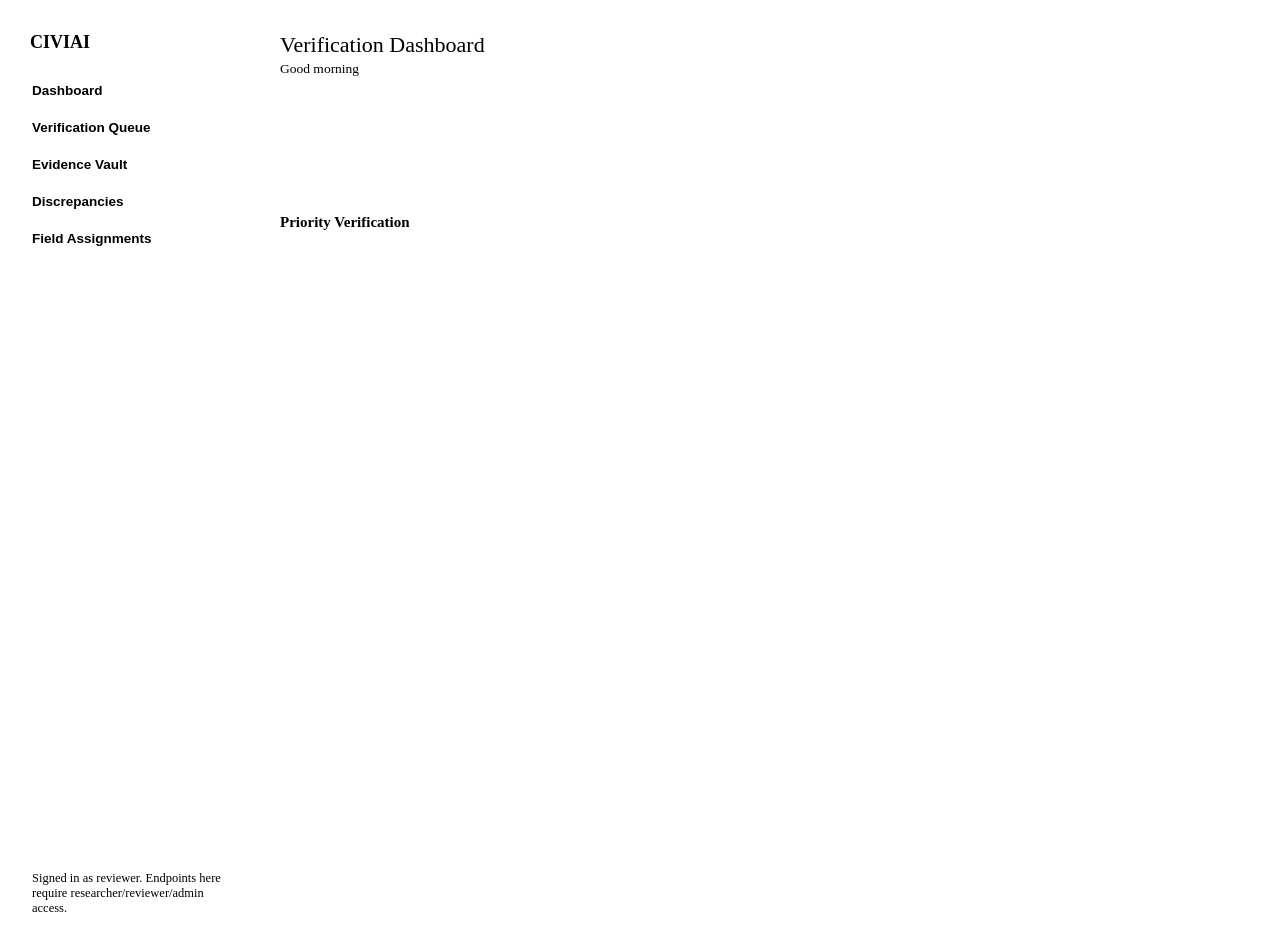
==== index.html @ 8c6523ee "Rename verification-console.html to index.html" ====
<!DOCTYPE html>
<html lang="en">
<head>
<meta charset="UTF-8">
<meta name="viewport" content="width=device-width, initial-scale=1.0">
<title>CiviAI Verification Console</title>
<link rel="stylesheet" href="assets/theme.css">
<style>
  #shell{display:flex;min-height:100vh;}

  #sidebar{
    width:220px;flex-shrink:0;background:var(--surface);border-right:1px solid var(--border);
    padding:18px 12px;display:flex;flex-direction:column;position:sticky;top:0;height:100vh;
  }
  .brand{font-weight:800;font-size:18px;padding:6px 10px 20px;}
  .brand span{color:var(--teal);}
  .side-link{
    display:flex;align-items:center;gap:10px;padding:10px 12px;border-radius:10px;
    color:var(--slate);font-size:13.5px;font-weight:600;cursor:pointer;margin-bottom:2px;background:none;border:none;width:100%;text-align:left;
  }
  .side-link:hover{background:rgba(255,255,255,0.04);}
  .side-link.active{background:var(--teal-dim);color:var(--teal);}
  .side-link .count{margin-left:auto;background:var(--surface-2);color:var(--slate);border-radius:999px;padding:1px 7px;font-size:11px;}
  .sidebar-foot{margin-top:auto;padding:10px 12px;font-size:12.5px;color:var(--slate);}

  #main{flex:1;padding:24px 28px;max-width:1400px;}
  .page-header{display:flex;justify-content:space-between;align-items:flex-start;margin-bottom:20px;}
  .page-title{font-size:22px;}
  .page-sub{color:var(--slate);font-size:13.5px;margin-top:3px;}

  .stat-grid-4{display:grid;grid-template-columns:repeat(4,1fr);gap:14px;margin-bottom:22px;}
  @media (max-width:1000px){.stat-grid-4{grid-template-columns:1fr 1fr;}}

  .priority-grid{display:grid;grid-template-columns:repeat(3,1fr);gap:14px;margin-bottom:26px;}
  @media (max-width:1000px){.priority-grid{grid-template-columns:1fr;}}
  .priority-card .p-title{font-weight:700;font-size:14.5px;margin-bottom:4px;}
  .priority-card .p-meta{font-size:12.5px;color:var(--slate);margin-bottom:10px;}

  .panel{background:var(--surface);border:1px solid var(--border);border-radius:var(--radius);overflow:hidden;margin-bottom:22px;}
  .panel-head{display:flex;justify-content:space-between;align-items:center;padding:14px 16px;border-bottom:1px solid var(--border);}
  .panel-head h3{font-size:15px;}
  .panel-body{padding:0;}

  table{width:100%;border-collapse:collapse;font-size:13px;}
  th{text-align:left;color:var(--slate);font-weight:600;padding:10px 16px;border-bottom:1px solid var(--border);background:var(--surface-2);}
  td{padding:11px 16px;border-bottom:1px solid var(--border);}
  tr:last-child td{border-bottom:none;}
  td.num{text-align:right;}

  .row-link{color:var(--teal);cursor:pointer;font-weight:600;background:none;border:none;font-size:13px;padding:0;}

  .grid-2{display:grid;grid-template-columns:1.3fr 1fr;gap:16px;}
  @media (max-width:1000px){.grid-2{grid-template-columns:1fr;}}

  .radio-row{display:flex;align-items:center;gap:8px;padding:9px 0;font-size:13.5px;cursor:pointer;}
  .radio-row input{width:auto;}

  .view{display:none;}
  .view.active{display:block;}
</style>
</head>
<body>

<div id="shell">
  <div id="sidebar">
    <div class="brand">CIVI<span>AI</span></div>
    <button class="side-link active" data-view="dashboard">Dashboard</button>
    <button class="side-link" data-view="queue">Verification Queue</button>
    <button class="side-link" data-view="evidence">Evidence Vault</button>
    <button class="side-link" data-view="discrepancies">Discrepancies</button>
    <button class="side-link" data-view="assignments">Field Assignments</button>
    <div class="sidebar-foot">Signed in as reviewer. Endpoints here require researcher/reviewer/admin access.</div>
  </div>

  <div id="main">

    <!-- ============ DASHBOARD ============ -->
    <div class="view active" id="view-dashboard">
      <div class="page-header">
        <div><div class="page-title">Verification Dashboard</div><div class="page-sub" id="dash-greeting">Good morning</div></div>
      </div>
      <div class="stat-grid-4" id="dash-stats">
        <div class="skeleton" style="height:80px;"></div><div class="skeleton" style="height:80px;"></div>
        <div class="skeleton" style="height:80px;"></div><div class="skeleton" style="height:80px;"></div>
      </div>
      <div class="panel-head" style="border:none;padding:0 0 12px;"><h3>Priority Verification</h3></div>
      <div class="priority-grid" id="dash-priority"></div>
    </div>

    <!-- ============ QUEUE ============ -->
    <div class="view" id="view-queue">
      <div class="page-header">
        <div><div class="page-title">Verification Queue</div><div class="page-sub">Everything not yet published.</div></div>
      </div>
      <div class="panel">
        <div class="panel-body" style="overflow-x:auto;">
          <table>
            <thead><tr><th>Project</th><th>Claim</th><th>Status</th><th>Confidence</th><th>Submitted</th><th></th></tr></thead>
            <tbody id="queue-rows"><tr><td colspan="6"><div class="skeleton" style="height:20px;"></div></td></tr></tbody>
          </table>
        </div>
      </div>
    </div>

    <!-- ============ WORKSPACE (claim review) ============ -->
    <div class="view" id="view-workspace">
      <div class="page-header">
        <div><div class="page-title">Verification Workspace</div><div class="page-sub">Claim #<span id="ws-claim-id"></span></div></div>
        <button class="btn btn-outline btn-sm" id="ws-back">Back to queue</button>
      </div>
      <div class="grid-2">
        <div>
          <div class="panel">
            <div class="panel-head"><h3>Claim details</h3></div>
            <div class="panel-body" style="padding:16px;" id="ws-claim-body"></div>
          </div>
          <div class="panel">
            <div class="panel-head"><h3>Evidence</h3></div>
            <div class="panel-body" id="ws-evidence-body"><div class="empty-state">Loading evidence...</div></div>
          </div>
        </div>
        <div class="panel">
          <div class="panel-head"><h3>Reviewer decision</h3></div>
          <div class="panel-body" style="padding:16px;">
            <div class="field">
              <label>Status</label>
              <select id="ws-status">
                <option value="reviewed">Reviewed</option>
                <option value="corroborated">Corroborated</option>
                <option value="human_verified">Human verified</option>
                <option value="published">Published</option>
                <option value="rejected">Rejected</option>
              </select>
            </div>
            <div class="field">
              <label>Confidence label</label>
              <select id="ws-confidence">
                <option value="">Not set</option>
                <option value="verified">Verified</option>
                <option value="supported">Supported</option>
                <option value="reported">Reported</option>
                <option value="conflicting">Conflicting</option>
                <option value="unknown">Unknown</option>
              </select>
            </div>
            <div class="field">
              <label>Reviewer note</label>
              <textarea id="ws-note" rows="4" placeholder="Explain the decision..."></textarea>
            </div>
            <button class="btn btn-primary" id="ws-submit" style="width:100%;">Submit verification</button>
          </div>
        </div>
      </div>
    </div>

    <!-- ============ EVIDENCE VAULT ============ -->
    <div class="view" id="view-evidence">
      <div class="page-header">
        <div><div class="page-title">Evidence Vault</div><div class="page-sub">Select a project to view its submitted evidence.</div></div>
      </div>
      <div class="field" style="max-width:340px;">
        <label>Project</label>
        <select id="vault-project-select"><option value="">Loading projects...</option></select>
      </div>
      <div class="panel">
        <div class="panel-body" style="overflow-x:auto;">
          <table>
            <thead><tr><th>Type</th><th>Source</th><th>Status</th><th>Date</th><th></th></tr></thead>
            <tbody id="vault-rows"><tr><td colspan="5"><div class="empty-state">Choose a project above.</div></td></tr></tbody>
          </table>
        </div>
      </div>
    </div>

    <!-- ============ DISCREPANCIES ============ -->
    <div class="view" id="view-discrepancies">
      <div class="page-header">
        <div><div class="page-title">Discrepancies</div><div class="page-sub">Flagged gaps between reported and verified expenditure. Not a finding of wrongdoing \u2014 further verification recommended.</div></div>
      </div>
      <div class="panel">
        <div class="panel-body" style="overflow-x:auto;">
          <table>
            <thead><tr><th>Project</th><th class="num">Reported</th><th class="num">Verified</th><th class="num">Difference</th></tr></thead>
            <tbody id="discrepancy-rows"><tr><td colspan="4"><div class="skeleton" style="height:20px;"></div></td></tr></tbody>
          </table>
        </div>
      </div>
    </div>

    <!-- ============ FIELD ASSIGNMENTS ============ -->
    <div class="view" id="view-assignments">
      <div class="page-header">
        <div><div class="page-title">Field Assignments</div>
          <div class="page-sub">Assign a field worker to a project. There is currently no console-wide listing of every assignment \u2014 field workers see their own list in the CiviAI Field app.</div>
        </div>
      </div>
      <div class="panel" style="max-width:420px;">
        <div class="panel-body" style="padding:16px;">
          <div class="field">
            <label>Project ID</label>
            <input type="number" id="assign-project-id" placeholder="e.g. 12">
          </div>
          <div class="field">
            <label>Field worker user ID</label>
            <input type="number" id="assign-worker-id" placeholder="e.g. 45">
          </div>
          <button class="btn btn-primary" id="assign-submit" style="width:100%;">Create assignment</button>
        </div>
      </div>
    </div>

  </div>
</div>

<script src="assets/api.js"></script>
<script>
  const state = { queue: [], activeClaim: null, projects: [], vaultEvidence: [] };

  document.querySelectorAll(".side-link").forEach(link => {
    link.addEventListener("click", () => switchView(link.getAttribute("data-view")));
  });

  function switchView(view){
    document.querySelectorAll(".side-link").forEach(l => l.classList.toggle("active", l.getAttribute("data-view") === view));
    document.querySelectorAll(".view").forEach(v => v.classList.remove("active"));
    document.getElementById("view-" + view).classList.add("active");
    if (view === "dashboard") loadDashboard();
    if (view === "queue") loadQueue();
    if (view === "evidence") loadEvidenceVaultProjects();
    if (view === "discrepancies") loadDiscrepancies();
  }

  /* ---------------- DASHBOARD ---------------- */
  async function loadDashboard(){
    try{
      const data = await apiFetch("/verification/dashboard");
      document.getElementById("dash-stats").innerHTML = `
        <div class="stat-card"><div class="stat-label">Pending Review</div><div class="stat-value" style="color:var(--warning);">${data.counts.pending_review}</div></div>
        <div class="stat-card"><div class="stat-label">In Verification</div><div class="stat-value" style="color:var(--blue);">${data.counts.in_verification}</div></div>
        <div class="stat-card"><div class="stat-label">Verified</div><div class="stat-value" style="color:var(--teal);">${data.counts.verified}</div></div>
        <div class="stat-card"><div class="stat-label">Flagged / Issues</div><div class="stat-value" style="color:var(--danger);">${data.counts.flagged}</div></div>
      `;
      if (!data.priority.length){
        document.getElementById("dash-priority").innerHTML = `<div class="empty-state">Nothing pending review right now.</div>`;
      } else {
        document.getElementById("dash-priority").innerHTML = data.priority.slice(0, 6).map(item => `
          <div class="card priority-card">
            <div class="p-title">${escapeHtml(item.project_name)}</div>
            <div class="p-meta">${escapeHtml(item.claim_text.slice(0, 70))}${item.claim_text.length > 70 ? "..." : ""}</div>
            <div class="p-meta">Contract value: ${formatNaira(item.contracted_amount)}</div>
            <button class="btn btn-outline btn-sm" data-open-claim="${item.id}" data-project-id="${item.project_id}">Review</button>
          </div>
        `).join("");
        document.querySelectorAll("#dash-priority [data-open-claim]").forEach(btn => {
          btn.addEventListener("click", () => openWorkspace(btn.getAttribute("data-open-claim"), btn.getAttribute("data-project-id")));
        });
      }
    }catch(e){
      document.getElementById("dash-stats").innerHTML = `<div class="error-state">${escapeHtml(e.message)}</div>`;
    }
  }

  /* ---------------- QUEUE ---------------- */
  async function loadQueue(){
    const tbody = document.getElementById("queue-rows");
    try{
      state.queue = await apiFetch("/verification/queue");
      if (!state.queue.length){
        tbody.innerHTML = `<tr><td colspan="6"><div class="empty-state">Queue is empty.</div></td></tr>`;
        return;
      }
      tbody.innerHTML = state.queue.map(v => `
        <tr>
          <td>Project #${v.project_id}</td>
          <td>${escapeHtml(v.claim_text.slice(0, 60))}${v.claim_text.length > 60 ? "..." : ""}</td>
          <td><span class="pill ${statusPillClass(v.status)}">${escapeHtml(capitalize(v.status))}</span></td>
          <td>${v.confidence_label ? escapeHtml(capitalize(v.confidence_label)) : "\u2014"}</td>
          <td>${formatDate(v.updated_at)}</td>
          <td><button class="row-link" data-open-claim="${v.id}" data-project-id="${v.project_id}">Review</button></td>
        </tr>
      `).join("");
      tbody.querySelectorAll("[data-open-claim]").forEach(btn => {
        btn.addEventListener("click", () => openWorkspace(btn.getAttribute("data-open-claim"), btn.getAttribute("data-project-id")));
      });
    }catch(e){
      tbody.innerHTML = `<tr><td colspan="6"><div class="error-state">${escapeHtml(e.message)}</div></td></tr>`;
    }
  }

  function statusPillClass(status){
    if (status === "human_verified" || status === "published") return "pill-teal";
    if (status === "rejected") return "pill-danger";
    return "pill-warning";
  }
  function capitalize(s){ return s.charAt(0).toUpperCase() + s.slice(1).replaceAll("_", " "); }

  /* ---------------- WORKSPACE ---------------- */
  document.getElementById("ws-back").addEventListener("click", () => switchView("queue"));

  async function openWorkspace(claimId, projectId){
    document.querySelectorAll(".side-link").forEach(l => l.classList.remove("active"));
    document.querySelectorAll(".view").forEach(v => v.classList.remove("active"));
    document.getElementById("view-workspace").classList.add("active");
    document.getElementById("ws-claim-id").textContent = claimId;
    document.getElementById("ws-claim-body").innerHTML = `<div class="skeleton" style="height:80px;"></div>`;
    document.getElementById("ws-evidence-body").innerHTML = `<div class="skeleton" style="height:80px;"></div>`;

    try{
      // There's no GET /verification/{id} endpoint, so the claim is looked
      // up via its project's history, which returns full VerificationOut
      // records (unlike the dashboard's trimmed PriorityVerificationItem).
      const history = await apiFetch(`/verification/project/${projectId}/history`);
      const claim = history.find(v => String(v.id) === String(claimId));
      if (!claim) throw new Error("Claim not found for this project.");
      state.activeClaim = claim;

      document.getElementById("ws-claim-body").innerHTML = `
        <div style="font-size:14px;margin-bottom:10px;">"${escapeHtml(claim.claim_text)}"</div>
        <div class="kv-row" style="display:flex;justify-content:space-between;padding:6px 0;font-size:13px;"><span class="slate">Project</span><span>#${claim.project_id}</span></div>
        <div class="kv-row" style="display:flex;justify-content:space-between;padding:6px 0;font-size:13px;"><span class="slate">Status</span><span>${escapeHtml(capitalize(claim.status))}</span></div>
        <div class="kv-row" style="display:flex;justify-content:space-between;padding:6px 0;font-size:13px;"><span class="slate">AI assessment</span><span>${claim.ai_assessment ? escapeHtml(claim.ai_assessment) : "Not yet assessed"}</span></div>
      `;
      document.getElementById("ws-status").value = claim.status === "submitted" ? "reviewed" : claim.status;
      document.getElementById("ws-confidence").value = claim.confidence_label || "";
      document.getElementById("ws-note").value = "";

      const evidence = await apiFetch(`/evidence/project/${claim.project_id}`);
      if (!evidence.length){
        document.getElementById("ws-evidence-body").innerHTML = `<div class="empty-state" style="padding:16px;">No evidence submitted for this project.</div>`;
      } else {
        document.getElementById("ws-evidence-body").innerHTML = evidence.map(e => `
          <div style="padding:12px 16px;border-bottom:1px solid var(--border);${String(e.id) === String(claim.evidence_id) ? "background:var(--teal-dim);" : ""}">
            <div style="font-weight:600;font-size:13.5px;text-transform:capitalize;">${escapeHtml(e.evidence_type)} ${String(e.id) === String(claim.evidence_id) ? "&mdash; cited by this claim" : ""}</div>
            <div class="slate" style="font-size:12px;">${escapeHtml(e.source || "Source not specified")} &middot; ${formatDate(e.created_at)}</div>
          </div>
        `).join("");
      }
    }catch(e){
      document.getElementById("ws-claim-body").innerHTML = `<div class="error-state">${escapeHtml(e.message)}</div>`;
      document.getElementById("ws-evidence-body").innerHTML = "";
    }
  }

  document.getElementById("ws-submit").addEventListener("click", async () => {
    if (!state.activeClaim) return;
    const btn = document.getElementById("ws-submit");
    btn.disabled = true;
    try{
      await apiFetch(`/verification/${state.activeClaim.id}/decision`, {
        method: "PATCH",
        body: JSON.stringify({
          status: document.getElementById("ws-status").value,
          confidence_label: document.getElementById("ws-confidence").value || null,
          reviewer_note: document.getElementById("ws-note").value || null,
        }),
      });
      showToast("Decision recorded.");
      switchView("queue");
    }catch(e){
      showToast(e.message, true);
    }finally{
      btn.disabled = false;
    }
  });

  /* ---------------- EVIDENCE VAULT ---------------- */
  async function loadEvidenceVaultProjects(){
    const select = document.getElementById("vault-project-select");
    try{
      state.projects = await apiFetch("/projects/");
      select.innerHTML = `<option value="">Select a project</option>` +
        state.projects.map(p => `<option value="${p.id}">${escapeHtml(p.name)}</option>`).join("");
    }catch(e){
      select.innerHTML = `<option value="">Could not load projects</option>`;
      showToast(e.message, true);
    }
  }

  document.getElementById("vault-project-select").addEventListener("change", async (e) => {
    const id = e.target.value;
    const tbody = document.getElementById("vault-rows");
    if (!id){ tbody.innerHTML = `<tr><td colspan="5"><div class="empty-state">Choose a project above.</div></td></tr>`; return; }
    tbody.innerHTML = `<tr><td colspan="5"><div class="skeleton" style="height:20px;"></div></td></tr>`;
    try{
      const items = await apiFetch(`/evidence/project/${id}`);
      state.vaultEvidence = items;
      if (!items.length){
        tbody.innerHTML = `<tr><td colspan="5"><div class="empty-state">No evidence for this project yet.</div></td></tr>`;
        return;
      }
      tbody.innerHTML = items.map(ev => `
        <tr>
          <td style="text-transform:capitalize;">${escapeHtml(ev.evidence_type)}</td>
          <td>${escapeHtml(ev.source || "\u2014")}</td>
          <td>
            <select data-status-for="${ev.id}" style="width:auto;padding:5px 8px;font-size:12.5px;">
              <option value="submitted" ${ev.status === "submitted" ? "selected" : ""}>Submitted</option>
              <option value="reviewed" ${ev.status === "reviewed" ? "selected" : ""}>Reviewed</option>
              <option value="corroborated" ${ev.status === "corroborated" ? "selected" : ""}>Corroborated</option>
              <option value="rejected" ${ev.status === "rejected" ? "selected" : ""}>Rejected</option>
            </select>
          </td>
          <td>${formatDate(ev.created_at)}</td>
          <td><button class="row-link" data-save-status="${ev.id}">Save</button></td>
        </tr>
      `).join("");
      tbody.querySelectorAll("[data-save-status]").forEach(btn => {
        btn.addEventListener("click", async () => {
          const evId = btn.getAttribute("data-save-status");
          const status = tbody.querySelector(`[data-status-for="${evId}"]`).value;
          try{
            await apiFetch(`/evidence/${evId}/status`, { method: "PATCH", body: JSON.stringify({ status }) });
            showToast("Evidence status updated.");
          }catch(err){ showToast(err.message, true); }
        });
      });
    }catch(e){
      tbody.innerHTML = `<tr><td colspan="5"><div class="error-state">${escapeHtml(e.message)}</div></td></tr>`;
    }
  });

  /* ---------------- DISCREPANCIES ---------------- */
  async function loadDiscrepancies(){
    const tbody = document.getElementById("discrepancy-rows");
    try{
      const data = await apiFetch("/insights/discrepancies");
      if (!data.items.length){
        tbody.innerHTML = `<tr><td colspan="4"><div class="empty-state">No discrepancies above the review threshold right now.</div></td></tr>`;
        return;
      }
      tbody.innerHTML = data.items.map(d => `
        <tr>
          <td>${escapeHtml(d.project_name)}</td>
          <td class="num">${formatNaira(d.reported_value)}</td>
          <td class="num">${formatNaira(d.verified_value)}</td>
          <td class="num" style="color:var(--danger);">${d.percent_difference}%</td>
        </tr>
      `).join("");
    }catch(e){
      tbody.innerHTML = `<tr><td colspan="4"><div class="error-state">${escapeHtml(e.message)}</div></td></tr>`;
    }
  }

  /* ---------------- FIELD ASSIGNMENTS ---------------- */
  document.getElementById("assign-submit").addEventListener("click", async () => {
    const project_id = parseInt(document.getElementById("assign-project-id").value, 10);
    const field_worker_id = parseInt(document.getElementById("assign-worker-id").value, 10);
    if (!project_id || !field_worker_id){
      showToast("Enter both a project ID and a field worker user ID.", true);
      return;
    }
    try{
      await apiFetch("/field-assignments/", { method: "POST", body: JSON.stringify({ project_id, field_worker_id }) });
      showToast("Assignment created.");
      document.getElementById("assign-project-id").value = "";
      document.getElementById("assign-worker-id").value = "";
    }catch(e){ showToast(e.message, true); }
  });

  /* ---------------- init ---------------- */
  renderAuthGate(loadDashboard);
  if (isLoggedIn()) loadDashboard();
</script>
</body>
</html>
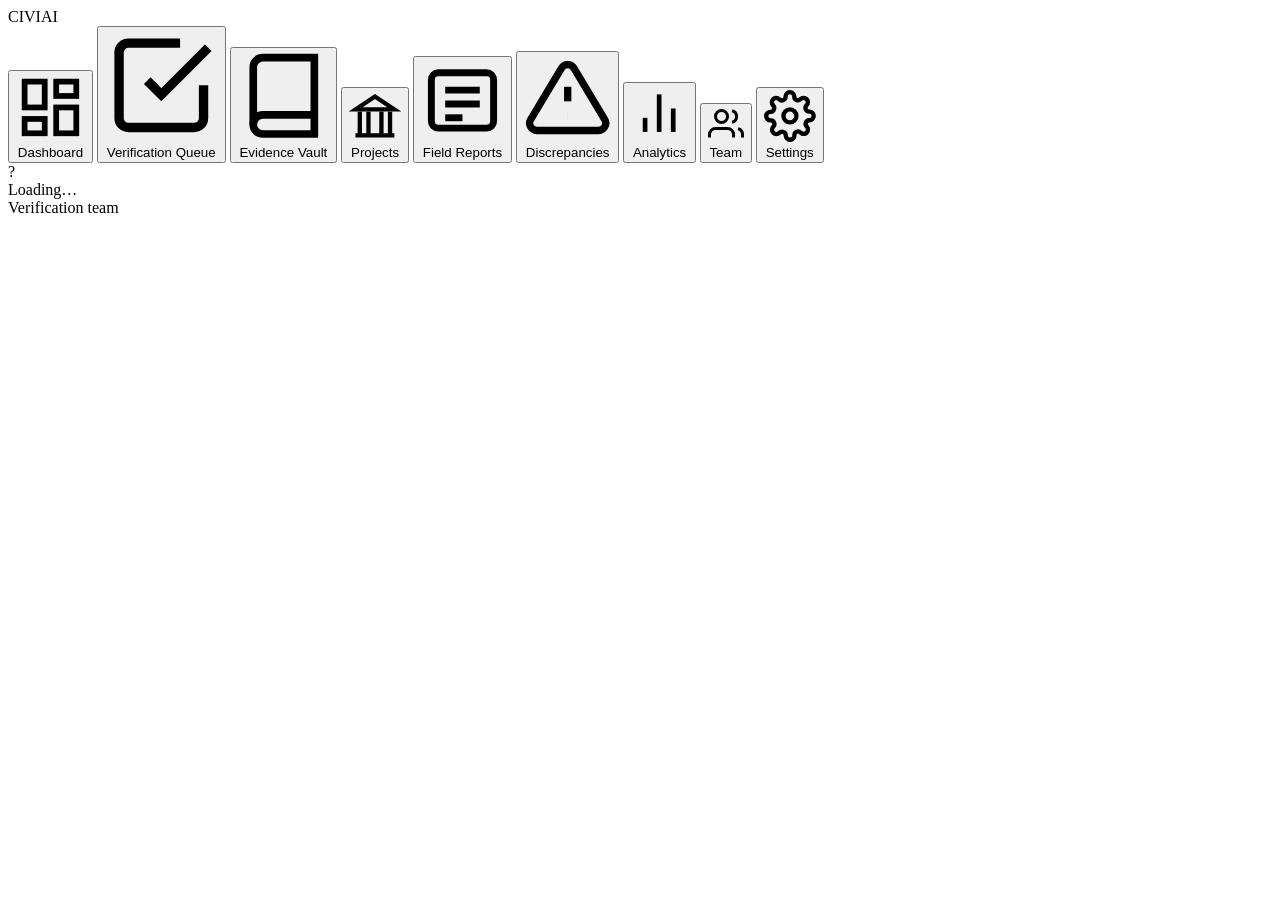
==== commit e0af6cab: "Rename index-65.html to index.html" ====
--- a/index.html
+++ b/index.html
@@ -5,461 +5,568 @@
 <meta name="viewport" content="width=device-width, initial-scale=1.0">
 <title>CiviAI Verification Console</title>
 <link rel="stylesheet" href="assets/theme.css">
-<style>
-  #shell{display:flex;min-height:100vh;}
-
-  #sidebar{
-    width:220px;flex-shrink:0;background:var(--surface);border-right:1px solid var(--border);
-    padding:18px 12px;display:flex;flex-direction:column;position:sticky;top:0;height:100vh;
-  }
-  .brand{font-weight:800;font-size:18px;padding:6px 10px 20px;}
-  .brand span{color:var(--teal);}
-  .side-link{
-    display:flex;align-items:center;gap:10px;padding:10px 12px;border-radius:10px;
-    color:var(--slate);font-size:13.5px;font-weight:600;cursor:pointer;margin-bottom:2px;background:none;border:none;width:100%;text-align:left;
-  }
-  .side-link:hover{background:rgba(255,255,255,0.04);}
-  .side-link.active{background:var(--teal-dim);color:var(--teal);}
-  .side-link .count{margin-left:auto;background:var(--surface-2);color:var(--slate);border-radius:999px;padding:1px 7px;font-size:11px;}
-  .sidebar-foot{margin-top:auto;padding:10px 12px;font-size:12.5px;color:var(--slate);}
-
-  #main{flex:1;padding:24px 28px;max-width:1400px;}
-  .page-header{display:flex;justify-content:space-between;align-items:flex-start;margin-bottom:20px;}
-  .page-title{font-size:22px;}
-  .page-sub{color:var(--slate);font-size:13.5px;margin-top:3px;}
-
-  .stat-grid-4{display:grid;grid-template-columns:repeat(4,1fr);gap:14px;margin-bottom:22px;}
-  @media (max-width:1000px){.stat-grid-4{grid-template-columns:1fr 1fr;}}
-
-  .priority-grid{display:grid;grid-template-columns:repeat(3,1fr);gap:14px;margin-bottom:26px;}
-  @media (max-width:1000px){.priority-grid{grid-template-columns:1fr;}}
-  .priority-card .p-title{font-weight:700;font-size:14.5px;margin-bottom:4px;}
-  .priority-card .p-meta{font-size:12.5px;color:var(--slate);margin-bottom:10px;}
-
-  .panel{background:var(--surface);border:1px solid var(--border);border-radius:var(--radius);overflow:hidden;margin-bottom:22px;}
-  .panel-head{display:flex;justify-content:space-between;align-items:center;padding:14px 16px;border-bottom:1px solid var(--border);}
-  .panel-head h3{font-size:15px;}
-  .panel-body{padding:0;}
-
-  table{width:100%;border-collapse:collapse;font-size:13px;}
-  th{text-align:left;color:var(--slate);font-weight:600;padding:10px 16px;border-bottom:1px solid var(--border);background:var(--surface-2);}
-  td{padding:11px 16px;border-bottom:1px solid var(--border);}
-  tr:last-child td{border-bottom:none;}
-  td.num{text-align:right;}
-
-  .row-link{color:var(--teal);cursor:pointer;font-weight:600;background:none;border:none;font-size:13px;padding:0;}
-
-  .grid-2{display:grid;grid-template-columns:1.3fr 1fr;gap:16px;}
-  @media (max-width:1000px){.grid-2{grid-template-columns:1fr;}}
-
-  .radio-row{display:flex;align-items:center;gap:8px;padding:9px 0;font-size:13.5px;cursor:pointer;}
-  .radio-row input{width:auto;}
-
-  .view{display:none;}
-  .view.active{display:block;}
-</style>
 </head>
 <body>
 
-<div id="shell">
-  <div id="sidebar">
-    <div class="brand">CIVI<span>AI</span></div>
-    <button class="side-link active" data-view="dashboard">Dashboard</button>
-    <button class="side-link" data-view="queue">Verification Queue</button>
-    <button class="side-link" data-view="evidence">Evidence Vault</button>
-    <button class="side-link" data-view="discrepancies">Discrepancies</button>
-    <button class="side-link" data-view="assignments">Field Assignments</button>
-    <div class="sidebar-foot">Signed in as reviewer. Endpoints here require researcher/reviewer/admin access.</div>
+<div id="vc-shell">
+  <div id="vc-sidebar">
+    <div class="vc-brand">CIVI<span>AI</span></div>
+    <button class="vc-nav-item active" data-nav="dashboard">
+      <svg viewBox="0 0 24 24" fill="none" stroke="currentColor" stroke-width="2"><rect x="3" y="3" width="7" height="9"/><rect x="14" y="3" width="7" height="5"/><rect x="14" y="12" width="7" height="9"/><rect x="3" y="16" width="7" height="5"/></svg>
+      Dashboard
+    </button>
+    <button class="vc-nav-item" data-nav="queue">
+      <svg viewBox="0 0 24 24" fill="none" stroke="currentColor" stroke-width="2"><path d="M9 11l3 3L22 4"/><path d="M21 12v7a2 2 0 0 1-2 2H5a2 2 0 0 1-2-2V5a2 2 0 0 1 2-2h11"/></svg>
+      Verification Queue
+    </button>
+    <button class="vc-nav-item" data-nav="evidence">
+      <svg viewBox="0 0 24 24" fill="none" stroke="currentColor" stroke-width="2"><path d="M4 19.5A2.5 2.5 0 0 1 6.5 17H20"/><path d="M6.5 2H20v20H6.5A2.5 2.5 0 0 1 4 19.5v-15A2.5 2.5 0 0 1 6.5 2z"/></svg>
+      Evidence Vault
+    </button>
+    <button class="vc-nav-item" data-nav="projects">
+      <svg viewBox="0 0 24 24" fill="none" stroke="currentColor" stroke-width="2"><line x1="3" y1="21" x2="21" y2="21"/><line x1="5" y1="21" x2="5" y2="10"/><line x1="9" y1="21" x2="9" y2="10"/><line x1="15" y1="21" x2="15" y2="10"/><line x1="19" y1="21" x2="19" y2="10"/><polygon points="12,3 21,9 3,9"/></svg>
+      Projects
+    </button>
+    <button class="vc-nav-item" data-nav="fieldreports">
+      <svg viewBox="0 0 24 24" fill="none" stroke="currentColor" stroke-width="2"><rect x="3" y="4" width="18" height="16" rx="2"/><line x1="7" y1="9" x2="17" y2="9"/><line x1="7" y1="13" x2="17" y2="13"/><line x1="7" y1="17" x2="12" y2="17"/></svg>
+      Field Reports
+    </button>
+    <button class="vc-nav-item" data-nav="discrepancies">
+      <svg viewBox="0 0 24 24" fill="none" stroke="currentColor" stroke-width="2"><path d="M10.29 3.86 1.82 18a2 2 0 0 0 1.71 3h16.94a2 2 0 0 0 1.71-3L13.71 3.86a2 2 0 0 0-3.42 0z"/><line x1="12" y1="9" x2="12" y2="13"/><line x1="12" y1="17" x2="12.01" y2="17"/></svg>
+      Discrepancies
+    </button>
+    <button class="vc-nav-item" data-nav="analytics">
+      <svg viewBox="0 0 24 24" fill="none" stroke="currentColor" stroke-width="2"><line x1="18" y1="20" x2="18" y2="10"/><line x1="12" y1="20" x2="12" y2="4"/><line x1="6" y1="20" x2="6" y2="14"/></svg>
+      Analytics
+    </button>
+    <button class="vc-nav-item" data-nav="team">
+      <svg viewBox="0 0 24 24" fill="none" stroke="currentColor" stroke-width="2"><path d="M17 21v-2a4 4 0 0 0-4-4H5a4 4 0 0 0-4 4v2"/><circle cx="9" cy="7" r="4"/><path d="M23 21v-2a4 4 0 0 0-3-3.87"/><path d="M16 3.13a4 4 0 0 1 0 7.75"/></svg>
+      Team
+    </button>
+    <button class="vc-nav-item" data-nav="settings">
+      <svg viewBox="0 0 24 24" fill="none" stroke="currentColor" stroke-width="2"><circle cx="12" cy="12" r="3"/><path d="M19.4 15a1.65 1.65 0 0 0 .33 1.82l.06.06a2 2 0 1 1-2.83 2.83l-.06-.06a1.65 1.65 0 0 0-1.82-.33 1.65 1.65 0 0 0-1 1.51V21a2 2 0 0 1-4 0v-.09A1.65 1.65 0 0 0 9 19.4a1.65 1.65 0 0 0-1.82.33l-.06.06a2 2 0 1 1-2.83-2.83l.06-.06a1.65 1.65 0 0 0 .33-1.82 1.65 1.65 0 0 0-1.51-1H3a2 2 0 0 1 0-4h.09A1.65 1.65 0 0 0 4.6 9a1.65 1.65 0 0 0-.33-1.82l-.06-.06a2 2 0 1 1 2.83-2.83l.06.06a1.65 1.65 0 0 0 1.82.33H9a1.65 1.65 0 0 0 1-1.51V3a2 2 0 0 1 4 0v.09a1.65 1.65 0 0 0 1 1.51 1.65 1.65 0 0 0 1.82-.33l.06-.06a2 2 0 1 1 2.83 2.83l-.06.06a1.65 1.65 0 0 0-.33 1.82V9a1.65 1.65 0 0 0 1.51 1H21a2 2 0 0 1 0 4h-.09a1.65 1.65 0 0 0-1.51 1z"/></svg>
+      Settings
+    </button>
+    <div class="vc-sidebar-foot">
+      <div class="vc-avatar" id="vc-user-initial">?</div>
+      <div>
+        <div class="vc-foot-name" id="vc-user-name">Loading…</div>
+        <div class="vc-foot-role">Verification team</div>
+      </div>
+    </div>
   </div>
 
-  <div id="main">
-
-    <!-- ============ DASHBOARD ============ -->
-    <div class="view active" id="view-dashboard">
-      <div class="page-header">
-        <div><div class="page-title">Verification Dashboard</div><div class="page-sub" id="dash-greeting">Good morning</div></div>
-      </div>
-      <div class="stat-grid-4" id="dash-stats">
-        <div class="skeleton" style="height:80px;"></div><div class="skeleton" style="height:80px;"></div>
-        <div class="skeleton" style="height:80px;"></div><div class="skeleton" style="height:80px;"></div>
-      </div>
-      <div class="panel-head" style="border:none;padding:0 0 12px;"><h3>Priority Verification</h3></div>
-      <div class="priority-grid" id="dash-priority"></div>
-    </div>
-
-    <!-- ============ QUEUE ============ -->
-    <div class="view" id="view-queue">
-      <div class="page-header">
-        <div><div class="page-title">Verification Queue</div><div class="page-sub">Everything not yet published.</div></div>
-      </div>
-      <div class="panel">
-        <div class="panel-body" style="overflow-x:auto;">
-          <table>
-            <thead><tr><th>Project</th><th>Claim</th><th>Status</th><th>Confidence</th><th>Submitted</th><th></th></tr></thead>
-            <tbody id="queue-rows"><tr><td colspan="6"><div class="skeleton" style="height:20px;"></div></td></tr></tbody>
-          </table>
-        </div>
-      </div>
-    </div>
-
-    <!-- ============ WORKSPACE (claim review) ============ -->
-    <div class="view" id="view-workspace">
-      <div class="page-header">
-        <div><div class="page-title">Verification Workspace</div><div class="page-sub">Claim #<span id="ws-claim-id"></span></div></div>
-        <button class="btn btn-outline btn-sm" id="ws-back">Back to queue</button>
-      </div>
-      <div class="grid-2">
-        <div>
-          <div class="panel">
-            <div class="panel-head"><h3>Claim details</h3></div>
-            <div class="panel-body" style="padding:16px;" id="ws-claim-body"></div>
-          </div>
-          <div class="panel">
-            <div class="panel-head"><h3>Evidence</h3></div>
-            <div class="panel-body" id="ws-evidence-body"><div class="empty-state">Loading evidence...</div></div>
-          </div>
-        </div>
-        <div class="panel">
-          <div class="panel-head"><h3>Reviewer decision</h3></div>
-          <div class="panel-body" style="padding:16px;">
-            <div class="field">
-              <label>Status</label>
-              <select id="ws-status">
-                <option value="reviewed">Reviewed</option>
-                <option value="corroborated">Corroborated</option>
-                <option value="human_verified">Human verified</option>
-                <option value="published">Published</option>
-                <option value="rejected">Rejected</option>
-              </select>
-            </div>
-            <div class="field">
-              <label>Confidence label</label>
-              <select id="ws-confidence">
-                <option value="">Not set</option>
-                <option value="verified">Verified</option>
-                <option value="supported">Supported</option>
-                <option value="reported">Reported</option>
-                <option value="conflicting">Conflicting</option>
-                <option value="unknown">Unknown</option>
-              </select>
-            </div>
-            <div class="field">
-              <label>Reviewer note</label>
-              <textarea id="ws-note" rows="4" placeholder="Explain the decision..."></textarea>
-            </div>
-            <button class="btn btn-primary" id="ws-submit" style="width:100%;">Submit verification</button>
-          </div>
-        </div>
-      </div>
-    </div>
-
-    <!-- ============ EVIDENCE VAULT ============ -->
-    <div class="view" id="view-evidence">
-      <div class="page-header">
-        <div><div class="page-title">Evidence Vault</div><div class="page-sub">Select a project to view its submitted evidence.</div></div>
-      </div>
-      <div class="field" style="max-width:340px;">
-        <label>Project</label>
-        <select id="vault-project-select"><option value="">Loading projects...</option></select>
-      </div>
-      <div class="panel">
-        <div class="panel-body" style="overflow-x:auto;">
-          <table>
-            <thead><tr><th>Type</th><th>Source</th><th>Status</th><th>Date</th><th></th></tr></thead>
-            <tbody id="vault-rows"><tr><td colspan="5"><div class="empty-state">Choose a project above.</div></td></tr></tbody>
-          </table>
-        </div>
-      </div>
-    </div>
-
-    <!-- ============ DISCREPANCIES ============ -->
-    <div class="view" id="view-discrepancies">
-      <div class="page-header">
-        <div><div class="page-title">Discrepancies</div><div class="page-sub">Flagged gaps between reported and verified expenditure. Not a finding of wrongdoing \u2014 further verification recommended.</div></div>
-      </div>
-      <div class="panel">
-        <div class="panel-body" style="overflow-x:auto;">
-          <table>
-            <thead><tr><th>Project</th><th class="num">Reported</th><th class="num">Verified</th><th class="num">Difference</th></tr></thead>
-            <tbody id="discrepancy-rows"><tr><td colspan="4"><div class="skeleton" style="height:20px;"></div></td></tr></tbody>
-          </table>
-        </div>
-      </div>
-    </div>
-
-    <!-- ============ FIELD ASSIGNMENTS ============ -->
-    <div class="view" id="view-assignments">
-      <div class="page-header">
-        <div><div class="page-title">Field Assignments</div>
-          <div class="page-sub">Assign a field worker to a project. There is currently no console-wide listing of every assignment \u2014 field workers see their own list in the CiviAI Field app.</div>
-        </div>
-      </div>
-      <div class="panel" style="max-width:420px;">
-        <div class="panel-body" style="padding:16px;">
-          <div class="field">
-            <label>Project ID</label>
-            <input type="number" id="assign-project-id" placeholder="e.g. 12">
-          </div>
-          <div class="field">
-            <label>Field worker user ID</label>
-            <input type="number" id="assign-worker-id" placeholder="e.g. 45">
-          </div>
-          <button class="btn btn-primary" id="assign-submit" style="width:100%;">Create assignment</button>
-        </div>
-      </div>
-    </div>
-
-  </div>
+  <div id="vc-main"></div>
 </div>
 
 <script src="assets/api.js"></script>
 <script>
-  const state = { queue: [], activeClaim: null, projects: [], vaultEvidence: [] };
-
-  document.querySelectorAll(".side-link").forEach(link => {
-    link.addEventListener("click", () => switchView(link.getAttribute("data-view")));
+  const state = {
+    view: "dashboard",
+    dashboard: null,
+    queue: [],
+    discrepancies: [],
+    discrepanciesExpanded: false,
+    workspaceIndex: -1,
+    workspaceClaim: null,
+    workspaceProjectId: null,
+    vaultProjects: null,
+  };
+
+  function ptCap(s){ return s ? s.charAt(0).toUpperCase() + s.slice(1).replaceAll("_"," ") : ""; }
+  function statusClass(status){
+    if(status === "human_verified" || status === "published" || status === "verified") return "vc-status-verified";
+    if(status === "rejected" || status === "conflicting") return "vc-status-danger";
+    if(status === "submitted") return "vc-status-pending";
+    return "vc-status-progress";
+  }
+
+  document.querySelectorAll("[data-nav]").forEach(btn => {
+    btn.addEventListener("click", () => setActiveNav(btn.dataset.nav));
   });
 
-  function switchView(view){
-    document.querySelectorAll(".side-link").forEach(l => l.classList.toggle("active", l.getAttribute("data-view") === view));
-    document.querySelectorAll(".view").forEach(v => v.classList.remove("active"));
-    document.getElementById("view-" + view).classList.add("active");
-    if (view === "dashboard") loadDashboard();
-    if (view === "queue") loadQueue();
-    if (view === "evidence") loadEvidenceVaultProjects();
-    if (view === "discrepancies") loadDiscrepancies();
-  }
-
-  /* ---------------- DASHBOARD ---------------- */
+  function setActiveNav(key){
+    document.querySelectorAll("[data-nav]").forEach(b => b.classList.toggle("active", b.dataset.nav === key));
+    if(["dashboard","queue","evidence","discrepancies"].includes(key)){
+      if(state.view !== "dashboard"){ renderDashboardShell(); loadAll(); }
+      setTimeout(() => {
+        const anchor = {dashboard:"vc-top", queue:"section-queue", evidence:"section-evidence", discrepancies:"section-discrepancy"}[key];
+        const el = document.getElementById(anchor);
+        if(el) el.scrollIntoView({behavior:"smooth", block:"start"});
+      }, state.view !== "dashboard" ? 80 : 0);
+      state.view = "dashboard";
+    } else if(key === "projects"){
+      state.view = "projects";
+      renderProjectsView();
+    } else {
+      state.view = "placeholder";
+      renderPlaceholder(key);
+    }
+  }
+
+  function renderPlaceholder(key){
+    const labels = {fieldreports:"Field Reports", analytics:"Analytics", team:"Team", settings:"Settings"};
+    document.getElementById("vc-main").innerHTML = `
+      <div class="vc-page-header"><div><div class="vc-page-title">${labels[key]}</div></div></div>
+      <div class="vc-panel"><div class="vc-panel-body" style="max-height:none;"><div class="empty-state">This isn't wired up on the backend yet.</div></div></div>
+    `;
+  }
+
+  async function renderProjectsView(){
+    const main = document.getElementById("vc-main");
+    main.innerHTML = `
+      <div class="vc-page-header"><div><div class="vc-page-title">Projects</div><div class="vc-page-sub">Every project tracked for your country.</div></div></div>
+      <div class="vc-panel"><div class="vc-panel-body" style="max-height:none;"><div class="empty-state">Loading…</div></div></div>
+    `;
+    try{
+      const projects = await apiFetch("/projects/");
+      const body = main.querySelector(".vc-panel-body");
+      if(!projects.length){ body.innerHTML = '<div class="empty-state">No projects yet.</div>'; return; }
+      body.innerHTML = `
+        <table class="vc-table">
+          <thead><tr><th>Project</th><th>Location</th><th>Status</th><th>Progress</th></tr></thead>
+          <tbody>${projects.map(p => `
+            <tr>
+              <td>${escapeHtml(p.name)}</td>
+              <td>${escapeHtml(p.location || "\u2014")}</td>
+              <td><span class="vc-status ${statusClass(p.status)}">${ptCap(p.status)}</span></td>
+              <td>${p.percent_complete}%</td>
+            </tr>
+          `).join("")}</tbody>
+        </table>
+      `;
+    }catch(e){
+      main.querySelector(".vc-panel-body").innerHTML = `<div class="error-state">${e.message}</div>`;
+    }
+  }
+
+  function renderDashboardShell(){
+    document.getElementById("vc-main").innerHTML = `
+      <div id="vc-top"></div>
+      <div class="vc-page-header">
+        <div>
+          <div class="vc-page-title">Verification Dashboard</div>
+          <div class="vc-page-sub" id="vc-greeting">Loading…</div>
+        </div>
+      </div>
+
+      <div class="vc-stat-grid" id="vc-stats">
+        <div class="vc-stat-card"><div class="skeleton" style="height:60px;"></div></div>
+        <div class="vc-stat-card"><div class="skeleton" style="height:60px;"></div></div>
+        <div class="vc-stat-card"><div class="skeleton" style="height:60px;"></div></div>
+        <div class="vc-stat-card"><div class="skeleton" style="height:60px;"></div></div>
+      </div>
+
+      <div class="vc-section-label"><h3>Priority Verification</h3></div>
+      <div class="vc-priority-row" id="vc-priority"><div class="empty-state">Loading…</div></div>
+
+      <div class="vc-panel" id="section-queue" style="margin-bottom:16px;">
+        <div class="vc-panel-head">
+          <h3>Verification Queue</h3>
+          <div class="vc-searchbar"><input type="text" id="vc-queue-search" placeholder="Search by project or claim…"></div>
+        </div>
+        <div class="vc-panel-body" id="vc-queue-body"><div class="empty-state">Loading…</div></div>
+      </div>
+
+      <div class="vc-panel" id="section-workspace" style="margin-bottom:16px;">
+        <div class="vc-panel-head">
+          <h3>Verification Workspace</h3>
+          <div class="vc-ws-nav">
+            <span class="slate" id="vc-ws-counter" style="font-size:12.5px;"></span>
+            <button id="vc-ws-prev">‹</button>
+            <button id="vc-ws-next">›</button>
+          </div>
+        </div>
+        <div id="vc-workspace-body"><div class="empty-state">No claim selected. Pick "Review" from the queue above.</div></div>
+      </div>
+
+      <div class="vc-grid-2">
+        <div class="vc-panel" id="section-evidence">
+          <div class="vc-panel-head">
+            <h3>Evidence Vault</h3>
+            <select id="vc-vault-project" style="width:auto;min-width:160px;"><option value="">Select a project</option></select>
+          </div>
+          <div class="vc-panel-body" id="vc-vault-body"><div class="empty-state">Choose a project above.</div></div>
+        </div>
+        <div class="vc-panel" id="section-history">
+          <div class="vc-panel-head"><h3>Verification History</h3></div>
+          <div class="vc-panel-body" id="vc-history-body" style="padding:16px;"><div class="empty-state">Open a claim in the workspace to see its history.</div></div>
+        </div>
+      </div>
+
+      <div class="vc-grid-3">
+        <div class="vc-panel">
+          <div class="vc-panel-head"><h3>Verification Process Flow</h3></div>
+          <div class="vc-flow-strip">
+            <div class="vc-flow-step"><div class="vc-flow-circle">1</div><div class="t">Submit</div><div class="m">Field worker submits evidence</div></div>
+            <div class="vc-flow-step"><div class="vc-flow-circle">2</div><div class="t">Review</div><div class="m">Evidence is checked</div></div>
+            <div class="vc-flow-step"><div class="vc-flow-circle">3</div><div class="t">Corroborate</div><div class="m">Cross-checked with sources</div></div>
+            <div class="vc-flow-step"><div class="vc-flow-circle">4</div><div class="t">Verify</div><div class="m">Human reviewer decides</div></div>
+            <div class="vc-flow-step"><div class="vc-flow-circle">5</div><div class="t">Publish</div><div class="m">Verified data published</div></div>
+          </div>
+        </div>
+        <div class="vc-panel">
+          <div class="vc-panel-head"><h3>Data Confidence Levels</h3></div>
+          <div style="padding:6px 0 12px;">
+            <div class="vc-confidence-row"><span class="vc-confidence-dot" style="background:var(--teal);"></span><div><div class="t">Verified</div><div class="m">Strong evidence and human verified</div></div></div>
+            <div class="vc-confidence-row"><span class="vc-confidence-dot" style="background:var(--blue);"></span><div><div class="t">Supported</div><div class="m">Multiple credible sources</div></div></div>
+            <div class="vc-confidence-row"><span class="vc-confidence-dot" style="background:var(--slate);"></span><div><div class="t">Reported</div><div class="m">Source reports it, not yet verified</div></div></div>
+            <div class="vc-confidence-row"><span class="vc-confidence-dot" style="background:var(--warning);"></span><div><div class="t">Conflicting</div><div class="m">Sources disagree</div></div></div>
+            <div class="vc-confidence-row"><span class="vc-confidence-dot" style="background:var(--danger);"></span><div><div class="t">Unknown</div><div class="m">Insufficient evidence</div></div></div>
+          </div>
+        </div>
+        <div class="vc-panel vc-discrepancy-panel" id="section-discrepancy">
+          <div class="vc-panel-head"><h3>Discrepancy Detection</h3></div>
+          <div id="vc-discrepancy-body" style="padding:14px 16px;"><div class="empty-state">Loading…</div></div>
+        </div>
+      </div>
+    `;
+
+    document.getElementById("vc-queue-search").addEventListener("input", (e) => renderQueueTable(e.target.value.trim().toLowerCase()));
+    document.getElementById("vc-ws-prev").addEventListener("click", () => moveWorkspace(-1));
+    document.getElementById("vc-ws-next").addEventListener("click", () => moveWorkspace(1));
+    document.getElementById("vc-vault-project").addEventListener("change", (e) => loadVault(e.target.value));
+  }
+
+  async function loadAll(){
+    await Promise.all([loadDashboard(), loadQueue(), loadDiscrepancies(), loadVaultProjectOptions()]);
+    if(state.queue.length) openWorkspaceByIndex(0);
+  }
+
   async function loadDashboard(){
     try{
       const data = await apiFetch("/verification/dashboard");
-      document.getElementById("dash-stats").innerHTML = `
-        <div class="stat-card"><div class="stat-label">Pending Review</div><div class="stat-value" style="color:var(--warning);">${data.counts.pending_review}</div></div>
-        <div class="stat-card"><div class="stat-label">In Verification</div><div class="stat-value" style="color:var(--blue);">${data.counts.in_verification}</div></div>
-        <div class="stat-card"><div class="stat-label">Verified</div><div class="stat-value" style="color:var(--teal);">${data.counts.verified}</div></div>
-        <div class="stat-card"><div class="stat-label">Flagged / Issues</div><div class="stat-value" style="color:var(--danger);">${data.counts.flagged}</div></div>
+      state.dashboard = data;
+      document.getElementById("vc-greeting").textContent = "Good day, Research Team";
+      document.getElementById("vc-stats").innerHTML = `
+        <div class="vc-stat-card">
+          <div class="vc-stat-top"><span class="vc-stat-label">Pending Review</span>
+            <span class="vc-stat-icon" style="background:var(--warning-dim);color:var(--warning);"><svg viewBox="0 0 24 24" fill="none" stroke="currentColor" stroke-width="2"><circle cx="12" cy="12" r="10"/><polyline points="12,6 12,12 16,14"/></svg></span>
+          </div>
+          <div class="vc-stat-value">${data.counts.pending_review}</div>
+        </div>
+        <div class="vc-stat-card">
+          <div class="vc-stat-top"><span class="vc-stat-label">In Verification</span>
+            <span class="vc-stat-icon" style="background:rgba(96,165,250,0.14);color:var(--blue);"><svg viewBox="0 0 24 24" fill="none" stroke="currentColor" stroke-width="2"><path d="M21 12a9 9 0 1 1-3-6.7"/><polyline points="21,3 21,9 15,9"/></svg></span>
+          </div>
+          <div class="vc-stat-value">${data.counts.in_verification}</div>
+        </div>
+        <div class="vc-stat-card">
+          <div class="vc-stat-top"><span class="vc-stat-label">Verified</span>
+            <span class="vc-stat-icon" style="background:var(--teal-dim);color:var(--teal);"><svg viewBox="0 0 24 24" fill="none" stroke="currentColor" stroke-width="2"><path d="M22 11.08V12a10 10 0 1 1-5.93-9.14"/><polyline points="22,4 12,14.01 9,11.01"/></svg></span>
+          </div>
+          <div class="vc-stat-value">${data.counts.verified}</div>
+        </div>
+        <div class="vc-stat-card">
+          <div class="vc-stat-top"><span class="vc-stat-label">Flagged / Issues</span>
+            <span class="vc-stat-icon" style="background:var(--danger-dim);color:var(--danger);"><svg viewBox="0 0 24 24" fill="none" stroke="currentColor" stroke-width="2"><path d="M4 15s1-1 4-1 5 2 8 2 4-1 4-1V3s-1 1-4 1-5-2-8-2-4 1-4 1z"/><line x1="4" y1="22" x2="4" y2="15"/></svg></span>
+          </div>
+          <div class="vc-stat-value">${data.counts.flagged}</div>
+        </div>
       `;
-      if (!data.priority.length){
-        document.getElementById("dash-priority").innerHTML = `<div class="empty-state">Nothing pending review right now.</div>`;
+
+      const box = document.getElementById("vc-priority");
+      if(!data.priority.length){
+        box.innerHTML = '<div class="empty-state">Nothing pending review right now.</div>';
       } else {
-        document.getElementById("dash-priority").innerHTML = data.priority.slice(0, 6).map(item => `
-          <div class="card priority-card">
-            <div class="p-title">${escapeHtml(item.project_name)}</div>
-            <div class="p-meta">${escapeHtml(item.claim_text.slice(0, 70))}${item.claim_text.length > 70 ? "..." : ""}</div>
-            <div class="p-meta">Contract value: ${formatNaira(item.contracted_amount)}</div>
-            <button class="btn btn-outline btn-sm" data-open-claim="${item.id}" data-project-id="${item.project_id}">Review</button>
-          </div>
-        `).join("");
-        document.querySelectorAll("#dash-priority [data-open-claim]").forEach(btn => {
-          btn.addEventListener("click", () => openWorkspace(btn.getAttribute("data-open-claim"), btn.getAttribute("data-project-id")));
+        box.innerHTML = data.priority.slice(0, 6).map((item, i) => {
+          const tagClass = i === 0 ? "vc-tag-new" : (item.status === "submitted" ? "vc-tag-attention" : "vc-tag-discrepancy");
+          const tagLabel = i === 0 ? "New Submission" : (item.status === "submitted" ? "Needs Attention" : "In Review");
+          return `
+            <div class="vc-priority-card">
+              <span class="vc-tag ${tagClass}">${tagLabel}</span>
+              <div class="vc-priority-title">${escapeHtml(item.project_name)}</div>
+              <div class="vc-priority-meta">${escapeHtml(item.claim_text.slice(0, 60))}${item.claim_text.length > 60 ? "…" : ""}</div>
+              <div class="vc-priority-meta">Contract value: <b style="color:var(--white);">${formatNaira(item.contracted_amount)}</b></div>
+              <div class="vc-priority-img">No image on file</div>
+              <div class="vc-priority-foot">
+                <span class="slate" style="font-size:11px;">${formatDate(item.created_at)}</span>
+                <button class="btn btn-primary btn-sm" data-open-claim="${item.id}" data-project="${item.project_id}">Review</button>
+              </div>
+            </div>
+          `;
+        }).join("");
+        box.querySelectorAll("[data-open-claim]").forEach(btn => {
+          btn.addEventListener("click", () => openWorkspaceForClaim(btn.dataset.openClaim, btn.dataset.project));
         });
       }
     }catch(e){
-      document.getElementById("dash-stats").innerHTML = `<div class="error-state">${escapeHtml(e.message)}</div>`;
-    }
-  }
-
-  /* ---------------- QUEUE ---------------- */
+      document.getElementById("vc-stats").innerHTML = `<div class="error-state">${e.message}</div>`;
+    }
+  }
+
   async function loadQueue(){
-    const tbody = document.getElementById("queue-rows");
     try{
       state.queue = await apiFetch("/verification/queue");
-      if (!state.queue.length){
-        tbody.innerHTML = `<tr><td colspan="6"><div class="empty-state">Queue is empty.</div></td></tr>`;
-        return;
-      }
-      tbody.innerHTML = state.queue.map(v => `
-        <tr>
-          <td>Project #${v.project_id}</td>
-          <td>${escapeHtml(v.claim_text.slice(0, 60))}${v.claim_text.length > 60 ? "..." : ""}</td>
-          <td><span class="pill ${statusPillClass(v.status)}">${escapeHtml(capitalize(v.status))}</span></td>
-          <td>${v.confidence_label ? escapeHtml(capitalize(v.confidence_label)) : "\u2014"}</td>
-          <td>${formatDate(v.updated_at)}</td>
-          <td><button class="row-link" data-open-claim="${v.id}" data-project-id="${v.project_id}">Review</button></td>
-        </tr>
-      `).join("");
-      tbody.querySelectorAll("[data-open-claim]").forEach(btn => {
-        btn.addEventListener("click", () => openWorkspace(btn.getAttribute("data-open-claim"), btn.getAttribute("data-project-id")));
-      });
-    }catch(e){
-      tbody.innerHTML = `<tr><td colspan="6"><div class="error-state">${escapeHtml(e.message)}</div></td></tr>`;
-    }
-  }
-
-  function statusPillClass(status){
-    if (status === "human_verified" || status === "published") return "pill-teal";
-    if (status === "rejected") return "pill-danger";
-    return "pill-warning";
-  }
-  function capitalize(s){ return s.charAt(0).toUpperCase() + s.slice(1).replaceAll("_", " "); }
-
-  /* ---------------- WORKSPACE ---------------- */
-  document.getElementById("ws-back").addEventListener("click", () => switchView("queue"));
-
-  async function openWorkspace(claimId, projectId){
-    document.querySelectorAll(".side-link").forEach(l => l.classList.remove("active"));
-    document.querySelectorAll(".view").forEach(v => v.classList.remove("active"));
-    document.getElementById("view-workspace").classList.add("active");
-    document.getElementById("ws-claim-id").textContent = claimId;
-    document.getElementById("ws-claim-body").innerHTML = `<div class="skeleton" style="height:80px;"></div>`;
-    document.getElementById("ws-evidence-body").innerHTML = `<div class="skeleton" style="height:80px;"></div>`;
-
-    try{
-      // There's no GET /verification/{id} endpoint, so the claim is looked
-      // up via its project's history, which returns full VerificationOut
-      // records (unlike the dashboard's trimmed PriorityVerificationItem).
+      renderQueueTable("");
+    }catch(e){
+      document.getElementById("vc-queue-body").innerHTML = `<div class="error-state">${e.message}</div>`;
+    }
+  }
+
+  function renderQueueTable(filterText){
+    const box = document.getElementById("vc-queue-body");
+    const items = filterText
+      ? state.queue.filter(v => v.claim_text.toLowerCase().includes(filterText) || String(v.project_id).includes(filterText))
+      : state.queue;
+    if(!items.length){ box.innerHTML = '<div class="empty-state">Queue is empty.</div>'; return; }
+    box.innerHTML = `
+      <table class="vc-table">
+        <thead><tr><th>Project / Claim</th><th>Status</th><th>Confidence</th><th>Updated</th><th></th></tr></thead>
+        <tbody>${items.map(v => `
+          <tr>
+            <td><div class="vc-cell-title"><span class="t">Project #${v.project_id}</span><span class="m">${escapeHtml(v.claim_text.slice(0, 50))}${v.claim_text.length > 50 ? "…" : ""}</span></div></td>
+            <td><span class="vc-status ${statusClass(v.status)}">${ptCap(v.status)}</span></td>
+            <td>${v.confidence_label ? ptCap(v.confidence_label) : "\u2014"}</td>
+            <td>${formatDate(v.updated_at)}</td>
+            <td><button class="vc-row-link" data-open-claim="${v.id}" data-project="${v.project_id}">Review</button></td>
+          </tr>
+        `).join("")}</tbody>
+      </table>
+    `;
+    box.querySelectorAll("[data-open-claim]").forEach(btn => {
+      btn.addEventListener("click", () => openWorkspaceForClaim(btn.dataset.openClaim, btn.dataset.project));
+    });
+  }
+
+  function openWorkspaceForClaim(claimId, projectId){
+    const idx = state.queue.findIndex(v => String(v.id) === String(claimId));
+    openWorkspaceByIndex(idx >= 0 ? idx : 0, claimId, projectId);
+    document.getElementById("section-workspace").scrollIntoView({behavior:"smooth", block:"start"});
+  }
+
+  function moveWorkspace(delta){
+    const next = state.workspaceIndex + delta;
+    if(next < 0 || next >= state.queue.length) return;
+    openWorkspaceByIndex(next);
+  }
+
+  async function openWorkspaceByIndex(index, fallbackClaimId, fallbackProjectId){
+    const item = state.queue[index];
+    const claimId = item ? item.id : fallbackClaimId;
+    const projectId = item ? item.project_id : fallbackProjectId;
+    if(!claimId || !projectId) return;
+
+    state.workspaceIndex = index;
+    state.workspaceProjectId = projectId;
+    document.getElementById("vc-ws-counter").textContent = `Claim ${index + 1} of ${state.queue.length}`;
+    document.getElementById("vc-ws-prev").disabled = index <= 0;
+    document.getElementById("vc-ws-next").disabled = index >= state.queue.length - 1;
+
+    const body = document.getElementById("vc-workspace-body");
+    body.innerHTML = `<div class="empty-state">Loading claim…</div>`;
+    try{
       const history = await apiFetch(`/verification/project/${projectId}/history`);
       const claim = history.find(v => String(v.id) === String(claimId));
-      if (!claim) throw new Error("Claim not found for this project.");
-      state.activeClaim = claim;
-
-      document.getElementById("ws-claim-body").innerHTML = `
-        <div style="font-size:14px;margin-bottom:10px;">"${escapeHtml(claim.claim_text)}"</div>
-        <div class="kv-row" style="display:flex;justify-content:space-between;padding:6px 0;font-size:13px;"><span class="slate">Project</span><span>#${claim.project_id}</span></div>
-        <div class="kv-row" style="display:flex;justify-content:space-between;padding:6px 0;font-size:13px;"><span class="slate">Status</span><span>${escapeHtml(capitalize(claim.status))}</span></div>
-        <div class="kv-row" style="display:flex;justify-content:space-between;padding:6px 0;font-size:13px;"><span class="slate">AI assessment</span><span>${claim.ai_assessment ? escapeHtml(claim.ai_assessment) : "Not yet assessed"}</span></div>
+      if(!claim) throw new Error("Claim not found for this project.");
+      state.workspaceClaim = claim;
+
+      const evidence = await apiFetch(`/evidence/project/${projectId}`).catch(() => []);
+
+      body.innerHTML = `
+        <div class="vc-workspace">
+          <div class="vc-ws-col">
+            <div class="vc-panel-head" style="padding:0 0 10px;border:none;"><h3>1. Claim Details</h3></div>
+            <div class="vc-ws-label">Claim #${claim.id}</div>
+            <div class="vc-ws-value">"${escapeHtml(claim.claim_text)}"</div>
+            <div class="vc-ws-label">Project</div>
+            <div class="vc-ws-value">#${claim.project_id}</div>
+            <div class="vc-ws-label">Status</div>
+            <div class="vc-ws-value"><span class="vc-status ${statusClass(claim.status)}">${ptCap(claim.status)}</span></div>
+            <div class="vc-ai-badge">AI: ${claim.ai_assessment || "Not yet assessed"}</div>
+          </div>
+          <div class="vc-ws-col">
+            <div class="vc-panel-head" style="padding:0 0 10px;border:none;"><h3>2. Evidence</h3></div>
+            <div id="vc-ws-evidence">${evidence.length ? evidence.map(ev => `
+              <div class="vc-evidence-item" style="${String(ev.id)===String(claim.evidence_id) ? 'color:var(--teal);' : ''}">
+                <span class="vc-ev-tag">${escapeHtml(ev.evidence_type)}</span>
+                ${String(ev.id)===String(claim.evidence_id) ? '<span class="vc-ev-tag" style="background:var(--teal-dim);color:var(--teal);margin-left:4px;">Cited</span>' : ''}
+                <div style="font-size:12.5px;margin-top:6px;">${escapeHtml(ev.source || "Source not specified")}</div>
+                <div class="slate" style="font-size:11px;">${formatDate(ev.created_at)}</div>
+              </div>
+            `).join("") : '<div class="empty-state">No evidence submitted for this project.</div>'}</div>
+          </div>
+          <div class="vc-ws-col">
+            <div class="vc-panel-head" style="padding:0 0 10px;border:none;"><h3>3. Verification Decision</h3></div>
+            <div class="vc-decision-option" data-status="human_verified" data-confidence="verified">
+              <input type="radio" name="vc-decision">
+              <div><div class="t">Verified</div><div class="m">Claim is supported by sufficient evidence</div></div>
+            </div>
+            <div class="vc-decision-option" data-status="reviewed" data-confidence="unknown">
+              <input type="radio" name="vc-decision">
+              <div><div class="t">Needs More Evidence</div><div class="m">More information is required</div></div>
+            </div>
+            <div class="vc-decision-option" data-status="rejected" data-confidence="">
+              <input type="radio" name="vc-decision">
+              <div><div class="t">Unsupported</div><div class="m">Evidence does not support this claim</div></div>
+            </div>
+            <div class="vc-decision-option" data-status="rejected" data-confidence="conflicting">
+              <input type="radio" name="vc-decision">
+              <div><div class="t">Conflicting Evidence</div><div class="m">Evidence from sources conflict</div></div>
+            </div>
+            <div class="vc-ws-label">Reviewer note (optional)</div>
+            <textarea id="vc-decision-note" rows="3" placeholder="Add your explanation…" style="margin-bottom:12px;"></textarea>
+            <button class="btn btn-primary" id="vc-submit-decision" style="width:100%;">Submit Verification</button>
+          </div>
+        </div>
       `;
-      document.getElementById("ws-status").value = claim.status === "submitted" ? "reviewed" : claim.status;
-      document.getElementById("ws-confidence").value = claim.confidence_label || "";
-      document.getElementById("ws-note").value = "";
-
-      const evidence = await apiFetch(`/evidence/project/${claim.project_id}`);
-      if (!evidence.length){
-        document.getElementById("ws-evidence-body").innerHTML = `<div class="empty-state" style="padding:16px;">No evidence submitted for this project.</div>`;
-      } else {
-        document.getElementById("ws-evidence-body").innerHTML = evidence.map(e => `
-          <div style="padding:12px 16px;border-bottom:1px solid var(--border);${String(e.id) === String(claim.evidence_id) ? "background:var(--teal-dim);" : ""}">
-            <div style="font-weight:600;font-size:13.5px;text-transform:capitalize;">${escapeHtml(e.evidence_type)} ${String(e.id) === String(claim.evidence_id) ? "&mdash; cited by this claim" : ""}</div>
-            <div class="slate" style="font-size:12px;">${escapeHtml(e.source || "Source not specified")} &middot; ${formatDate(e.created_at)}</div>
-          </div>
-        `).join("");
-      }
-    }catch(e){
-      document.getElementById("ws-claim-body").innerHTML = `<div class="error-state">${escapeHtml(e.message)}</div>`;
-      document.getElementById("ws-evidence-body").innerHTML = "";
-    }
-  }
-
-  document.getElementById("ws-submit").addEventListener("click", async () => {
-    if (!state.activeClaim) return;
-    const btn = document.getElementById("ws-submit");
-    btn.disabled = true;
-    try{
-      await apiFetch(`/verification/${state.activeClaim.id}/decision`, {
-        method: "PATCH",
-        body: JSON.stringify({
-          status: document.getElementById("ws-status").value,
-          confidence_label: document.getElementById("ws-confidence").value || null,
-          reviewer_note: document.getElementById("ws-note").value || null,
-        }),
+
+      body.querySelectorAll(".vc-decision-option").forEach(opt => {
+        opt.addEventListener("click", () => {
+          body.querySelectorAll(".vc-decision-option").forEach(o => { o.classList.remove("selected"); o.querySelector("input").checked = false; });
+          opt.classList.add("selected");
+          opt.querySelector("input").checked = true;
+        });
       });
-      showToast("Decision recorded.");
-      switchView("queue");
-    }catch(e){
-      showToast(e.message, true);
-    }finally{
-      btn.disabled = false;
-    }
-  });
-
-  /* ---------------- EVIDENCE VAULT ---------------- */
-  async function loadEvidenceVaultProjects(){
-    const select = document.getElementById("vault-project-select");
-    try{
-      state.projects = await apiFetch("/projects/");
+
+      document.getElementById("vc-submit-decision").addEventListener("click", async () => {
+        const selected = body.querySelector(".vc-decision-option.selected");
+        if(!selected){ showToast("Choose a reviewer decision first.", true); return; }
+        const btn = document.getElementById("vc-submit-decision");
+        btn.disabled = true;
+        try{
+          await apiFetch(`/verification/${claim.id}/decision`, {
+            method: "PATCH",
+            body: JSON.stringify({
+              status: selected.dataset.status,
+              confidence_label: selected.dataset.confidence || null,
+              reviewer_note: document.getElementById("vc-decision-note").value || null,
+            }),
+          });
+          showToast("Decision recorded.");
+          await Promise.all([loadDashboard(), loadQueue()]);
+        }catch(err){
+          showToast(err.message, true);
+        }finally{
+          btn.disabled = false;
+        }
+      });
+
+      renderHistory(projectId);
+    }catch(e){
+      body.innerHTML = `<div class="error-state">${e.message}</div>`;
+    }
+  }
+
+  async function renderHistory(projectId){
+    const box = document.getElementById("vc-history-body");
+    box.innerHTML = `<div class="empty-state">Loading…</div>`;
+    try{
+      const history = await apiFetch(`/verification/project/${projectId}/history`);
+      if(!history.length){ box.innerHTML = '<div class="empty-state">No verification history for this project yet.</div>'; return; }
+      box.innerHTML = history.slice().reverse().map(v => `
+        <div class="vc-history-item">
+          <div class="t">${ptCap(v.status)}${v.confidence_label ? " — " + ptCap(v.confidence_label) : ""}</div>
+          <div class="d">${formatDate(v.updated_at)}</div>
+          <div class="slate" style="font-size:12px;margin-top:2px;">${escapeHtml(v.claim_text.slice(0, 70))}${v.claim_text.length > 70 ? "…" : ""}</div>
+        </div>
+      `).join("");
+    }catch(e){
+      box.innerHTML = `<div class="error-state">${e.message}</div>`;
+    }
+  }
+
+  async function loadVaultProjectOptions(){
+    try{
+      state.vaultProjects = await apiFetch("/projects/");
+      const select = document.getElementById("vc-vault-project");
       select.innerHTML = `<option value="">Select a project</option>` +
-        state.projects.map(p => `<option value="${p.id}">${escapeHtml(p.name)}</option>`).join("");
-    }catch(e){
-      select.innerHTML = `<option value="">Could not load projects</option>`;
-      showToast(e.message, true);
-    }
-  }
-
-  document.getElementById("vault-project-select").addEventListener("change", async (e) => {
-    const id = e.target.value;
-    const tbody = document.getElementById("vault-rows");
-    if (!id){ tbody.innerHTML = `<tr><td colspan="5"><div class="empty-state">Choose a project above.</div></td></tr>`; return; }
-    tbody.innerHTML = `<tr><td colspan="5"><div class="skeleton" style="height:20px;"></div></td></tr>`;
-    try{
-      const items = await apiFetch(`/evidence/project/${id}`);
-      state.vaultEvidence = items;
-      if (!items.length){
-        tbody.innerHTML = `<tr><td colspan="5"><div class="empty-state">No evidence for this project yet.</div></td></tr>`;
-        return;
-      }
-      tbody.innerHTML = items.map(ev => `
-        <tr>
-          <td style="text-transform:capitalize;">${escapeHtml(ev.evidence_type)}</td>
-          <td>${escapeHtml(ev.source || "\u2014")}</td>
-          <td>
-            <select data-status-for="${ev.id}" style="width:auto;padding:5px 8px;font-size:12.5px;">
-              <option value="submitted" ${ev.status === "submitted" ? "selected" : ""}>Submitted</option>
-              <option value="reviewed" ${ev.status === "reviewed" ? "selected" : ""}>Reviewed</option>
-              <option value="corroborated" ${ev.status === "corroborated" ? "selected" : ""}>Corroborated</option>
-              <option value="rejected" ${ev.status === "rejected" ? "selected" : ""}>Rejected</option>
-            </select>
-          </td>
-          <td>${formatDate(ev.created_at)}</td>
-          <td><button class="row-link" data-save-status="${ev.id}">Save</button></td>
-        </tr>
-      `).join("");
-      tbody.querySelectorAll("[data-save-status]").forEach(btn => {
+        state.vaultProjects.map(p => `<option value="${p.id}">${escapeHtml(p.name)}</option>`).join("");
+    }catch(e){ /* left as "Select a project" — evidence vault will show the error on use */ }
+  }
+
+  async function loadVault(projectId){
+    const box = document.getElementById("vc-vault-body");
+    if(!projectId){ box.innerHTML = '<div class="empty-state">Choose a project above.</div>'; return; }
+    box.innerHTML = `<div class="empty-state">Loading…</div>`;
+    try{
+      const items = await apiFetch(`/evidence/project/${projectId}`);
+      if(!items.length){ box.innerHTML = '<div class="empty-state">No evidence for this project yet.</div>'; return; }
+      box.innerHTML = `
+        <table class="vc-table">
+          <thead><tr><th>Type</th><th>Source</th><th>Status</th><th>Date</th><th></th></tr></thead>
+          <tbody>${items.map(ev => `
+            <tr>
+              <td style="text-transform:capitalize;">${escapeHtml(ev.evidence_type)}</td>
+              <td>${escapeHtml(ev.source || "\u2014")}</td>
+              <td>
+                <select data-status-for="${ev.id}" style="width:auto;padding:5px 8px;font-size:12px;">
+                  <option value="submitted" ${ev.status==="submitted"?"selected":""}>Submitted</option>
+                  <option value="reviewed" ${ev.status==="reviewed"?"selected":""}>Reviewed</option>
+                  <option value="corroborated" ${ev.status==="corroborated"?"selected":""}>Corroborated</option>
+                  <option value="rejected" ${ev.status==="rejected"?"selected":""}>Rejected</option>
+                </select>
+              </td>
+              <td>${formatDate(ev.created_at)}</td>
+              <td><button class="vc-row-link" data-save-status="${ev.id}">Save</button></td>
+            </tr>
+          `).join("")}</tbody>
+        </table>
+      `;
+      box.querySelectorAll("[data-save-status]").forEach(btn => {
         btn.addEventListener("click", async () => {
-          const evId = btn.getAttribute("data-save-status");
-          const status = tbody.querySelector(`[data-status-for="${evId}"]`).value;
+          const evId = btn.dataset.saveStatus;
           try{
-            await apiFetch(`/evidence/${evId}/status`, { method: "PATCH", body: JSON.stringify({ status }) });
+            await apiFetch(`/evidence/${evId}/status`, {method:"PATCH", body: JSON.stringify({status: box.querySelector(`[data-status-for="${evId}"]`).value})});
             showToast("Evidence status updated.");
           }catch(err){ showToast(err.message, true); }
         });
       });
     }catch(e){
-      tbody.innerHTML = `<tr><td colspan="5"><div class="error-state">${escapeHtml(e.message)}</div></td></tr>`;
-    }
-  });
-
-  /* ---------------- DISCREPANCIES ---------------- */
+      box.innerHTML = `<div class="error-state">${e.message}</div>`;
+    }
+  }
+
   async function loadDiscrepancies(){
-    const tbody = document.getElementById("discrepancy-rows");
+    const box = document.getElementById("vc-discrepancy-body");
     try{
       const data = await apiFetch("/insights/discrepancies");
-      if (!data.items.length){
-        tbody.innerHTML = `<tr><td colspan="4"><div class="empty-state">No discrepancies above the review threshold right now.</div></td></tr>`;
-        return;
-      }
-      tbody.innerHTML = data.items.map(d => `
-        <tr>
-          <td>${escapeHtml(d.project_name)}</td>
-          <td class="num">${formatNaira(d.reported_value)}</td>
-          <td class="num">${formatNaira(d.verified_value)}</td>
-          <td class="num" style="color:var(--danger);">${d.percent_difference}%</td>
-        </tr>
-      `).join("");
-    }catch(e){
-      tbody.innerHTML = `<tr><td colspan="4"><div class="error-state">${escapeHtml(e.message)}</div></td></tr>`;
-    }
-  }
-
-  /* ---------------- FIELD ASSIGNMENTS ---------------- */
-  document.getElementById("assign-submit").addEventListener("click", async () => {
-    const project_id = parseInt(document.getElementById("assign-project-id").value, 10);
-    const field_worker_id = parseInt(document.getElementById("assign-worker-id").value, 10);
-    if (!project_id || !field_worker_id){
-      showToast("Enter both a project ID and a field worker user ID.", true);
+      state.discrepancies = data.items;
+      renderDiscrepancyBox();
+    }catch(e){
+      box.innerHTML = `<div class="error-state">${e.message}</div>`;
+    }
+  }
+
+  function renderDiscrepancyBox(){
+    const box = document.getElementById("vc-discrepancy-body");
+    if(!state.discrepancies.length){
+      box.innerHTML = '<div class="empty-state">No discrepancies above the review threshold right now.</div>';
       return;
     }
-    try{
-      await apiFetch("/field-assignments/", { method: "POST", body: JSON.stringify({ project_id, field_worker_id }) });
-      showToast("Assignment created.");
-      document.getElementById("assign-project-id").value = "";
-      document.getElementById("assign-worker-id").value = "";
-    }catch(e){ showToast(e.message, true); }
-  });
+    const shown = state.discrepanciesExpanded ? state.discrepancies : state.discrepancies.slice(0, 1);
+    box.innerHTML = shown.map(d => `
+      <div style="margin-bottom:12px;">
+        <div style="font-weight:700;color:var(--danger);font-size:13px;">Discrepancy Detected</div>
+        <div style="font-weight:600;margin:4px 0 2px;">${escapeHtml(d.project_name)}</div>
+        <div class="slate" style="font-size:12px;">Reported ${formatNaira(d.reported_value)} · Verified ${formatNaira(d.verified_value)}</div>
+        <div style="font-size:12.5px;margin-top:6px;">${escapeHtml(d.note)}</div>
+      </div>
+    `).join("") + (state.discrepancies.length > 1 ? `
+      <button class="btn btn-outline btn-sm" id="vc-toggle-discrepancies" style="width:100%;">
+        ${state.discrepanciesExpanded ? "Show less" : `Investigate Further (${state.discrepancies.length - 1} more)`}
+      </button>
+    ` : "");
+    const toggle = document.getElementById("vc-toggle-discrepancies");
+    if(toggle) toggle.addEventListener("click", () => { state.discrepanciesExpanded = !state.discrepanciesExpanded; renderDiscrepancyBox(); });
+  }
+
+  async function loadCurrentUser(){
+    try{
+      const me = await apiFetch("/auth/me");
+      document.getElementById("vc-user-name").textContent = me.name || me.email || "Reviewer";
+      document.getElementById("vc-user-initial").textContent = (me.name || me.email || "?").charAt(0).toUpperCase();
+    }catch(e){ /* not fatal — sidebar just keeps the placeholder */ }
+  }
 
   /* ---------------- init ---------------- */
-  renderAuthGate(loadDashboard);
-  if (isLoggedIn()) loadDashboard();
+  function boot(){
+    renderDashboardShell();
+    loadCurrentUser();
+    loadAll();
+  }
+  renderAuthGate(boot);
+  if(isLoggedIn()) boot();
 </script>
 </body>
 </html>
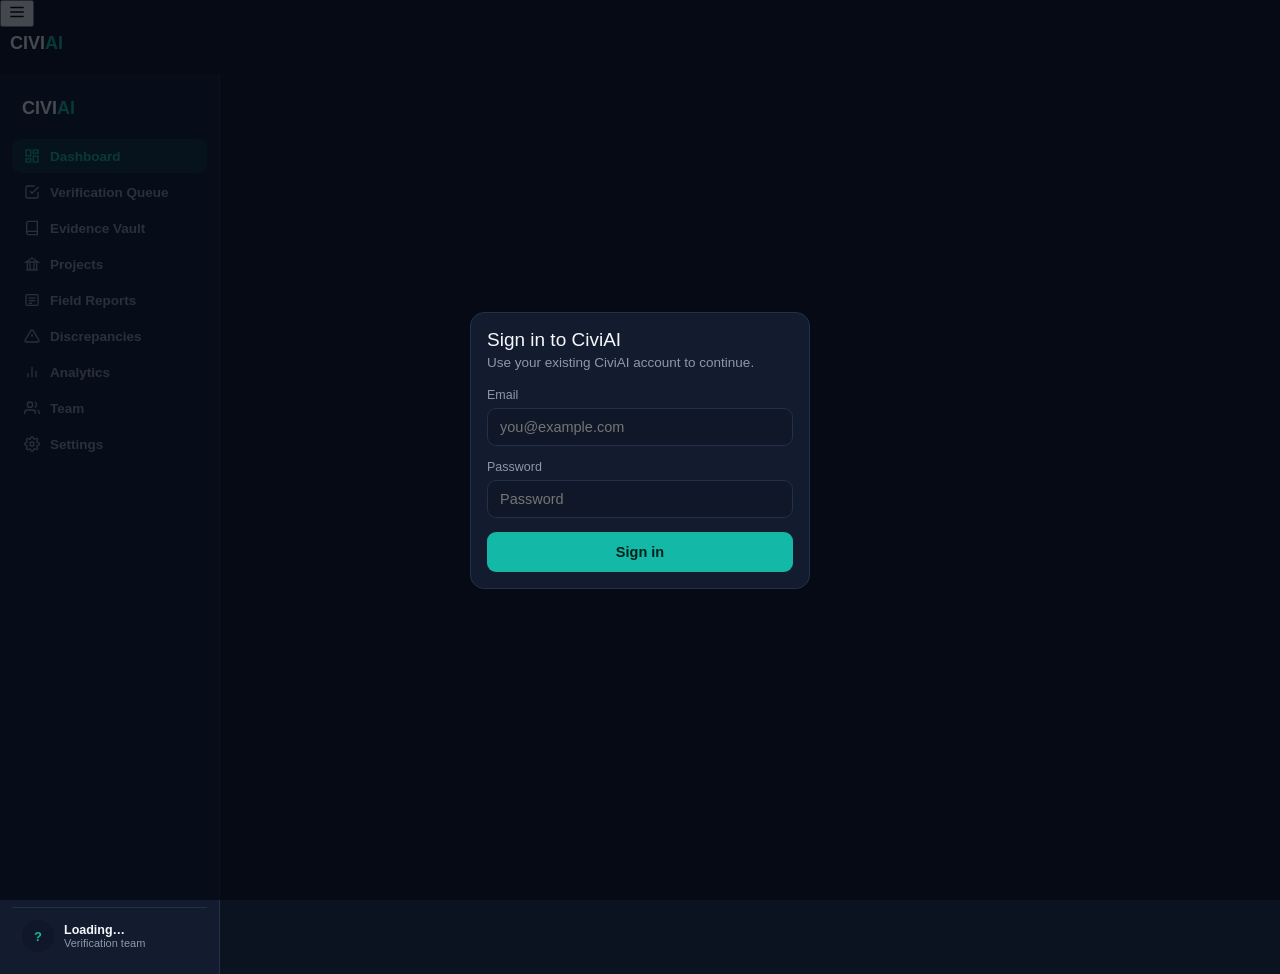
==== commit 0829db2c: "Rename index-51.html to index.html" ====
--- a/index.html
+++ b/index.html
@@ -7,6 +7,14 @@
 <link rel="stylesheet" href="assets/theme.css">
 </head>
 <body>
+
+<div class="vc-topbar">
+  <button class="vc-hamburger" id="vc-hamburger" aria-label="Open menu">
+    <svg width="18" height="18" viewBox="0 0 24 24" fill="none" stroke="currentColor" stroke-width="2"><line x1="3" y1="6" x2="21" y2="6"/><line x1="3" y1="12" x2="21" y2="12"/><line x1="3" y1="18" x2="21" y2="18"/></svg>
+  </button>
+  <div class="vc-brand">CIVI<span>AI</span></div>
+</div>
+<div class="vc-drawer-backdrop" id="vc-drawer-backdrop"></div>
 
 <div id="vc-shell">
   <div id="vc-sidebar">
@@ -82,8 +90,19 @@
   }
 
   document.querySelectorAll("[data-nav]").forEach(btn => {
-    btn.addEventListener("click", () => setActiveNav(btn.dataset.nav));
+    btn.addEventListener("click", () => { setActiveNav(btn.dataset.nav); closeDrawer(); });
   });
+
+  function openDrawer(){
+    document.getElementById("vc-sidebar").classList.add("open");
+    document.getElementById("vc-drawer-backdrop").classList.add("open");
+  }
+  function closeDrawer(){
+    document.getElementById("vc-sidebar").classList.remove("open");
+    document.getElementById("vc-drawer-backdrop").classList.remove("open");
+  }
+  document.getElementById("vc-hamburger").addEventListener("click", openDrawer);
+  document.getElementById("vc-drawer-backdrop").addEventListener("click", closeDrawer);
 
   function setActiveNav(key){
     document.querySelectorAll("[data-nav]").forEach(b => b.classList.toggle("active", b.dataset.nav === key));
@@ -115,9 +134,65 @@
   async function renderProjectsView(){
     const main = document.getElementById("vc-main");
     main.innerHTML = `
-      <div class="vc-page-header"><div><div class="vc-page-title">Projects</div><div class="vc-page-sub">Every project tracked for your country.</div></div></div>
+      <div class="vc-page-header">
+        <div><div class="vc-page-title">Projects</div><div class="vc-page-sub">Every project tracked for your country.</div></div>
+        <button class="btn btn-primary btn-sm" id="vc-add-project-toggle">+ Add Project</button>
+      </div>
+      <div class="vc-panel" style="margin-bottom:16px;">
+        <div id="vc-add-project-form" class="hidden" style="padding:16px;">
+          <div class="field"><label>Name</label><input type="text" id="ap-name" placeholder="e.g. Akungba Road Rehabilitation"></div>
+          <div class="field"><label>Description (optional)</label><textarea id="ap-description" rows="2"></textarea></div>
+          <div class="field"><label>Location</label><input type="text" id="ap-location" placeholder="e.g. Akungba-Akoko, Ondo State"></div>
+          <div class="field"><label>Agency</label><input type="text" id="ap-agency" placeholder="e.g. Ondo State Ministry of Works"></div>
+          <div class="field"><label>Status</label>
+            <select id="ap-status">
+              <option value="planned">Planned</option>
+              <option value="ongoing">Ongoing</option>
+              <option value="delayed">Delayed</option>
+              <option value="completed">Completed</option>
+              <option value="abandoned">Abandoned</option>
+            </select>
+          </div>
+          <div class="field"><label>Start date (optional)</label><input type="text" id="ap-start-date" placeholder="e.g. 2025-01-14"></div>
+          <div class="field"><label>Expected completion (optional)</label><input type="text" id="ap-completion-date" placeholder="e.g. 2027-12-30"></div>
+          <div class="field"><label>Original budget (optional, Naira)</label><input type="number" id="ap-budget" placeholder="e.g. 10000000000"></div>
+          <div class="field"><label>Contractor name (optional)</label><input type="text" id="ap-contractor" placeholder="e.g. ABC Construction Ltd."></div>
+          <button class="btn btn-primary" id="ap-submit">Create project</button>
+        </div>
+      </div>
       <div class="vc-panel"><div class="vc-panel-body" style="max-height:none;"><div class="empty-state">Loading…</div></div></div>
     `;
+    document.getElementById("vc-add-project-toggle").addEventListener("click", () => {
+      document.getElementById("vc-add-project-form").classList.toggle("hidden");
+    });
+    document.getElementById("ap-submit").addEventListener("click", async () => {
+      const name = document.getElementById("ap-name").value.trim();
+      if(!name){ showToast("A project name is required.", true); return; }
+      const btn = document.getElementById("ap-submit");
+      btn.disabled = true;
+      try{
+        await apiFetch("/projects/", {
+          method: "POST",
+          body: JSON.stringify({
+            name,
+            description: document.getElementById("ap-description").value || null,
+            location: document.getElementById("ap-location").value || null,
+            agency: document.getElementById("ap-agency").value || null,
+            status: document.getElementById("ap-status").value,
+            start_date: document.getElementById("ap-start-date").value || null,
+            completion_date: document.getElementById("ap-completion-date").value || null,
+            budget_amount: document.getElementById("ap-budget").value ? parseFloat(document.getElementById("ap-budget").value) : null,
+            contractor: document.getElementById("ap-contractor").value || null,
+          }),
+        });
+        showToast("Project created.");
+        renderProjectsView();
+      }catch(e){
+        showToast(e.message, true);
+      }finally{
+        btn.disabled = false;
+      }
+    });
     try{
       const projects = await apiFetch("/projects/");
       const body = main.querySelector(".vc-panel-body");
@@ -163,7 +238,16 @@
       <div class="vc-panel" id="section-queue" style="margin-bottom:16px;">
         <div class="vc-panel-head">
           <h3>Verification Queue</h3>
-          <div class="vc-searchbar"><input type="text" id="vc-queue-search" placeholder="Search by project or claim…"></div>
+          <div style="display:flex;gap:10px;flex:1;">
+            <div class="vc-searchbar"><input type="text" id="vc-queue-search" placeholder="Search by project or claim…"></div>
+            <button class="btn btn-primary btn-sm" id="vc-new-submission-toggle">+ New Submission</button>
+          </div>
+        </div>
+        <div id="vc-new-submission-form" class="hidden" style="padding:16px;border-bottom:1px solid var(--border);">
+          <div class="field"><label>Project ID</label><input type="number" id="ns-project-id" placeholder="e.g. 12"></div>
+          <div class="field"><label>Evidence ID (optional, if this claim cites a specific evidence item)</label><input type="number" id="ns-evidence-id" placeholder="e.g. 4"></div>
+          <div class="field"><label>Claim</label><textarea id="ns-claim-text" rows="3" placeholder="e.g. Approximately 72% of the project has been completed."></textarea></div>
+          <button class="btn btn-primary" id="ns-submit">Submit for review</button>
         </div>
         <div class="vc-panel-body" id="vc-queue-body"><div class="empty-state">Loading…</div></div>
       </div>
@@ -184,7 +268,28 @@
         <div class="vc-panel" id="section-evidence">
           <div class="vc-panel-head">
             <h3>Evidence Vault</h3>
-            <select id="vc-vault-project" style="width:auto;min-width:160px;"><option value="">Select a project</option></select>
+            <div style="display:flex;gap:8px;align-items:center;">
+              <select id="vc-vault-project" style="width:auto;min-width:140px;"><option value="">Select a project</option></select>
+              <button class="btn btn-primary btn-sm" id="vc-upload-evidence-toggle">Upload Evidence</button>
+            </div>
+          </div>
+          <div id="vc-upload-evidence-form" class="hidden" style="padding:16px;border-bottom:1px solid var(--border);">
+            <div class="field"><label>Project ID</label><input type="number" id="ue-project-id" placeholder="e.g. 12"></div>
+            <div class="field"><label>Evidence type</label>
+              <select id="ue-type">
+                <option value="document">Document</option>
+                <option value="photo">Photo</option>
+                <option value="video">Video</option>
+                <option value="audio">Audio</option>
+                <option value="gps">GPS</option>
+                <option value="observation">Observation</option>
+              </select>
+            </div>
+            <div class="field"><label>Source</label><input type="text" id="ue-source" placeholder="e.g. Ondo State Ministry of Works"></div>
+            <div class="field"><label>Location (optional)</label><input type="text" id="ue-location" placeholder="e.g. Akungba-Akoko, Ondo State"></div>
+            <div class="field"><label>File URL (optional)</label><input type="text" id="ue-file-url" placeholder="Link to the file, if hosted elsewhere"></div>
+            <div class="field"><label>Notes / description</label><textarea id="ue-content" rows="3" placeholder="What does this evidence show?"></textarea></div>
+            <button class="btn btn-primary" id="ue-submit">Submit evidence</button>
           </div>
           <div class="vc-panel-body" id="vc-vault-body"><div class="empty-state">Choose a project above.</div></div>
         </div>
@@ -226,6 +331,74 @@
     document.getElementById("vc-ws-prev").addEventListener("click", () => moveWorkspace(-1));
     document.getElementById("vc-ws-next").addEventListener("click", () => moveWorkspace(1));
     document.getElementById("vc-vault-project").addEventListener("change", (e) => loadVault(e.target.value));
+
+    document.getElementById("vc-new-submission-toggle").addEventListener("click", () => {
+      document.getElementById("vc-new-submission-form").classList.toggle("hidden");
+    });
+    document.getElementById("ns-submit").addEventListener("click", async () => {
+      const projectId = document.getElementById("ns-project-id").value;
+      const claimText = document.getElementById("ns-claim-text").value.trim();
+      if(!projectId || !claimText){ showToast("A project ID and claim text are required.", true); return; }
+      const btn = document.getElementById("ns-submit");
+      btn.disabled = true;
+      try{
+        const evidenceIdRaw = document.getElementById("ns-evidence-id").value;
+        await apiFetch("/verification/", {
+          method: "POST",
+          body: JSON.stringify({
+            project_id: parseInt(projectId, 10),
+            evidence_id: evidenceIdRaw ? parseInt(evidenceIdRaw, 10) : null,
+            claim_text: claimText,
+          }),
+        });
+        showToast("Claim submitted for review.");
+        document.getElementById("ns-project-id").value = "";
+        document.getElementById("ns-evidence-id").value = "";
+        document.getElementById("ns-claim-text").value = "";
+        document.getElementById("vc-new-submission-form").classList.add("hidden");
+        await Promise.all([loadDashboard(), loadQueue()]);
+      }catch(e){
+        showToast(e.message, true);
+      }finally{
+        btn.disabled = false;
+      }
+    });
+
+    document.getElementById("vc-upload-evidence-toggle").addEventListener("click", () => {
+      document.getElementById("vc-upload-evidence-form").classList.toggle("hidden");
+    });
+    document.getElementById("ue-submit").addEventListener("click", async () => {
+      const projectId = document.getElementById("ue-project-id").value;
+      if(!projectId){ showToast("A project ID is required.", true); return; }
+      const btn = document.getElementById("ue-submit");
+      btn.disabled = true;
+      try{
+        await apiFetch("/evidence/", {
+          method: "POST",
+          body: JSON.stringify({
+            project_id: parseInt(projectId, 10),
+            evidence_type: document.getElementById("ue-type").value,
+            source: document.getElementById("ue-source").value || null,
+            location: document.getElementById("ue-location").value || null,
+            file_url: document.getElementById("ue-file-url").value || null,
+            content: document.getElementById("ue-content").value || null,
+          }),
+        });
+        showToast("Evidence submitted.");
+        document.getElementById("ue-project-id").value = "";
+        document.getElementById("ue-source").value = "";
+        document.getElementById("ue-location").value = "";
+        document.getElementById("ue-file-url").value = "";
+        document.getElementById("ue-content").value = "";
+        document.getElementById("vc-upload-evidence-form").classList.add("hidden");
+        const vaultSelect = document.getElementById("vc-vault-project");
+        if(vaultSelect.value === projectId) loadVault(projectId);
+      }catch(e){
+        showToast(e.message, true);
+      }finally{
+        btn.disabled = false;
+      }
+    });
   }
 
   async function loadAll(){
@@ -559,14 +732,49 @@
     }catch(e){ /* not fatal — sidebar just keeps the placeholder */ }
   }
 
+  const ALLOWED_ROLES = ["researcher", "reviewer", "admin"];
+
+  function renderAccessDenied(role, email){
+    document.getElementById("vc-shell").innerHTML = `
+      <div id="vc-access-denied">
+        <div class="icon"><svg viewBox="0 0 24 24" fill="none" stroke="currentColor" stroke-width="2"><circle cx="12" cy="12" r="10"/><line x1="4.9" y1="4.9" x2="19.1" y2="19.1"/></svg></div>
+        <h2>Access restricted</h2>
+        <p>${escapeHtml(email || "This account")} does not have access to the Verification Console (current role: ${escapeHtml(role || "citizen")}).
+        This tool is limited to researcher, reviewer, and admin accounts. Contact an administrator if you believe this is a mistake.</p>
+        <button class="btn btn-outline" id="vc-signout">Sign out</button>
+      </div>
+    `;
+    document.getElementById("vc-signout").addEventListener("click", () => {
+      clearToken();
+      window.location.reload();
+    });
+  }
+
   /* ---------------- init ---------------- */
   function boot(){
     renderDashboardShell();
     loadCurrentUser();
     loadAll();
   }
-  renderAuthGate(boot);
-  if(isLoggedIn()) boot();
+
+  async function checkAccessThenBoot(){
+    try{
+      const me = await apiFetch("/auth/me");
+      if(!ALLOWED_ROLES.includes(me.role)){
+        renderAccessDenied(me.role, me.email);
+        return;
+      }
+      boot();
+    }catch(e){
+      // token invalid/expired — send back to the login gate rather than
+      // silently failing on a blank dashboard
+      clearToken();
+      renderAuthGate(checkAccessThenBoot);
+    }
+  }
+
+  renderAuthGate(checkAccessThenBoot);
+  if(isLoggedIn()) checkAccessThenBoot();
 </script>
 </body>
 </html>
--- a/assets/theme.css
+++ b/assets/theme.css
@@ -0,0 +1,245 @@
+/* CiviAI shared theme — same tokens as the main app, so Project Tracker
+   and the Verification Console feel like one product, not a bolt-on. */
+:root{
+  --bg:#0b1220;
+  --surface:#131c2e;
+  --surface-2:#0f1728;
+  --border:#223049;
+  --teal:#14b8a6;
+  --teal-dim:rgba(20,184,166,0.14);
+  --white:#f5f7fa;
+  --slate:#8b98ac;
+  --danger:#f87171;
+  --danger-dim:rgba(248,113,113,0.14);
+  --warning:#f5b942;
+  --warning-dim:rgba(245,185,66,0.14);
+  --purple:#a78bfa;
+  --purple-dim:rgba(167,139,250,0.14);
+  --blue:#60a5fa;
+  --radius:14px;
+  --radius-sm:9px;
+}
+*{box-sizing:border-box;}
+html,body{margin:0;padding:0;height:100%;}
+body{
+  font-family:-apple-system,BlinkMacSystemFont,"Segoe UI",Roboto,Helvetica,Arial,sans-serif;
+  background:var(--bg);
+  color:var(--white);
+  -webkit-font-smoothing:antialiased;
+}
+a{color:inherit;}
+button{font-family:inherit;}
+h1,h2,h3,h4{margin:0;font-weight:700;}
+p{margin:0;}
+
+.slate{color:var(--slate);}
+.hidden{display:none !important;}
+
+/* ---- shared primitives ---- */
+.card{
+  background:var(--surface);
+  border:1px solid var(--border);
+  border-radius:var(--radius);
+  padding:16px;
+}
+.stat-card{
+  background:var(--surface);
+  border:1px solid var(--border);
+  border-radius:var(--radius);
+  padding:14px 16px;
+}
+.stat-card .stat-label{font-size:12.5px;color:var(--slate);margin-bottom:8px;}
+.stat-card .stat-value{font-size:22px;font-weight:700;letter-spacing:-.2px;}
+
+.pill{
+  display:inline-flex;align-items:center;gap:6px;
+  padding:4px 10px;border-radius:999px;font-size:12.5px;font-weight:600;
+}
+.pill-teal{background:var(--teal-dim);color:var(--teal);}
+.pill-warning{background:var(--warning-dim);color:var(--warning);}
+.pill-danger{background:var(--danger-dim);color:var(--danger);}
+.pill-slate{background:rgba(139,152,172,0.14);color:var(--slate);}
+
+.btn{
+  display:inline-flex;align-items:center;justify-content:center;gap:8px;
+  border-radius:var(--radius-sm);border:1px solid transparent;
+  padding:11px 18px;font-size:14.5px;font-weight:600;cursor:pointer;
+  transition:background .15s ease, border-color .15s ease;
+}
+.btn-primary{background:var(--teal);color:#00201c;}
+.btn-primary:hover{background:#0fa696;}
+.btn-outline{background:transparent;border-color:var(--border);color:var(--white);}
+.btn-outline:hover{border-color:var(--slate);}
+.btn-sm{padding:7px 12px;font-size:13px;}
+.btn:disabled{opacity:.55;cursor:not-allowed;}
+
+input[type=text], input[type=email], input[type=password], input[type=number], textarea, select{
+  width:100%;background:var(--surface-2);border:1px solid var(--border);
+  border-radius:var(--radius-sm);color:var(--white);padding:10px 12px;
+  font-size:14.5px;font-family:inherit;outline:none;
+}
+input:focus, textarea:focus, select:focus{border-color:var(--teal);}
+label{font-size:12.5px;color:var(--slate);display:block;margin-bottom:6px;}
+.field{margin-bottom:14px;}
+
+.empty-state{
+  padding:40px 20px;text-align:center;color:var(--slate);font-size:14px;
+}
+.error-state{
+  padding:16px;border:1px solid var(--danger);background:var(--danger-dim);
+  border-radius:var(--radius-sm);color:var(--danger);font-size:13.5px;
+}
+.skeleton{
+  background:linear-gradient(90deg, var(--surface-2) 0%, var(--border) 50%, var(--surface-2) 100%);
+  background-size:200% 100%;animation:shimmer 1.4s infinite;border-radius:8px;
+}
+@keyframes shimmer{0%{background-position:200% 0;}100%{background-position:-200% 0;}}
+
+/* toast */
+#toast-host{position:fixed;bottom:20px;left:50%;transform:translateX(-50%);z-index:999;display:flex;flex-direction:column;gap:8px;align-items:center;}
+.toast{
+  background:var(--surface);border:1px solid var(--border);color:var(--white);
+  padding:10px 16px;border-radius:999px;font-size:13.5px;box-shadow:0 8px 24px rgba(0,0,0,.4);
+  animation:toast-in .18s ease;
+}
+.toast.toast-error{border-color:var(--danger);color:var(--danger);}
+@keyframes toast-in{from{opacity:0;transform:translateY(6px);}to{opacity:1;transform:translateY(0);}}
+
+/* auth gate modal, shared by both apps */
+#auth-gate{
+  position:fixed;inset:0;background:rgba(4,8,16,0.72);z-index:900;
+  display:flex;align-items:center;justify-content:center;padding:20px;
+}
+#auth-gate .auth-box{width:100%;max-width:340px;}
+#auth-gate .auth-title{font-size:19px;margin-bottom:4px;}
+#auth-gate .auth-sub{font-size:13.5px;color:var(--slate);margin-bottom:18px;}
+
+::-webkit-scrollbar{width:8px;height:8px;}
+::-webkit-scrollbar-thumb{background:var(--border);border-radius:8px;}
+
+/* ---- Verification Console dashboard layout ---- */
+#vc-shell{display:flex;min-height:100vh;}
+#vc-sidebar{
+  width:220px;flex-shrink:0;background:var(--surface);border-right:1px solid var(--border);
+  padding:18px 12px;display:flex;flex-direction:column;position:sticky;top:0;height:100vh;overflow-y:auto;
+}
+.vc-brand{font-weight:800;font-size:18px;padding:6px 10px 20px;}
+.vc-brand span{color:var(--teal);}
+.vc-nav-item{
+  display:flex;align-items:center;gap:10px;padding:9px 12px;border-radius:10px;
+  color:var(--slate);font-size:13.5px;font-weight:600;cursor:pointer;margin-bottom:2px;background:none;border:none;width:100%;text-align:left;
+}
+.vc-nav-item svg{width:16px;height:16px;flex-shrink:0;}
+.vc-nav-item:hover{background:rgba(255,255,255,0.04);color:var(--white);}
+.vc-nav-item.active{background:var(--teal-dim);color:var(--teal);}
+.vc-sidebar-foot{margin-top:auto;padding:12px 10px 4px;display:flex;align-items:center;gap:10px;border-top:1px solid var(--border);}
+.vc-avatar{width:32px;height:32px;border-radius:50%;background:var(--surface-2);display:flex;align-items:center;justify-content:center;font-size:13px;font-weight:700;color:var(--teal);flex-shrink:0;}
+.vc-foot-name{font-size:12.5px;font-weight:600;}
+.vc-foot-role{font-size:11px;color:var(--slate);}
+
+#vc-main{flex:1;padding:22px 26px;max-width:1600px;}
+.vc-page-header{display:flex;justify-content:space-between;align-items:flex-start;margin-bottom:18px;flex-wrap:wrap;gap:10px;}
+.vc-page-title{font-size:21px;}
+.vc-page-sub{color:var(--slate);font-size:13px;margin-top:2px;}
+
+.vc-grid-2{display:grid;grid-template-columns:1.4fr 1fr;gap:16px;margin-bottom:16px;}
+@media (max-width:1150px){.vc-grid-2{grid-template-columns:1fr;}}
+.vc-grid-3{display:grid;grid-template-columns:1fr 1fr 1fr;gap:16px;margin-bottom:16px;}
+@media (max-width:1150px){.vc-grid-3{grid-template-columns:1fr;}}
+
+.vc-stat-grid{display:grid;grid-template-columns:repeat(4,1fr);gap:12px;margin-bottom:20px;}
+@media (max-width:900px){.vc-stat-grid{grid-template-columns:1fr 1fr;}}
+.vc-stat-card{background:var(--surface);border:1px solid var(--border);border-radius:var(--radius);padding:14px 16px;}
+.vc-stat-top{display:flex;justify-content:space-between;align-items:flex-start;}
+.vc-stat-label{font-size:12.5px;color:var(--slate);}
+.vc-stat-icon{width:30px;height:30px;border-radius:8px;display:flex;align-items:center;justify-content:center;flex-shrink:0;}
+.vc-stat-icon svg{width:15px;height:15px;}
+.vc-stat-value{font-size:26px;font-weight:700;margin-top:8px;letter-spacing:-.3px;}
+.vc-stat-delta{font-size:11.5px;margin-top:4px;}
+.vc-delta-up{color:var(--teal);}
+.vc-delta-down{color:var(--danger);}
+.vc-delta-flat{color:var(--slate);}
+
+.vc-section-label{display:flex;justify-content:space-between;align-items:center;margin:4px 0 10px;}
+.vc-section-label h3{font-size:15px;}
+.vc-section-label a{font-size:12.5px;color:var(--teal);cursor:pointer;}
+
+.vc-priority-row{display:grid;grid-template-columns:1fr 1fr 1fr;gap:12px;margin-bottom:22px;}
+@media (max-width:1150px){.vc-priority-row{grid-template-columns:1fr;}}
+.vc-priority-card{background:var(--surface);border:1px solid var(--border);border-radius:var(--radius);padding:12px;}
+.vc-tag{display:inline-block;font-size:10.5px;font-weight:700;padding:3px 8px;border-radius:6px;margin-bottom:8px;text-transform:uppercase;letter-spacing:.3px;}
+.vc-tag-new{background:var(--teal-dim);color:var(--teal);}
+.vc-tag-attention{background:var(--warning-dim);color:var(--warning);}
+.vc-tag-discrepancy{background:var(--danger-dim);color:var(--danger);}
+.vc-priority-title{font-weight:700;font-size:14.5px;margin-bottom:2px;}
+.vc-priority-meta{font-size:12px;color:var(--slate);margin-bottom:2px;}
+.vc-priority-img{width:100%;height:64px;border-radius:8px;background:var(--surface-2);margin-top:10px;display:flex;align-items:center;justify-content:center;color:var(--border);font-size:10.5px;}
+.vc-priority-foot{display:flex;justify-content:space-between;align-items:center;margin-top:10px;}
+
+.vc-panel{background:var(--surface);border:1px solid var(--border);border-radius:var(--radius);overflow:hidden;}
+.vc-panel-head{display:flex;justify-content:space-between;align-items:center;padding:14px 16px;border-bottom:1px solid var(--border);gap:10px;flex-wrap:wrap;}
+.vc-panel-head h3{font-size:14.5px;}
+.vc-panel-body{max-height:400px;overflow-y:auto;}
+.vc-searchbar{flex:1;min-width:160px;}
+.vc-searchbar input{margin:0;}
+
+table.vc-table{width:100%;border-collapse:collapse;font-size:12.5px;}
+table.vc-table th{text-align:left;color:var(--slate);font-weight:600;padding:9px 14px;border-bottom:1px solid var(--border);position:sticky;top:0;background:var(--surface);}
+table.vc-table td{padding:10px 14px;border-bottom:1px solid var(--border);vertical-align:middle;}
+table.vc-table tr:last-child td{border-bottom:none;}
+.vc-row-link{color:var(--teal);cursor:pointer;font-weight:600;background:none;border:none;font-size:12.5px;padding:0;}
+.vc-cell-title{display:flex;flex-direction:column;}
+.vc-cell-title .t{font-weight:600;}
+.vc-cell-title .m{font-size:11.5px;color:var(--slate);}
+
+.vc-status{display:inline-flex;padding:3px 9px;border-radius:6px;font-size:11px;font-weight:700;white-space:nowrap;}
+.vc-status-pending{background:var(--warning-dim);color:var(--warning);}
+.vc-status-progress{background:rgba(96,165,250,0.14);color:var(--blue);}
+.vc-status-verified{background:var(--teal-dim);color:var(--teal);}
+.vc-status-danger{background:var(--danger-dim);color:var(--danger);}
+
+.vc-workspace{display:grid;grid-template-columns:1fr 1fr 1fr;gap:0;}
+@media (max-width:1150px){.vc-workspace{grid-template-columns:1fr;}}
+.vc-ws-col{padding:16px;border-right:1px solid var(--border);}
+.vc-workspace .vc-ws-col:last-child{border-right:none;}
+@media (max-width:1150px){.vc-ws-col{border-right:none;border-bottom:1px solid var(--border);}}
+.vc-ws-nav{display:flex;align-items:center;gap:8px;}
+.vc-ws-nav button{background:var(--surface-2);border:1px solid var(--border);color:var(--white);width:26px;height:26px;border-radius:7px;cursor:pointer;}
+.vc-ws-nav button:disabled{opacity:.4;cursor:not-allowed;}
+.vc-ai-badge{display:inline-block;margin-top:8px;font-size:11px;padding:3px 9px;border-radius:6px;background:var(--teal-dim);color:var(--teal);font-weight:700;}
+.vc-ws-label{font-size:11.5px;color:var(--slate);margin:10px 0 2px;}
+.vc-ws-value{font-size:13.5px;}
+
+.vc-evidence-item{padding:10px 0;border-bottom:1px solid var(--border);}
+.vc-evidence-item:last-child{border-bottom:none;}
+.vc-ev-tag{font-size:10px;font-weight:700;padding:2px 7px;border-radius:5px;background:rgba(139,152,172,0.14);color:var(--slate);}
+
+.vc-decision-option{
+  display:flex;align-items:flex-start;gap:10px;padding:10px;border:1px solid var(--border);
+  border-radius:10px;margin-bottom:8px;cursor:pointer;
+}
+.vc-decision-option.selected{border-color:var(--teal);background:var(--teal-dim);}
+.vc-decision-option input{margin-top:2px;}
+.vc-decision-option .t{font-weight:600;font-size:13.5px;}
+.vc-decision-option .m{font-size:11.5px;color:var(--slate);}
+
+.vc-history-item{position:relative;padding-left:20px;padding-bottom:16px;}
+.vc-history-item::before{content:"";position:absolute;left:3px;top:4px;width:8px;height:8px;border-radius:50%;background:var(--teal);}
+.vc-history-item::after{content:"";position:absolute;left:6px;top:14px;bottom:0;width:1px;background:var(--border);}
+.vc-history-item:last-child::after{display:none;}
+.vc-history-item .t{font-size:12.5px;font-weight:600;}
+.vc-history-item .d{font-size:11px;color:var(--slate);}
+
+.vc-flow-strip{display:flex;justify-content:space-between;gap:6px;padding:16px;}
+.vc-flow-step{flex:1;text-align:center;}
+.vc-flow-circle{width:34px;height:34px;border-radius:50%;background:var(--surface-2);border:1px solid var(--border);display:flex;align-items:center;justify-content:center;margin:0 auto 8px;font-weight:700;font-size:13px;color:var(--slate);}
+.vc-flow-step .t{font-size:12px;font-weight:700;}
+.vc-flow-step .m{font-size:10.5px;color:var(--slate);margin-top:2px;}
+
+.vc-confidence-row{display:flex;align-items:flex-start;gap:10px;padding:8px 16px;}
+.vc-confidence-dot{width:9px;height:9px;border-radius:50%;margin-top:5px;flex-shrink:0;}
+.vc-confidence-row .t{font-size:13px;font-weight:600;}
+.vc-confidence-row .m{font-size:11.5px;color:var(--slate);}
+
+.vc-discrepancy-panel{border-color:var(--danger);}
+.vc-discrepancy-panel .vc-panel-head{background:var(--danger-dim);}
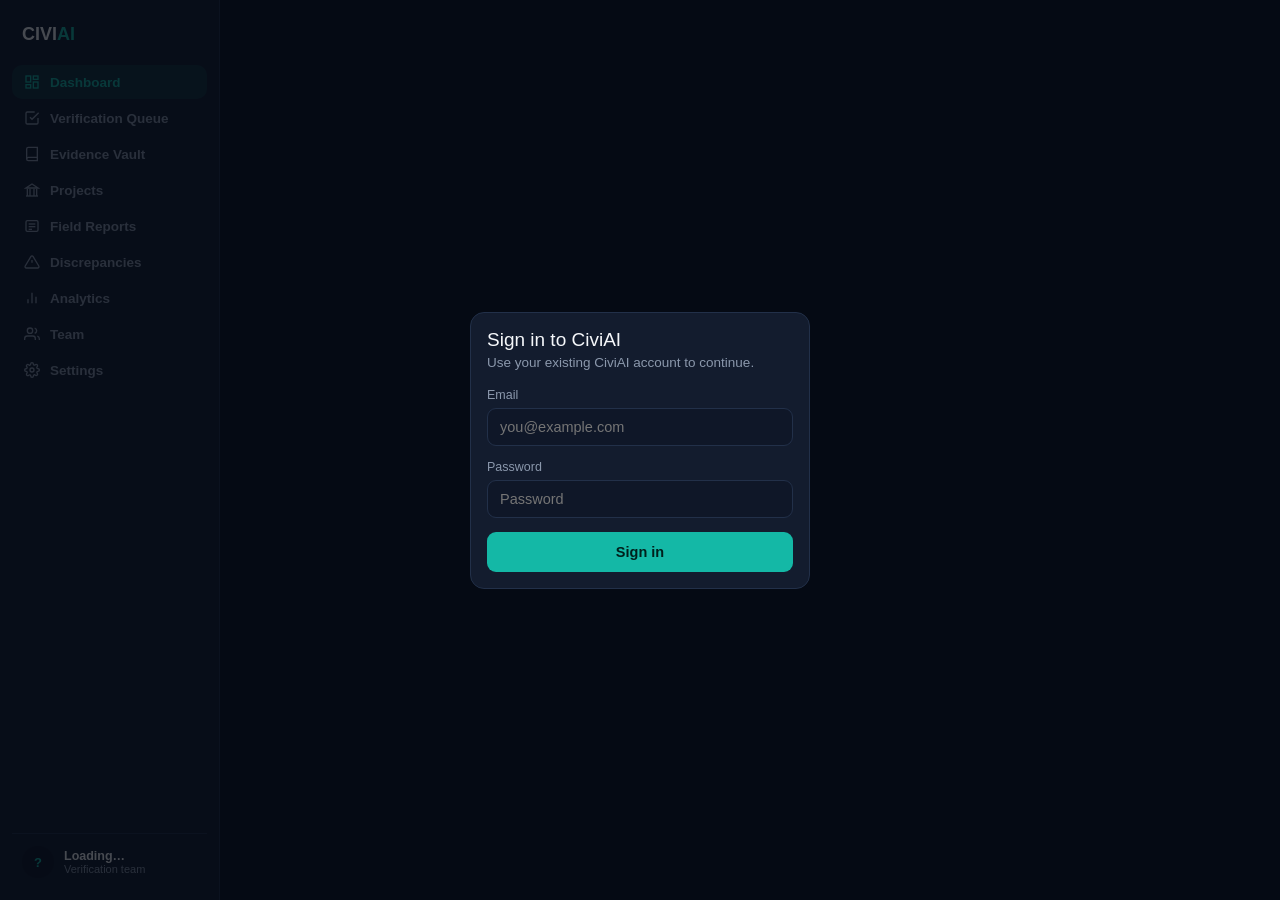
==== commit 34a07538: "Rename index-142.html to index.html" ====
--- a/index.html
+++ b/index.html
@@ -737,11 +737,44 @@
   function renderAccessDenied(role, email){
     document.getElementById("vc-shell").innerHTML = `
       <div id="vc-access-denied">
-        <div class="icon"><svg viewBox="0 0 24 24" fill="none" stroke="currentColor" stroke-width="2"><circle cx="12" cy="12" r="10"/><line x1="4.9" y1="4.9" x2="19.1" y2="19.1"/></svg></div>
-        <h2>Access restricted</h2>
-        <p>${escapeHtml(email || "This account")} does not have access to the Verification Console (current role: ${escapeHtml(role || "citizen")}).
-        This tool is limited to researcher, reviewer, and admin accounts. Contact an administrator if you believe this is a mistake.</p>
-        <button class="btn btn-outline" id="vc-signout">Sign out</button>
+        <div class="vlogin-brand" style="justify-content:center;margin-bottom:24px;">
+          <img src="assets/logo.png" alt="CiviAI logo" style="width:30px;height:30px;border-radius:7px;">
+          <div style="text-align:left;">
+            <div class="name">CIVI<span>AI</span></div>
+            <div class="sub">Verification Console</div>
+          </div>
+        </div>
+        <div class="vad-icon-wrap">
+          <div class="circle"><svg viewBox="0 0 24 24" fill="none" stroke="currentColor" stroke-width="2"><path d="M20 21v-2a4 4 0 0 0-4-4H8a4 4 0 0 0-4 4v2"/><circle cx="12" cy="7" r="4"/></svg></div>
+          <div class="badge"><svg viewBox="0 0 24 24" fill="none" stroke="currentColor" stroke-width="3"><line x1="18" y1="6" x2="6" y2="18"/><line x1="6" y1="6" x2="18" y2="18"/></svg></div>
+        </div>
+        <h2>Access Restricted</h2>
+        <div class="vad-card">
+          <div class="vad-email-row">
+            <span class="icon"><svg viewBox="0 0 24 24" fill="none" stroke="currentColor" stroke-width="2"><path d="M4 4h16v16H4z"/><path d="M22 6l-10 7L2 6"/></svg></span>
+            <span class="email">${escapeHtml(email || "This account")}</span>
+          </div>
+          <div class="vad-line">does not have access to the Verification Console</div>
+          <div class="vad-role">(current role: ${escapeHtml(role || "citizen")})</div>
+          <div class="vad-info-row">
+            <svg viewBox="0 0 24 24" fill="none" stroke="currentColor" stroke-width="2"><circle cx="12" cy="12" r="10"/><line x1="12" y1="16" x2="12" y2="12"/><line x1="12" y1="8" x2="12.01" y2="8"/></svg>
+            <div>
+              <p>This tool is limited to researcher, reviewer, and admin accounts.</p>
+              <p>Contact an administrator if you believe this is a mistake.</p>
+            </div>
+          </div>
+        </div>
+        <button class="vlogin-signout" id="vc-signout">
+          <svg viewBox="0 0 24 24" fill="none" stroke="currentColor" stroke-width="2"><path d="M9 21H5a2 2 0 0 1-2-2V5a2 2 0 0 1 2-2h4"/><polyline points="16,17 21,12 16,7"/><line x1="21" y1="12" x2="9" y2="12"/></svg>
+          Sign out
+        </button>
+        <div class="vlogin-footer" style="justify-content:center;border-top:none;">
+          <img src="assets/logo.png" alt="">
+          <div style="text-align:left;">
+            <div class="name">CIVI<span>AI</span></div>
+            <div class="tag">Verification Console &middot; People. Projects. Progress.</div>
+          </div>
+        </div>
       </div>
     `;
     document.getElementById("vc-signout").addEventListener("click", () => {
--- a/assets/theme.css
+++ b/assets/theme.css
@@ -243,3 +243,46 @@
 
 .vc-discrepancy-panel{border-color:var(--danger);}
 .vc-discrepancy-panel .vc-panel-head{background:var(--danger-dim);}
+
+/* ---- access screens ---- */
+#vc-access-denied{max-width:420px;margin:80px auto;text-align:center;padding:0 20px;}
+#vc-access-denied .icon{width:56px;height:56px;border-radius:50%;background:var(--danger-dim);color:var(--danger);display:flex;align-items:center;justify-content:center;margin:0 auto 16px;}
+#vc-access-denied .icon svg{width:26px;height:26px;}
+#vc-access-denied h2{font-size:19px;margin-bottom:8px;}
+#vc-access-denied p{color:var(--slate);font-size:13.5px;line-height:1.5;margin-bottom:20px;}
+
+/* ---- mobile ---- */
+.vc-topbar{display:none;}
+.vc-drawer-backdrop{display:none;}
+
+@media (max-width:860px){
+  .vc-topbar{
+    display:flex;align-items:center;gap:12px;padding:14px 16px;background:var(--surface);
+    border-bottom:1px solid var(--border);position:sticky;top:0;z-index:30;
+  }
+  .vc-topbar .vc-brand{padding:0;flex:1;}
+  .vc-hamburger{
+    background:none;border:1px solid var(--border);border-radius:9px;width:36px;height:36px;
+    display:flex;align-items:center;justify-content:center;color:var(--white);cursor:pointer;flex-shrink:0;
+  }
+  #vc-sidebar{
+    position:fixed;top:0;left:0;height:100vh;z-index:50;
+    transform:translateX(-100%);transition:transform .2s ease;
+    box-shadow:0 0 40px rgba(0,0,0,.5);
+  }
+  #vc-sidebar.open{transform:translateX(0);}
+  .vc-drawer-backdrop.open{
+    display:block;position:fixed;inset:0;background:rgba(4,8,16,0.6);z-index:40;
+  }
+  #vc-shell{flex-direction:column;}
+  #vc-main{padding:14px;}
+  .vc-page-title{font-size:18px;}
+  .vc-stat-grid{grid-template-columns:1fr 1fr;gap:8px;}
+  .vc-priority-row{grid-template-columns:1fr;}
+  .vc-panel-body{overflow-x:auto;}
+  table.vc-table{min-width:520px;}
+  .vc-workspace{grid-template-columns:1fr;}
+}
+@media (max-width:420px){
+  .vc-stat-grid{grid-template-columns:1fr;}
+}
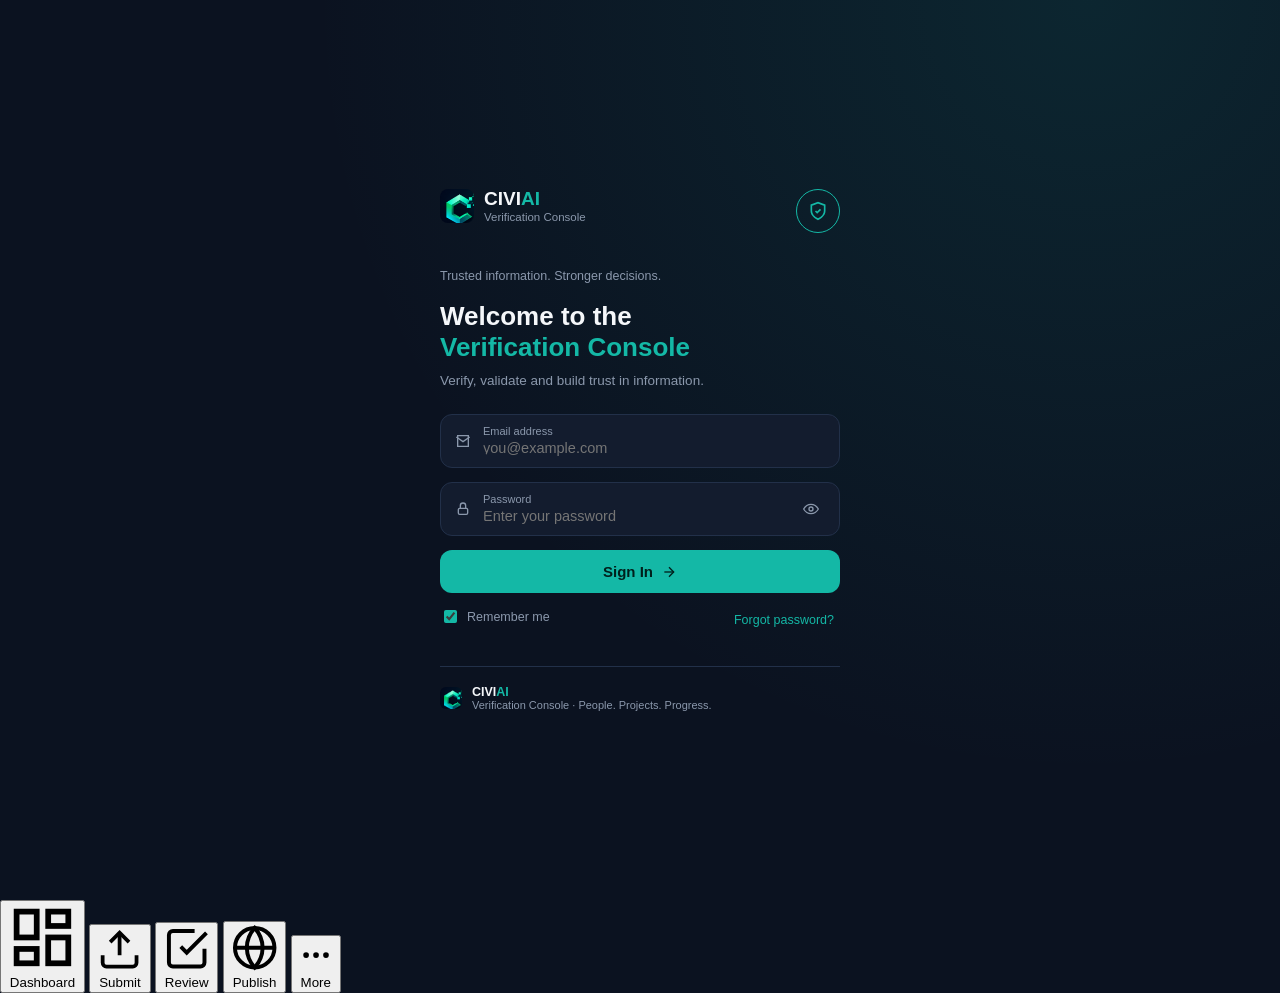
==== commit 97c97305: "Rename index-57.html to index.html" ====
--- a/index.html
+++ b/index.html
@@ -23,14 +23,19 @@
       <svg viewBox="0 0 24 24" fill="none" stroke="currentColor" stroke-width="2"><rect x="3" y="3" width="7" height="9"/><rect x="14" y="3" width="7" height="5"/><rect x="14" y="12" width="7" height="9"/><rect x="3" y="16" width="7" height="5"/></svg>
       Dashboard
     </button>
-    <button class="vc-nav-item" data-nav="queue">
+    <button class="vc-nav-item" data-nav="submit">
+      <svg viewBox="0 0 24 24" fill="none" stroke="currentColor" stroke-width="2"><path d="M21 15v4a2 2 0 0 1-2 2H5a2 2 0 0 1-2-2v-4"/><polyline points="17,8 12,3 7,8"/><line x1="12" y1="3" x2="12" y2="15"/></svg>
+      Submit
+    </button>
+    <button class="vc-nav-item" data-nav="review">
       <svg viewBox="0 0 24 24" fill="none" stroke="currentColor" stroke-width="2"><path d="M9 11l3 3L22 4"/><path d="M21 12v7a2 2 0 0 1-2 2H5a2 2 0 0 1-2-2V5a2 2 0 0 1 2-2h11"/></svg>
-      Verification Queue
+      Review
     </button>
-    <button class="vc-nav-item" data-nav="evidence">
-      <svg viewBox="0 0 24 24" fill="none" stroke="currentColor" stroke-width="2"><path d="M4 19.5A2.5 2.5 0 0 1 6.5 17H20"/><path d="M6.5 2H20v20H6.5A2.5 2.5 0 0 1 4 19.5v-15A2.5 2.5 0 0 1 6.5 2z"/></svg>
-      Evidence Vault
+    <button class="vc-nav-item" data-nav="publish">
+      <svg viewBox="0 0 24 24" fill="none" stroke="currentColor" stroke-width="2"><circle cx="12" cy="12" r="10"/><line x1="2" y1="12" x2="22" y2="12"/><path d="M12 2a15.3 15.3 0 0 1 4 10 15.3 15.3 0 0 1-4 10 15.3 15.3 0 0 1-4-10 15.3 15.3 0 0 1 4-10z"/></svg>
+      Publish
     </button>
+    <div class="vc-nav-divider"></div>
     <button class="vc-nav-item" data-nav="projects">
       <svg viewBox="0 0 24 24" fill="none" stroke="currentColor" stroke-width="2"><line x1="3" y1="21" x2="21" y2="21"/><line x1="5" y1="21" x2="5" y2="10"/><line x1="9" y1="21" x2="9" y2="10"/><line x1="15" y1="21" x2="15" y2="10"/><line x1="19" y1="21" x2="19" y2="10"/><polygon points="12,3 21,9 3,9"/></svg>
       Projects
@@ -67,18 +72,39 @@
   <div id="vc-main"></div>
 </div>
 
+<div class="vc-bottom-nav" id="vc-bottom-nav">
+  <button class="vc-bn-item active" data-nav="dashboard">
+    <svg viewBox="0 0 24 24" fill="none" stroke="currentColor" stroke-width="2"><rect x="3" y="3" width="7" height="9"/><rect x="14" y="3" width="7" height="5"/><rect x="14" y="12" width="7" height="9"/><rect x="3" y="16" width="7" height="5"/></svg>
+    <span>Dashboard</span>
+  </button>
+  <button class="vc-bn-item" data-nav="submit">
+    <svg viewBox="0 0 24 24" fill="none" stroke="currentColor" stroke-width="2"><path d="M21 15v4a2 2 0 0 1-2 2H5a2 2 0 0 1-2-2v-4"/><polyline points="17,8 12,3 7,8"/><line x1="12" y1="3" x2="12" y2="15"/></svg>
+    <span>Submit</span>
+  </button>
+  <button class="vc-bn-item" data-nav="review">
+    <svg viewBox="0 0 24 24" fill="none" stroke="currentColor" stroke-width="2"><path d="M9 11l3 3L22 4"/><path d="M21 12v7a2 2 0 0 1-2 2H5a2 2 0 0 1-2-2V5a2 2 0 0 1 2-2h11"/></svg>
+    <span>Review</span>
+  </button>
+  <button class="vc-bn-item" data-nav="publish">
+    <svg viewBox="0 0 24 24" fill="none" stroke="currentColor" stroke-width="2"><circle cx="12" cy="12" r="10"/><line x1="2" y1="12" x2="22" y2="12"/><path d="M12 2a15.3 15.3 0 0 1 4 10 15.3 15.3 0 0 1-4 10 15.3 15.3 0 0 1-4-10 15.3 15.3 0 0 1 4-10z"/></svg>
+    <span>Publish</span>
+  </button>
+  <button class="vc-bn-item" id="vc-bottomnav-more">
+    <svg viewBox="0 0 24 24" fill="none" stroke="currentColor" stroke-width="2"><circle cx="12" cy="12" r="1"/><circle cx="19" cy="12" r="1"/><circle cx="5" cy="12" r="1"/></svg>
+    <span>More</span>
+  </button>
+</div>
+
 <script src="assets/api.js"></script>
 <script>
   const state = {
-    view: "dashboard",
     dashboard: null,
     queue: [],
     discrepancies: [],
     discrepanciesExpanded: false,
     workspaceIndex: -1,
     workspaceClaim: null,
-    workspaceProjectId: null,
-    vaultProjects: null,
+    workspaceProject: null,
   };
 
   function ptCap(s){ return s ? s.charAt(0).toUpperCase() + s.slice(1).replaceAll("_"," ") : ""; }
@@ -103,24 +129,21 @@
   }
   document.getElementById("vc-hamburger").addEventListener("click", openDrawer);
   document.getElementById("vc-drawer-backdrop").addEventListener("click", closeDrawer);
+  document.getElementById("vc-bottomnav-more").addEventListener("click", openDrawer);
+
+  function markActive(key){
+    document.querySelectorAll("[data-nav]").forEach(b => b.classList.toggle("active", b.dataset.nav === key));
+  }
 
   function setActiveNav(key){
-    document.querySelectorAll("[data-nav]").forEach(b => b.classList.toggle("active", b.dataset.nav === key));
-    if(["dashboard","queue","evidence","discrepancies"].includes(key)){
-      if(state.view !== "dashboard"){ renderDashboardShell(); loadAll(); }
-      setTimeout(() => {
-        const anchor = {dashboard:"vc-top", queue:"section-queue", evidence:"section-evidence", discrepancies:"section-discrepancy"}[key];
-        const el = document.getElementById(anchor);
-        if(el) el.scrollIntoView({behavior:"smooth", block:"start"});
-      }, state.view !== "dashboard" ? 80 : 0);
-      state.view = "dashboard";
-    } else if(key === "projects"){
-      state.view = "projects";
-      renderProjectsView();
-    } else {
-      state.view = "placeholder";
-      renderPlaceholder(key);
-    }
+    markActive(key);
+    if(key === "dashboard"){ renderDashboardShell(); loadDashboard(); loadDiscrepancyTeaser(); }
+    else if(key === "submit") renderSubmitView();
+    else if(key === "review") enterReview();
+    else if(key === "publish") renderPublishView();
+    else if(key === "projects") renderProjectsView();
+    else if(key === "discrepancies") renderDiscrepanciesView();
+    else renderPlaceholder(key);
   }
 
   function renderPlaceholder(key){
@@ -131,6 +154,7 @@
     `;
   }
 
+  /* ===================== PROJECTS ===================== */
   async function renderProjectsView(){
     const main = document.getElementById("vc-main");
     main.innerHTML = `
@@ -215,9 +239,9 @@
     }
   }
 
+  /* ===================== DASHBOARD ===================== */
   function renderDashboardShell(){
     document.getElementById("vc-main").innerHTML = `
-      <div id="vc-top"></div>
       <div class="vc-page-header">
         <div>
           <div class="vc-page-title">Verification Dashboard</div>
@@ -235,79 +259,14 @@
       <div class="vc-section-label"><h3>Priority Verification</h3></div>
       <div class="vc-priority-row" id="vc-priority"><div class="empty-state">Loading…</div></div>
 
-      <div class="vc-panel" id="section-queue" style="margin-bottom:16px;">
-        <div class="vc-panel-head">
-          <h3>Verification Queue</h3>
-          <div style="display:flex;gap:10px;flex:1;">
-            <div class="vc-searchbar"><input type="text" id="vc-queue-search" placeholder="Search by project or claim…"></div>
-            <button class="btn btn-primary btn-sm" id="vc-new-submission-toggle">+ New Submission</button>
-          </div>
-        </div>
-        <div id="vc-new-submission-form" class="hidden" style="padding:16px;border-bottom:1px solid var(--border);">
-          <div class="field"><label>Project ID</label><input type="number" id="ns-project-id" placeholder="e.g. 12"></div>
-          <div class="field"><label>Evidence ID (optional, if this claim cites a specific evidence item)</label><input type="number" id="ns-evidence-id" placeholder="e.g. 4"></div>
-          <div class="field"><label>Claim</label><textarea id="ns-claim-text" rows="3" placeholder="e.g. Approximately 72% of the project has been completed."></textarea></div>
-          <button class="btn btn-primary" id="ns-submit">Submit for review</button>
-        </div>
-        <div class="vc-panel-body" id="vc-queue-body"><div class="empty-state">Loading…</div></div>
-      </div>
-
-      <div class="vc-panel" id="section-workspace" style="margin-bottom:16px;">
-        <div class="vc-panel-head">
-          <h3>Verification Workspace</h3>
-          <div class="vc-ws-nav">
-            <span class="slate" id="vc-ws-counter" style="font-size:12.5px;"></span>
-            <button id="vc-ws-prev">‹</button>
-            <button id="vc-ws-next">›</button>
-          </div>
-        </div>
-        <div id="vc-workspace-body"><div class="empty-state">No claim selected. Pick "Review" from the queue above.</div></div>
-      </div>
-
-      <div class="vc-grid-2">
-        <div class="vc-panel" id="section-evidence">
-          <div class="vc-panel-head">
-            <h3>Evidence Vault</h3>
-            <div style="display:flex;gap:8px;align-items:center;">
-              <select id="vc-vault-project" style="width:auto;min-width:140px;"><option value="">Select a project</option></select>
-              <button class="btn btn-primary btn-sm" id="vc-upload-evidence-toggle">Upload Evidence</button>
-            </div>
-          </div>
-          <div id="vc-upload-evidence-form" class="hidden" style="padding:16px;border-bottom:1px solid var(--border);">
-            <div class="field"><label>Project ID</label><input type="number" id="ue-project-id" placeholder="e.g. 12"></div>
-            <div class="field"><label>Evidence type</label>
-              <select id="ue-type">
-                <option value="document">Document</option>
-                <option value="photo">Photo</option>
-                <option value="video">Video</option>
-                <option value="audio">Audio</option>
-                <option value="gps">GPS</option>
-                <option value="observation">Observation</option>
-              </select>
-            </div>
-            <div class="field"><label>Source</label><input type="text" id="ue-source" placeholder="e.g. Ondo State Ministry of Works"></div>
-            <div class="field"><label>Location (optional)</label><input type="text" id="ue-location" placeholder="e.g. Akungba-Akoko, Ondo State"></div>
-            <div class="field"><label>File URL (optional)</label><input type="text" id="ue-file-url" placeholder="Link to the file, if hosted elsewhere"></div>
-            <div class="field"><label>Notes / description</label><textarea id="ue-content" rows="3" placeholder="What does this evidence show?"></textarea></div>
-            <button class="btn btn-primary" id="ue-submit">Submit evidence</button>
-          </div>
-          <div class="vc-panel-body" id="vc-vault-body"><div class="empty-state">Choose a project above.</div></div>
-        </div>
-        <div class="vc-panel" id="section-history">
-          <div class="vc-panel-head"><h3>Verification History</h3></div>
-          <div class="vc-panel-body" id="vc-history-body" style="padding:16px;"><div class="empty-state">Open a claim in the workspace to see its history.</div></div>
-        </div>
-      </div>
-
       <div class="vc-grid-3">
         <div class="vc-panel">
           <div class="vc-panel-head"><h3>Verification Process Flow</h3></div>
           <div class="vc-flow-strip">
-            <div class="vc-flow-step"><div class="vc-flow-circle">1</div><div class="t">Submit</div><div class="m">Field worker submits evidence</div></div>
-            <div class="vc-flow-step"><div class="vc-flow-circle">2</div><div class="t">Review</div><div class="m">Evidence is checked</div></div>
-            <div class="vc-flow-step"><div class="vc-flow-circle">3</div><div class="t">Corroborate</div><div class="m">Cross-checked with sources</div></div>
-            <div class="vc-flow-step"><div class="vc-flow-circle">4</div><div class="t">Verify</div><div class="m">Human reviewer decides</div></div>
-            <div class="vc-flow-step"><div class="vc-flow-circle">5</div><div class="t">Publish</div><div class="m">Verified data published</div></div>
+            <div class="vc-flow-step"><div class="vc-flow-circle">1</div><div class="t">Submit</div><div class="m">Evidence and figures are submitted</div></div>
+            <div class="vc-flow-step"><div class="vc-flow-circle">2</div><div class="t">Review</div><div class="m">Evidence is checked and cross-referenced</div></div>
+            <div class="vc-flow-step"><div class="vc-flow-circle">3</div><div class="t">Human Verify</div><div class="m">Reviewer cross-checks everything</div></div>
+            <div class="vc-flow-step"><div class="vc-flow-circle">4</div><div class="t">Publish</div><div class="m">Verified data goes live</div></div>
           </div>
         </div>
         <div class="vc-panel">
@@ -322,88 +281,10 @@
         </div>
         <div class="vc-panel vc-discrepancy-panel" id="section-discrepancy">
           <div class="vc-panel-head"><h3>Discrepancy Detection</h3></div>
-          <div id="vc-discrepancy-body" style="padding:14px 16px;"><div class="empty-state">Loading…</div></div>
+          <div id="vc-discrepancy-teaser" style="padding:14px 16px;"><div class="empty-state">Loading…</div></div>
         </div>
       </div>
     `;
-
-    document.getElementById("vc-queue-search").addEventListener("input", (e) => renderQueueTable(e.target.value.trim().toLowerCase()));
-    document.getElementById("vc-ws-prev").addEventListener("click", () => moveWorkspace(-1));
-    document.getElementById("vc-ws-next").addEventListener("click", () => moveWorkspace(1));
-    document.getElementById("vc-vault-project").addEventListener("change", (e) => loadVault(e.target.value));
-
-    document.getElementById("vc-new-submission-toggle").addEventListener("click", () => {
-      document.getElementById("vc-new-submission-form").classList.toggle("hidden");
-    });
-    document.getElementById("ns-submit").addEventListener("click", async () => {
-      const projectId = document.getElementById("ns-project-id").value;
-      const claimText = document.getElementById("ns-claim-text").value.trim();
-      if(!projectId || !claimText){ showToast("A project ID and claim text are required.", true); return; }
-      const btn = document.getElementById("ns-submit");
-      btn.disabled = true;
-      try{
-        const evidenceIdRaw = document.getElementById("ns-evidence-id").value;
-        await apiFetch("/verification/", {
-          method: "POST",
-          body: JSON.stringify({
-            project_id: parseInt(projectId, 10),
-            evidence_id: evidenceIdRaw ? parseInt(evidenceIdRaw, 10) : null,
-            claim_text: claimText,
-          }),
-        });
-        showToast("Claim submitted for review.");
-        document.getElementById("ns-project-id").value = "";
-        document.getElementById("ns-evidence-id").value = "";
-        document.getElementById("ns-claim-text").value = "";
-        document.getElementById("vc-new-submission-form").classList.add("hidden");
-        await Promise.all([loadDashboard(), loadQueue()]);
-      }catch(e){
-        showToast(e.message, true);
-      }finally{
-        btn.disabled = false;
-      }
-    });
-
-    document.getElementById("vc-upload-evidence-toggle").addEventListener("click", () => {
-      document.getElementById("vc-upload-evidence-form").classList.toggle("hidden");
-    });
-    document.getElementById("ue-submit").addEventListener("click", async () => {
-      const projectId = document.getElementById("ue-project-id").value;
-      if(!projectId){ showToast("A project ID is required.", true); return; }
-      const btn = document.getElementById("ue-submit");
-      btn.disabled = true;
-      try{
-        await apiFetch("/evidence/", {
-          method: "POST",
-          body: JSON.stringify({
-            project_id: parseInt(projectId, 10),
-            evidence_type: document.getElementById("ue-type").value,
-            source: document.getElementById("ue-source").value || null,
-            location: document.getElementById("ue-location").value || null,
-            file_url: document.getElementById("ue-file-url").value || null,
-            content: document.getElementById("ue-content").value || null,
-          }),
-        });
-        showToast("Evidence submitted.");
-        document.getElementById("ue-project-id").value = "";
-        document.getElementById("ue-source").value = "";
-        document.getElementById("ue-location").value = "";
-        document.getElementById("ue-file-url").value = "";
-        document.getElementById("ue-content").value = "";
-        document.getElementById("vc-upload-evidence-form").classList.add("hidden");
-        const vaultSelect = document.getElementById("vc-vault-project");
-        if(vaultSelect.value === projectId) loadVault(projectId);
-      }catch(e){
-        showToast(e.message, true);
-      }finally{
-        btn.disabled = false;
-      }
-    });
-  }
-
-  async function loadAll(){
-    await Promise.all([loadDashboard(), loadQueue(), loadDiscrepancies(), loadVaultProjectOptions()]);
-    if(state.queue.length) openWorkspaceByIndex(0);
   }
 
   async function loadDashboard(){
@@ -460,7 +341,7 @@
           `;
         }).join("");
         box.querySelectorAll("[data-open-claim]").forEach(btn => {
-          btn.addEventListener("click", () => openWorkspaceForClaim(btn.dataset.openClaim, btn.dataset.project));
+          btn.addEventListener("click", () => goToClaim(btn.dataset.openClaim, btn.dataset.project));
         });
       }
     }catch(e){
@@ -468,17 +349,276 @@
     }
   }
 
+  async function loadDiscrepancyTeaser(){
+    const box = document.getElementById("vc-discrepancy-teaser");
+    try{
+      const data = await apiFetch("/insights/discrepancies");
+      state.discrepancies = data.items;
+      if(!state.discrepancies.length){
+        box.innerHTML = '<div class="empty-state">No discrepancies above the review threshold right now.</div>';
+        return;
+      }
+      const d = state.discrepancies[0];
+      box.innerHTML = `
+        <div style="font-weight:700;color:var(--danger);font-size:13px;">Discrepancy Detected</div>
+        <div style="font-weight:600;margin:4px 0 2px;">${escapeHtml(d.project_name)}</div>
+        <div class="slate" style="font-size:12px;">Reported ${formatNaira(d.reported_value)} · Verified ${formatNaira(d.verified_value)}</div>
+        <div style="font-size:12.5px;margin:6px 0 12px;">${escapeHtml(d.note)}</div>
+        <button class="btn btn-outline btn-sm" id="vc-disc-view-all" style="width:100%;">
+          View all ${state.discrepancies.length > 1 ? "(" + state.discrepancies.length + ")" : ""}
+        </button>
+      `;
+      document.getElementById("vc-disc-view-all").addEventListener("click", () => setActiveNav("discrepancies"));
+    }catch(e){
+      box.innerHTML = `<div class="error-state">${e.message}</div>`;
+    }
+  }
+
+  /* ===================== DISCREPANCIES (full page) ===================== */
+  async function renderDiscrepanciesView(){
+    document.getElementById("vc-main").innerHTML = `
+      <div class="vc-page-header"><div><div class="vc-page-title">Discrepancies</div><div class="vc-page-sub">Flagged gaps between reported and verified expenditure. Not a finding of wrongdoing — further verification recommended.</div></div></div>
+      <div class="vc-panel"><div class="vc-panel-body" style="max-height:none;" id="vc-disc-full-body"><div class="empty-state">Loading…</div></div></div>
+    `;
+    try{
+      const data = await apiFetch("/insights/discrepancies");
+      const body = document.getElementById("vc-disc-full-body");
+      if(!data.items.length){ body.innerHTML = '<div class="empty-state">No discrepancies above the review threshold right now.</div>'; return; }
+      body.innerHTML = `
+        <table class="vc-table">
+          <thead><tr><th>Project</th><th class="num">Reported</th><th class="num">Verified</th><th class="num">Difference</th></tr></thead>
+          <tbody>${data.items.map(d => `
+            <tr>
+              <td>${escapeHtml(d.project_name)}</td>
+              <td class="num">${formatNaira(d.reported_value)}</td>
+              <td class="num">${formatNaira(d.verified_value)}</td>
+              <td class="num" style="color:var(--danger);">${d.percent_difference}%</td>
+            </tr>
+          `).join("")}</tbody>
+        </table>
+      `;
+    }catch(e){
+      document.getElementById("vc-disc-full-body").innerHTML = `<div class="error-state">${e.message}</div>`;
+    }
+  }
+
+  /* ===================== SUBMIT ===================== */
+  let subItemCounter = 0;
+
+  function renderSubmitView(){
+    subItemCounter = 0;
+    document.getElementById("vc-main").innerHTML = `
+      <div class="vc-page-header"><div><div class="vc-page-title">Submit</div><div class="vc-page-sub">Submit field evidence and financial figures for a project, or open a new claim for review.</div></div></div>
+
+      <div class="vc-panel" style="margin-bottom:16px;">
+        <div class="vc-panel-head"><h3>1. Project</h3></div>
+        <div style="padding:16px;">
+          <div class="field"><label>Project ID</label><input type="number" id="sub-project-id" placeholder="e.g. 12"></div>
+        </div>
+      </div>
+
+      <div class="vc-panel" style="margin-bottom:16px;">
+        <div class="vc-panel-head">
+          <h3>2. Evidence items</h3>
+          <button class="btn btn-outline btn-sm" id="sub-add-item">+ Add item</button>
+        </div>
+        <div id="sub-items-list" style="padding:16px;">
+          <div class="empty-state">No items added yet. Add one for each photo, video, audio clip, or document you're submitting.</div>
+        </div>
+      </div>
+
+      <div class="vc-panel" style="margin-bottom:16px;">
+        <div class="vc-panel-head"><h3>3. Financial figures observed (optional)</h3></div>
+        <div style="padding:16px;">
+          <div class="empty-state" style="text-align:left;padding:0 0 12px;">These update the project's own record as REPORTED figures, not verified ones — a reviewer confirms them later at Human Verify.</div>
+          <div class="field"><label>Contract value observed</label><input type="number" id="sub-fin-contracted" placeholder="e.g. 8700000000"></div>
+          <div class="field"><label>Amount released observed</label><input type="number" id="sub-fin-released" placeholder="e.g. 5200000000"></div>
+          <div class="field"><label>Reported expenditure observed</label><input type="number" id="sub-fin-reported" placeholder="e.g. 4600000000"></div>
+        </div>
+      </div>
+
+      <button class="btn btn-primary" id="sub-submit-all" style="width:100%;margin-bottom:28px;">Submit to Review</button>
+
+      <div class="vc-panel">
+        <div class="vc-panel-head"><h3>Open a New Claim</h3></div>
+        <div style="padding:16px;">
+          <div class="field"><label>Project ID</label><input type="number" id="ns-project-id" placeholder="e.g. 12"></div>
+          <div class="field"><label>Evidence ID (optional, if this claim cites a specific item)</label><input type="number" id="ns-evidence-id" placeholder="e.g. 4"></div>
+          <div class="field"><label>Claim</label><textarea id="ns-claim-text" rows="3" placeholder="e.g. Approximately 72% of the project has been completed."></textarea></div>
+          <button class="btn btn-primary" id="ns-submit">Submit claim for review</button>
+        </div>
+      </div>
+    `;
+
+    document.getElementById("sub-add-item").addEventListener("click", addSubmitItem);
+
+    document.getElementById("sub-submit-all").addEventListener("click", async () => {
+      const projectId = document.getElementById("sub-project-id").value;
+      const cards = document.querySelectorAll("#sub-items-list .sub-item-card");
+      const contracted = document.getElementById("sub-fin-contracted").value;
+      const released = document.getElementById("sub-fin-released").value;
+      const reported = document.getElementById("sub-fin-reported").value;
+      if(!projectId){ showToast("A project ID is required.", true); return; }
+      if(!cards.length && !contracted && !released && !reported){
+        showToast("Add at least one evidence item or a financial figure.", true);
+        return;
+      }
+      const btn = document.getElementById("sub-submit-all");
+      btn.disabled = true;
+      try{
+        for(const card of cards){
+          await apiFetch("/evidence/", {
+            method: "POST",
+            body: JSON.stringify({
+              project_id: parseInt(projectId, 10),
+              evidence_type: card.querySelector(".si-type").value,
+              source: card.querySelector(".si-source").value || null,
+              location: card.querySelector(".si-location").value || null,
+              file_url: card.querySelector(".si-file-url").value || null,
+              content: card.querySelector(".si-content").value || null,
+            }),
+          });
+        }
+        if(contracted || released || reported){
+          const patchBody = {};
+          if(contracted) patchBody.contracted_amount = parseFloat(contracted);
+          if(released) patchBody.amount_released = parseFloat(released);
+          if(reported) patchBody.reported_expenditure = parseFloat(reported);
+          await apiFetch(`/projects/${projectId}`, { method: "PATCH", body: JSON.stringify(patchBody) });
+        }
+        showToast(`Submitted ${cards.length} item(s)${(contracted||released||reported) ? " and updated project figures" : ""}.`);
+        renderSubmitView();
+      }catch(e){
+        showToast(e.message, true);
+      }finally{
+        btn.disabled = false;
+      }
+    });
+
+    document.getElementById("ns-submit").addEventListener("click", async () => {
+      const projectId = document.getElementById("ns-project-id").value;
+      const claimText = document.getElementById("ns-claim-text").value.trim();
+      if(!projectId || !claimText){ showToast("A project ID and claim text are required.", true); return; }
+      const btn = document.getElementById("ns-submit");
+      btn.disabled = true;
+      try{
+        const evidenceIdRaw = document.getElementById("ns-evidence-id").value;
+        await apiFetch("/verification/", {
+          method: "POST",
+          body: JSON.stringify({
+            project_id: parseInt(projectId, 10),
+            evidence_id: evidenceIdRaw ? parseInt(evidenceIdRaw, 10) : null,
+            claim_text: claimText,
+          }),
+        });
+        showToast("Claim submitted for review.");
+        document.getElementById("ns-project-id").value = "";
+        document.getElementById("ns-evidence-id").value = "";
+        document.getElementById("ns-claim-text").value = "";
+      }catch(e){
+        showToast(e.message, true);
+      }finally{
+        btn.disabled = false;
+      }
+    });
+  }
+
+  function addSubmitItem(){
+    subItemCounter++;
+    const id = subItemCounter;
+    const list = document.getElementById("sub-items-list");
+    const empty = list.querySelector(".empty-state");
+    if(empty) empty.remove();
+    const div = document.createElement("div");
+    div.className = "vc-evidence-item sub-item-card";
+    div.innerHTML = `
+      <div style="display:flex;justify-content:space-between;align-items:center;margin-bottom:8px;">
+        <b style="font-size:13px;">Item ${id}</b>
+        <button class="vc-row-link" style="color:var(--danger);" data-remove>Remove</button>
+      </div>
+      <div class="field"><label>Type</label>
+        <select class="si-type">
+          <option value="document">Document</option>
+          <option value="photo">Photo</option>
+          <option value="video">Video</option>
+          <option value="audio">Audio</option>
+          <option value="gps">GPS</option>
+          <option value="observation">Observation</option>
+        </select>
+      </div>
+      <div class="field"><label>Source</label><input type="text" class="si-source" placeholder="e.g. Ondo State Ministry of Works"></div>
+      <div class="field"><label>Location (optional)</label><input type="text" class="si-location" placeholder="e.g. Akungba-Akoko, Ondo State"></div>
+      <div class="field"><label>File URL (optional)</label><input type="text" class="si-file-url" placeholder="Link to the file, if hosted elsewhere"></div>
+      <div class="field"><label>Notes / description</label><textarea class="si-content" rows="2" placeholder="What does this evidence show?"></textarea></div>
+    `;
+    list.appendChild(div);
+    div.querySelector("[data-remove]").addEventListener("click", () => {
+      div.remove();
+      if(!list.querySelector(".sub-item-card")){
+        list.innerHTML = '<div class="empty-state">No items added yet. Add one for each photo, video, audio clip, or document you\u2019re submitting.</div>';
+      }
+    });
+  }
+
+  /* ===================== REVIEW ===================== */
+  function renderReviewView(){
+    document.getElementById("vc-main").innerHTML = `
+      <div class="vc-page-header"><div><div class="vc-page-title">Review</div><div class="vc-page-sub">Cross-check submitted evidence and decide on each claim.</div></div></div>
+
+      <div class="vc-panel" id="section-queue" style="margin-bottom:16px;">
+        <div class="vc-panel-head">
+          <h3>Verification Queue</h3>
+          <div class="vc-searchbar"><input type="text" id="vc-queue-search" placeholder="Search by project or claim…"></div>
+        </div>
+        <div class="vc-panel-body" id="vc-queue-body"><div class="empty-state">Loading…</div></div>
+      </div>
+
+      <div class="vc-panel" id="section-workspace" style="margin-bottom:16px;">
+        <div class="vc-panel-head">
+          <h3>Verification Workspace</h3>
+          <div class="vc-ws-nav">
+            <span class="slate" id="vc-ws-counter" style="font-size:12.5px;"></span>
+            <button id="vc-ws-prev">‹</button>
+            <button id="vc-ws-next">›</button>
+          </div>
+        </div>
+        <div id="vc-workspace-body"><div class="empty-state">No claim selected. Pick "Review" from the queue above.</div></div>
+      </div>
+
+      <div class="vc-panel" id="section-history">
+        <div class="vc-panel-head"><h3>Verification History</h3></div>
+        <div class="vc-panel-body" id="vc-history-body" style="padding:16px;max-height:none;"><div class="empty-state">Open a claim in the workspace to see its history.</div></div>
+      </div>
+    `;
+    document.getElementById("vc-queue-search").addEventListener("input", (e) => renderQueueTable(e.target.value.trim().toLowerCase()));
+    document.getElementById("vc-ws-prev").addEventListener("click", () => moveWorkspace(-1));
+    document.getElementById("vc-ws-next").addEventListener("click", () => moveWorkspace(1));
+  }
+
+  function enterReview(){
+    renderReviewView();
+    loadQueue().then(() => { if(state.queue.length) openWorkspaceByIndex(0); });
+  }
+
+  function goToClaim(claimId, projectId){
+    markActive("review");
+    renderReviewView();
+    loadQueue().then(() => openWorkspaceForClaim(claimId, projectId));
+  }
+
   async function loadQueue(){
     try{
       state.queue = await apiFetch("/verification/queue");
       renderQueueTable("");
     }catch(e){
-      document.getElementById("vc-queue-body").innerHTML = `<div class="error-state">${e.message}</div>`;
+      const box = document.getElementById("vc-queue-body");
+      if(box) box.innerHTML = `<div class="error-state">${e.message}</div>`;
     }
   }
 
   function renderQueueTable(filterText){
     const box = document.getElementById("vc-queue-body");
+    if(!box) return;
     const items = filterText
       ? state.queue.filter(v => v.claim_text.toLowerCase().includes(filterText) || String(v.project_id).includes(filterText))
       : state.queue;
@@ -505,7 +645,8 @@
   function openWorkspaceForClaim(claimId, projectId){
     const idx = state.queue.findIndex(v => String(v.id) === String(claimId));
     openWorkspaceByIndex(idx >= 0 ? idx : 0, claimId, projectId);
-    document.getElementById("section-workspace").scrollIntoView({behavior:"smooth", block:"start"});
+    const section = document.getElementById("section-workspace");
+    if(section) section.scrollIntoView({behavior:"smooth", block:"start"});
   }
 
   function moveWorkspace(delta){
@@ -521,7 +662,6 @@
     if(!claimId || !projectId) return;
 
     state.workspaceIndex = index;
-    state.workspaceProjectId = projectId;
     document.getElementById("vc-ws-counter").textContent = `Claim ${index + 1} of ${state.queue.length}`;
     document.getElementById("vc-ws-prev").disabled = index <= 0;
     document.getElementById("vc-ws-next").disabled = index >= state.queue.length - 1;
@@ -529,12 +669,15 @@
     const body = document.getElementById("vc-workspace-body");
     body.innerHTML = `<div class="empty-state">Loading claim…</div>`;
     try{
-      const history = await apiFetch(`/verification/project/${projectId}/history`);
+      const [history, evidence, project] = await Promise.all([
+        apiFetch(`/verification/project/${projectId}/history`),
+        apiFetch(`/evidence/project/${projectId}`).catch(() => []),
+        apiFetch(`/projects/${projectId}`).catch(() => null),
+      ]);
       const claim = history.find(v => String(v.id) === String(claimId));
       if(!claim) throw new Error("Claim not found for this project.");
       state.workspaceClaim = claim;
-
-      const evidence = await apiFetch(`/evidence/project/${projectId}`).catch(() => []);
+      state.workspaceProject = project;
 
       body.innerHTML = `
         <div class="vc-workspace">
@@ -543,7 +686,7 @@
             <div class="vc-ws-label">Claim #${claim.id}</div>
             <div class="vc-ws-value">"${escapeHtml(claim.claim_text)}"</div>
             <div class="vc-ws-label">Project</div>
-            <div class="vc-ws-value">#${claim.project_id}</div>
+            <div class="vc-ws-value">#${claim.project_id}${project ? " — " + escapeHtml(project.name) : ""}</div>
             <div class="vc-ws-label">Status</div>
             <div class="vc-ws-value"><span class="vc-status ${statusClass(claim.status)}">${ptCap(claim.status)}</span></div>
             <div class="vc-ai-badge">AI: ${claim.ai_assessment || "Not yet assessed"}</div>
@@ -560,7 +703,22 @@
             `).join("") : '<div class="empty-state">No evidence submitted for this project.</div>'}</div>
           </div>
           <div class="vc-ws-col">
-            <div class="vc-panel-head" style="padding:0 0 10px;border:none;"><h3>3. Verification Decision</h3></div>
+            <div class="vc-panel-head" style="padding:0 0 10px;border:none;"><h3>3. Fact Check</h3></div>
+            <div class="field"><label>Claimed value</label><input type="number" id="fc-claimed" placeholder="e.g. 72"></div>
+            <div class="field"><label>Compare against</label>
+              <select id="fc-compare">
+                <option value="percent_complete">Percent complete (%)</option>
+                <option value="budget_amount">Original budget (\u20a6)</option>
+                <option value="contracted_amount">Contract value (\u20a6)</option>
+                <option value="amount_released">Amount released (\u20a6)</option>
+                <option value="reported_expenditure">Reported expenditure (\u20a6)</option>
+                <option value="verified_expenditure">Verified expenditure (\u20a6)</option>
+              </select>
+            </div>
+            <button class="btn btn-outline btn-sm" id="fc-check" style="width:100%;margin-bottom:14px;">Check</button>
+            <div id="fc-result" style="margin-bottom:14px;"></div>
+
+            <div class="vc-panel-head" style="padding:14px 0 10px;border-top:1px solid var(--border);"><h3>4. Verification Decision</h3></div>
             <div class="vc-decision-option" data-status="human_verified" data-confidence="verified">
               <input type="radio" name="vc-decision">
               <div><div class="t">Verified</div><div class="m">Claim is supported by sufficient evidence</div></div>
@@ -577,12 +735,36 @@
               <input type="radio" name="vc-decision">
               <div><div class="t">Conflicting Evidence</div><div class="m">Evidence from sources conflict</div></div>
             </div>
+            <div class="field"><label>Verified expenditure (optional \u2014 sets the project's confirmed figure if marking Verified)</label><input type="number" id="vc-decision-verified-expenditure" placeholder="e.g. 4600000000"></div>
             <div class="vc-ws-label">Reviewer note (optional)</div>
             <textarea id="vc-decision-note" rows="3" placeholder="Add your explanation…" style="margin-bottom:12px;"></textarea>
             <button class="btn btn-primary" id="vc-submit-decision" style="width:100%;">Submit Verification</button>
           </div>
         </div>
       `;
+
+      document.getElementById("fc-check").addEventListener("click", () => {
+        const claimed = parseFloat(document.getElementById("fc-claimed").value);
+        const field = document.getElementById("fc-compare").value;
+        const result = document.getElementById("fc-result");
+        if(isNaN(claimed)){ result.innerHTML = '<div class="error-state">Enter a number to check.</div>'; return; }
+        if(!state.workspaceProject){ result.innerHTML = '<div class="error-state">Project data not available.</div>'; return; }
+        const recorded = state.workspaceProject[field];
+        if(recorded === null || recorded === undefined){
+          result.innerHTML = '<div class="empty-state">Verified data unavailable \u2014 no recorded value on file for this field.</div>';
+          return;
+        }
+        const isPercent = field === "percent_complete";
+        const fmt = (v) => isPercent ? v + "%" : formatNaira(v);
+        const pctOff = recorded !== 0 ? Math.abs((claimed - recorded) / recorded * 100) : (claimed === 0 ? 0 : 100);
+        const match = pctOff < 2;
+        result.innerHTML = `
+          <div class="${match ? 'vc-status-verified' : 'vc-status-danger'}" style="padding:10px;border-radius:8px;font-size:12.5px;background:${match ? 'var(--teal-dim)' : 'var(--danger-dim)'};color:${match ? 'var(--teal)' : 'var(--danger)'};">
+            Claimed: <b>${fmt(claimed)}</b> &middot; Recorded: <b>${fmt(recorded)}</b><br>
+            ${match ? "Matches the recorded figure." : "Off by " + pctOff.toFixed(1) + "% \u2014 worth a closer look."}
+          </div>
+        `;
+      });
 
       body.querySelectorAll(".vc-decision-option").forEach(opt => {
         opt.addEventListener("click", () => {
@@ -606,6 +788,13 @@
               reviewer_note: document.getElementById("vc-decision-note").value || null,
             }),
           });
+          const verifiedExp = document.getElementById("vc-decision-verified-expenditure").value;
+          if(verifiedExp && selected.dataset.status === "human_verified"){
+            await apiFetch(`/projects/${projectId}`, {
+              method: "PATCH",
+              body: JSON.stringify({ verified_expenditure: parseFloat(verifiedExp) }),
+            });
+          }
           showToast("Decision recorded.");
           await Promise.all([loadDashboard(), loadQueue()]);
         }catch(err){
@@ -639,89 +828,48 @@
     }
   }
 
-  async function loadVaultProjectOptions(){
+  /* ===================== PUBLISH ===================== */
+  async function renderPublishView(){
+    document.getElementById("vc-main").innerHTML = `
+      <div class="vc-page-header"><div><div class="vc-page-title">Publish</div><div class="vc-page-sub">Everything that has passed Human Verify and is ready to go live.</div></div></div>
+      <div class="vc-panel"><div class="vc-panel-body" style="max-height:none;" id="vc-publish-body"><div class="empty-state">Loading…</div></div></div>
+    `;
     try{
-      state.vaultProjects = await apiFetch("/projects/");
-      const select = document.getElementById("vc-vault-project");
-      select.innerHTML = `<option value="">Select a project</option>` +
-        state.vaultProjects.map(p => `<option value="${p.id}">${escapeHtml(p.name)}</option>`).join("");
-    }catch(e){ /* left as "Select a project" — evidence vault will show the error on use */ }
-  }
-
-  async function loadVault(projectId){
-    const box = document.getElementById("vc-vault-body");
-    if(!projectId){ box.innerHTML = '<div class="empty-state">Choose a project above.</div>'; return; }
-    box.innerHTML = `<div class="empty-state">Loading…</div>`;
-    try{
-      const items = await apiFetch(`/evidence/project/${projectId}`);
-      if(!items.length){ box.innerHTML = '<div class="empty-state">No evidence for this project yet.</div>'; return; }
-      box.innerHTML = `
-        <table class="vc-table">
-          <thead><tr><th>Type</th><th>Source</th><th>Status</th><th>Date</th><th></th></tr></thead>
-          <tbody>${items.map(ev => `
-            <tr>
-              <td style="text-transform:capitalize;">${escapeHtml(ev.evidence_type)}</td>
-              <td>${escapeHtml(ev.source || "\u2014")}</td>
-              <td>
-                <select data-status-for="${ev.id}" style="width:auto;padding:5px 8px;font-size:12px;">
-                  <option value="submitted" ${ev.status==="submitted"?"selected":""}>Submitted</option>
-                  <option value="reviewed" ${ev.status==="reviewed"?"selected":""}>Reviewed</option>
-                  <option value="corroborated" ${ev.status==="corroborated"?"selected":""}>Corroborated</option>
-                  <option value="rejected" ${ev.status==="rejected"?"selected":""}>Rejected</option>
-                </select>
-              </td>
-              <td>${formatDate(ev.created_at)}</td>
-              <td><button class="vc-row-link" data-save-status="${ev.id}">Save</button></td>
-            </tr>
-          `).join("")}</tbody>
-        </table>
-      `;
-      box.querySelectorAll("[data-save-status]").forEach(btn => {
+      const queue = await apiFetch("/verification/queue");
+      const ready = queue.filter(v => v.status === "human_verified");
+      const body = document.getElementById("vc-publish-body");
+      if(!ready.length){ body.innerHTML = '<div class="empty-state">Nothing is ready to publish right now.</div>'; return; }
+      body.innerHTML = ready.map(v => `
+        <div class="vc-evidence-item">
+          <div style="display:flex;justify-content:space-between;align-items:flex-start;gap:10px;">
+            <div>
+              <div style="font-weight:600;">Project #${v.project_id}</div>
+              <div class="slate" style="font-size:12.5px;">${escapeHtml(v.claim_text)}</div>
+              <div class="slate" style="font-size:11.5px;margin-top:4px;">${v.confidence_label ? "Confidence: " + ptCap(v.confidence_label) : ""}</div>
+            </div>
+            <button class="btn btn-primary btn-sm" data-publish="${v.id}">Publish</button>
+          </div>
+        </div>
+      `).join("");
+      body.querySelectorAll("[data-publish]").forEach(btn => {
         btn.addEventListener("click", async () => {
-          const evId = btn.dataset.saveStatus;
+          btn.disabled = true;
           try{
-            await apiFetch(`/evidence/${evId}/status`, {method:"PATCH", body: JSON.stringify({status: box.querySelector(`[data-status-for="${evId}"]`).value})});
-            showToast("Evidence status updated.");
-          }catch(err){ showToast(err.message, true); }
+            await apiFetch(`/verification/${btn.dataset.publish}/decision`, {
+              method: "PATCH",
+              body: JSON.stringify({ status: "published" }),
+            });
+            showToast("Published.");
+            renderPublishView();
+          }catch(e){
+            showToast(e.message, true);
+            btn.disabled = false;
+          }
         });
       });
     }catch(e){
-      box.innerHTML = `<div class="error-state">${e.message}</div>`;
+      document.getElementById("vc-publish-body").innerHTML = `<div class="error-state">${e.message}</div>`;
     }
-  }
-
-  async function loadDiscrepancies(){
-    const box = document.getElementById("vc-discrepancy-body");
-    try{
-      const data = await apiFetch("/insights/discrepancies");
-      state.discrepancies = data.items;
-      renderDiscrepancyBox();
-    }catch(e){
-      box.innerHTML = `<div class="error-state">${e.message}</div>`;
-    }
-  }
-
-  function renderDiscrepancyBox(){
-    const box = document.getElementById("vc-discrepancy-body");
-    if(!state.discrepancies.length){
-      box.innerHTML = '<div class="empty-state">No discrepancies above the review threshold right now.</div>';
-      return;
-    }
-    const shown = state.discrepanciesExpanded ? state.discrepancies : state.discrepancies.slice(0, 1);
-    box.innerHTML = shown.map(d => `
-      <div style="margin-bottom:12px;">
-        <div style="font-weight:700;color:var(--danger);font-size:13px;">Discrepancy Detected</div>
-        <div style="font-weight:600;margin:4px 0 2px;">${escapeHtml(d.project_name)}</div>
-        <div class="slate" style="font-size:12px;">Reported ${formatNaira(d.reported_value)} · Verified ${formatNaira(d.verified_value)}</div>
-        <div style="font-size:12.5px;margin-top:6px;">${escapeHtml(d.note)}</div>
-      </div>
-    `).join("") + (state.discrepancies.length > 1 ? `
-      <button class="btn btn-outline btn-sm" id="vc-toggle-discrepancies" style="width:100%;">
-        ${state.discrepanciesExpanded ? "Show less" : `Investigate Further (${state.discrepancies.length - 1} more)`}
-      </button>
-    ` : "");
-    const toggle = document.getElementById("vc-toggle-discrepancies");
-    if(toggle) toggle.addEventListener("click", () => { state.discrepanciesExpanded = !state.discrepanciesExpanded; renderDiscrepancyBox(); });
   }
 
   async function loadCurrentUser(){
@@ -729,9 +877,10 @@
       const me = await apiFetch("/auth/me");
       document.getElementById("vc-user-name").textContent = me.name || me.email || "Reviewer";
       document.getElementById("vc-user-initial").textContent = (me.name || me.email || "?").charAt(0).toUpperCase();
-    }catch(e){ /* not fatal — sidebar just keeps the placeholder */ }
-  }
-
+    }catch(e){ /* not fatal */ }
+  }
+
+  /* ===================== ACCESS + INIT ===================== */
   const ALLOWED_ROLES = ["researcher", "reviewer", "admin"];
 
   function renderAccessDenied(role, email){
@@ -783,11 +932,9 @@
     });
   }
 
-  /* ---------------- init ---------------- */
   function boot(){
-    renderDashboardShell();
+    setActiveNav("dashboard");
     loadCurrentUser();
-    loadAll();
   }
 
   async function checkAccessThenBoot(){
@@ -799,8 +946,6 @@
       }
       boot();
     }catch(e){
-      // token invalid/expired — send back to the login gate rather than
-      // silently failing on a blank dashboard
       clearToken();
       renderAuthGate(checkAccessThenBoot);
     }
--- a/assets/theme.css
+++ b/assets/theme.css
@@ -286,3 +286,78 @@
 @media (max-width:420px){
   .vc-stat-grid{grid-template-columns:1fr;}
 }
+
+/* ---- Polished login + access-restricted screens ---- */
+#auth-gate{
+  background:radial-gradient(circle at 85% 0%, rgba(20,184,166,0.12), transparent 55%), var(--bg);
+}
+#auth-gate .auth-box{
+  max-width:400px;background:none;border:none;padding:0;
+}
+.vlogin-top{display:flex;justify-content:space-between;align-items:flex-start;margin-bottom:36px;}
+.vlogin-brand{display:flex;align-items:center;gap:10px;}
+.vlogin-brand img{width:34px;height:34px;border-radius:8px;}
+.vlogin-brand .name{font-weight:800;font-size:19px;line-height:1.1;}
+.vlogin-brand .name span{color:var(--teal);}
+.vlogin-brand .sub{font-size:11.5px;color:var(--slate);margin-top:1px;}
+.vlogin-shield{width:44px;height:44px;border-radius:50%;border:1px solid var(--teal);display:flex;align-items:center;justify-content:center;color:var(--teal);flex-shrink:0;}
+.vlogin-shield svg{width:20px;height:20px;}
+.vlogin-tagline{font-size:12.5px;color:var(--slate);margin-bottom:18px;}
+.vlogin-heading{font-size:26px;font-weight:800;line-height:1.2;margin-bottom:10px;}
+.vlogin-heading span{color:var(--teal);display:block;}
+.vlogin-sub{font-size:13.5px;color:var(--slate);margin-bottom:26px;}
+.vlogin-field{
+  position:relative;margin-bottom:14px;border:1px solid var(--border);border-radius:12px;
+  background:var(--surface);padding:10px 14px 10px 42px;
+}
+.vlogin-field label{font-size:11px;color:var(--slate);margin-bottom:2px;display:block;}
+.vlogin-field input{background:none;border:none;padding:0;font-size:14.5px;width:100%;}
+.vlogin-field .field-icon{position:absolute;left:14px;top:0;bottom:0;display:flex;align-items:center;color:var(--slate);}
+.vlogin-field .field-icon svg{width:16px;height:16px;}
+.vlogin-field .toggle-eye{position:absolute;right:14px;top:0;bottom:0;display:flex;align-items:center;color:var(--slate);cursor:pointer;background:none;border:none;}
+.vlogin-field .toggle-eye svg{width:16px;height:16px;}
+.vlogin-btn{
+  width:100%;background:var(--teal);color:#00201c;border:none;border-radius:12px;padding:13px;
+  font-size:15px;font-weight:700;cursor:pointer;display:flex;align-items:center;justify-content:center;gap:8px;
+  margin-bottom:14px;
+}
+.vlogin-btn:hover{background:#0fa696;}
+.vlogin-btn:disabled{opacity:.6;cursor:not-allowed;}
+.vlogin-row{display:flex;justify-content:space-between;align-items:center;font-size:12.5px;margin-bottom:20px;}
+.vlogin-remember{display:flex;align-items:center;gap:7px;color:var(--slate);}
+.vlogin-remember input{width:auto;accent-color:var(--teal);}
+.vlogin-forgot{color:var(--teal);cursor:pointer;background:none;border:none;font-size:12.5px;}
+.vlogin-divider{display:flex;align-items:center;gap:10px;color:var(--slate);font-size:12px;margin-bottom:16px;}
+.vlogin-divider::before, .vlogin-divider::after{content:"";flex:1;height:1px;background:var(--border);}
+.vlogin-footer{display:flex;align-items:center;gap:10px;margin-top:34px;padding-top:18px;border-top:1px solid var(--border);}
+.vlogin-footer img{width:22px;height:22px;border-radius:6px;}
+.vlogin-footer .name{font-weight:800;font-size:12.5px;}
+.vlogin-footer .name span{color:var(--teal);}
+.vlogin-footer .tag{font-size:11px;color:var(--slate);}
+
+#vc-access-denied{max-width:400px;margin:60px auto 0;text-align:center;padding:0 20px;}
+.vad-icon-wrap{position:relative;width:84px;height:84px;margin:0 auto 20px;}
+.vad-icon-wrap .circle{width:84px;height:84px;border-radius:50%;background:var(--surface);border:1px solid var(--border);display:flex;align-items:center;justify-content:center;color:var(--teal);}
+.vad-icon-wrap .circle svg{width:36px;height:36px;}
+.vad-icon-wrap .badge{
+  position:absolute;bottom:-2px;right:-2px;width:30px;height:30px;border-radius:50%;background:var(--danger);
+  display:flex;align-items:center;justify-content:center;color:#2a0a0a;border:3px solid var(--bg);
+}
+.vad-icon-wrap .badge svg{width:15px;height:15px;}
+#vc-access-denied h2{font-size:22px;margin-bottom:20px;}
+.vad-card{background:var(--surface);border:1px solid var(--border);border-radius:var(--radius);padding:18px;text-align:left;margin-bottom:20px;}
+.vad-email-row{display:flex;align-items:center;gap:10px;margin-bottom:12px;}
+.vad-email-row .icon{width:34px;height:34px;border-radius:9px;background:var(--surface-2);display:flex;align-items:center;justify-content:center;color:var(--teal);flex-shrink:0;}
+.vad-email-row .icon svg{width:16px;height:16px;}
+.vad-email-row .email{font-size:14px;font-weight:600;}
+.vad-line{font-size:13px;margin-bottom:2px;}
+.vad-role{font-size:12px;color:var(--slate);}
+.vad-info-row{display:flex;gap:10px;padding-top:14px;border-top:1px solid var(--border);}
+.vad-info-row svg{width:16px;height:16px;color:var(--slate);flex-shrink:0;margin-top:1px;}
+.vad-info-row p{font-size:12.5px;color:var(--slate);line-height:1.5;margin:0 0 6px;}
+.vlogin-signout{
+  display:inline-flex;align-items:center;gap:8px;border:1px solid var(--teal);color:var(--teal);
+  background:none;border-radius:12px;padding:11px 22px;font-size:14px;font-weight:700;cursor:pointer;
+}
+.vlogin-signout:hover{background:var(--teal-dim);}
+.vlogin-signout svg{width:16px;height:16px;}
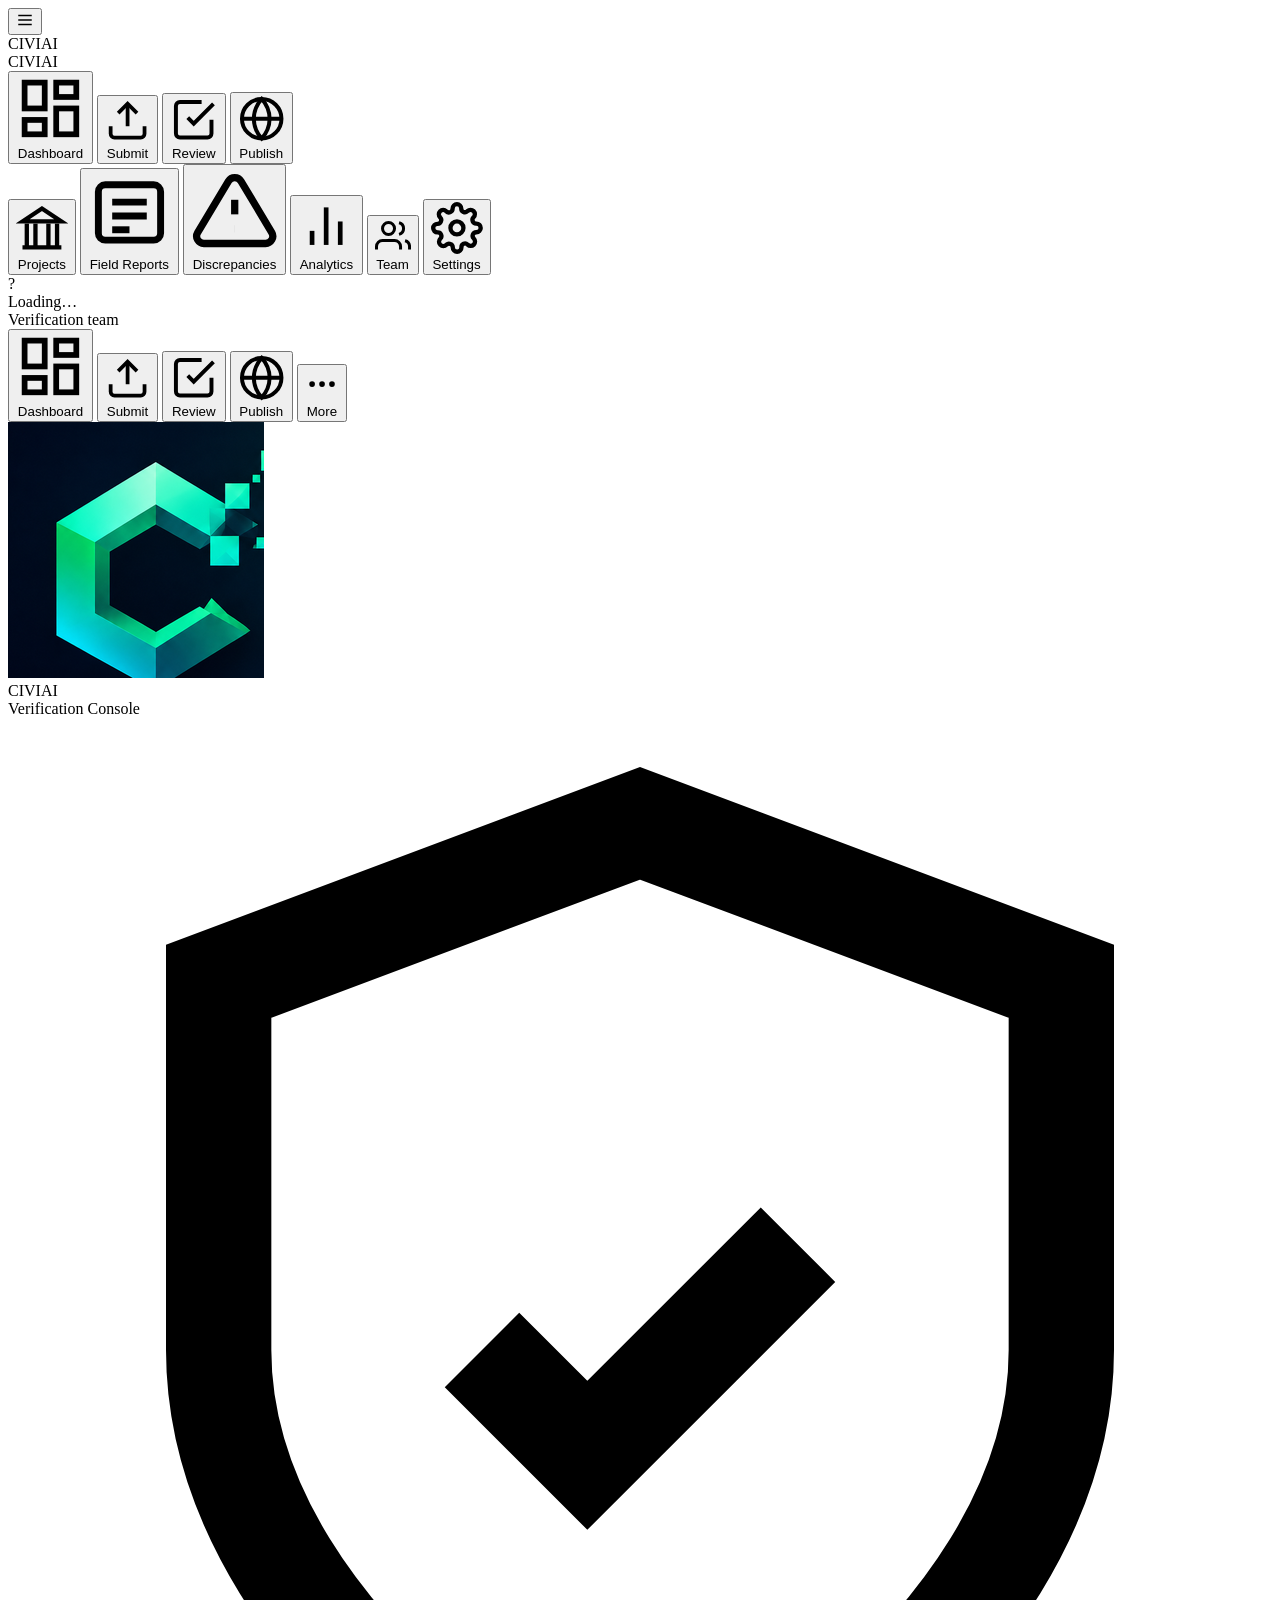
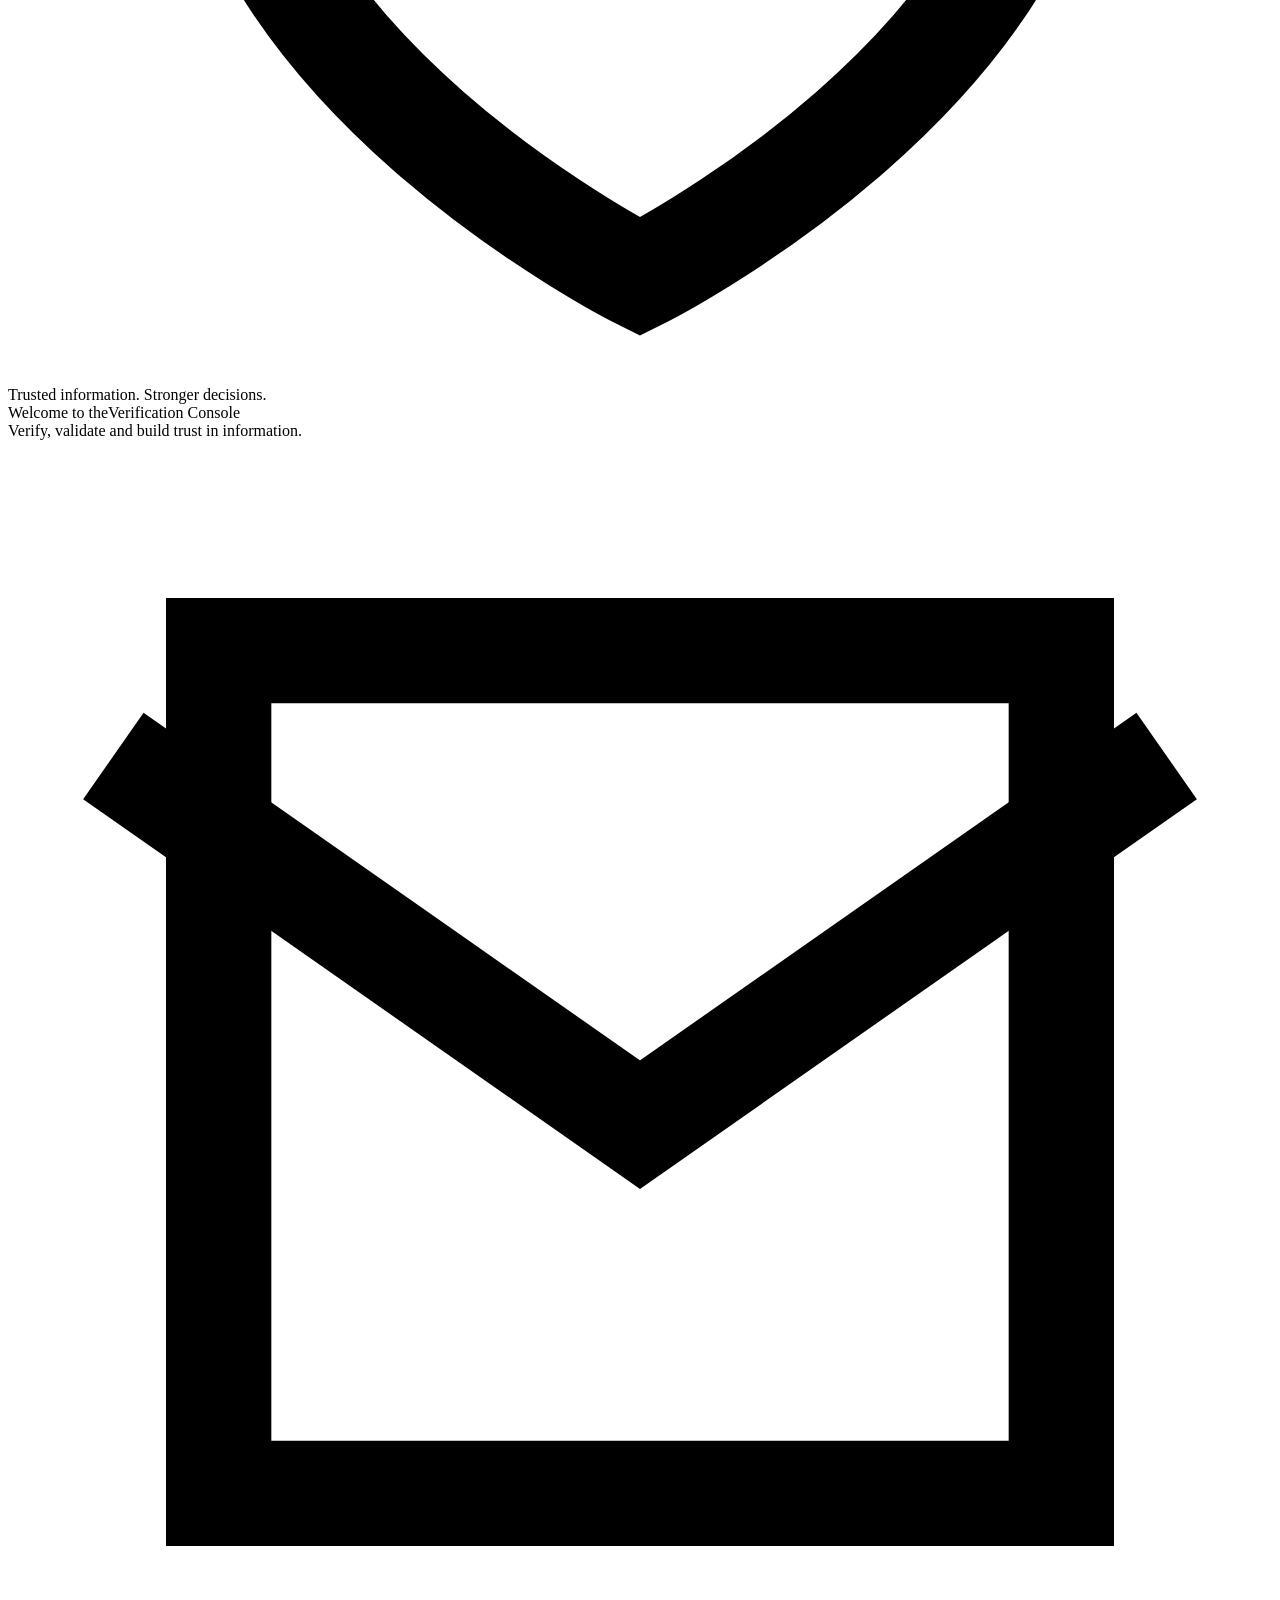
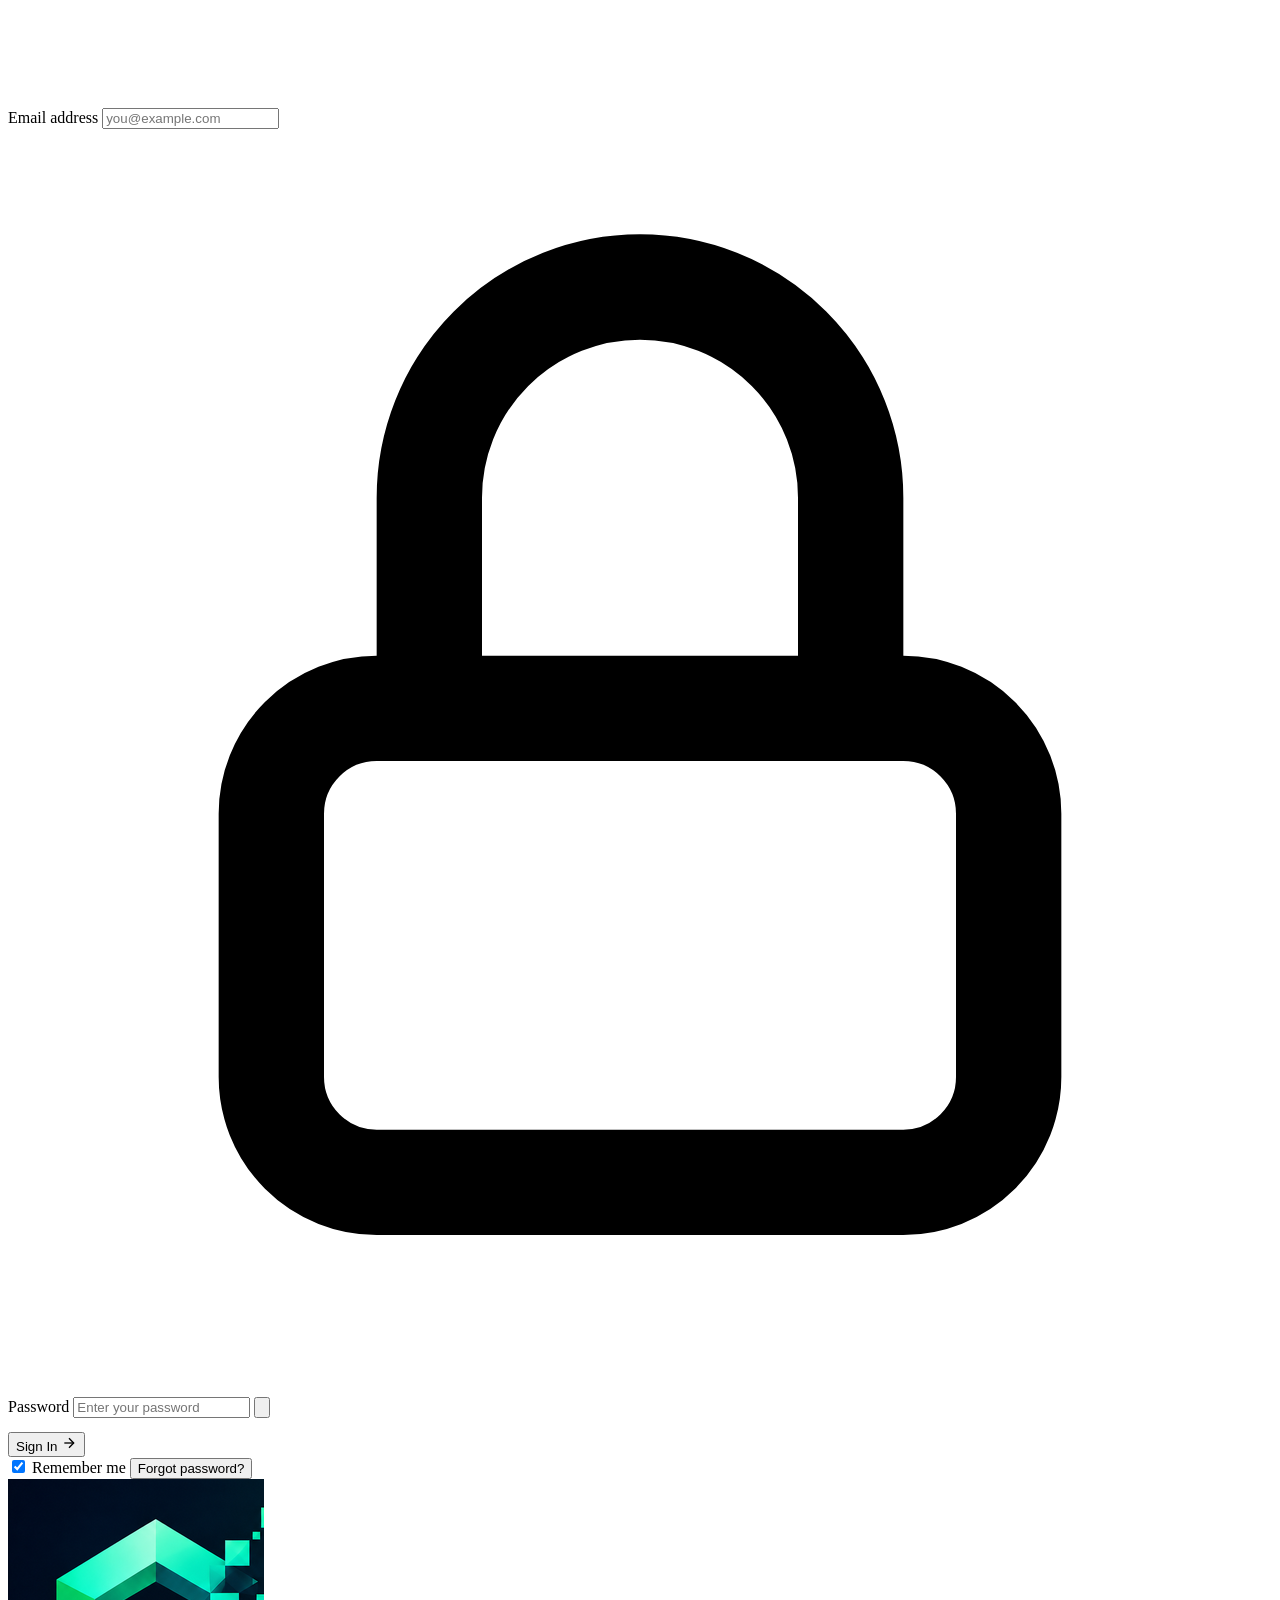
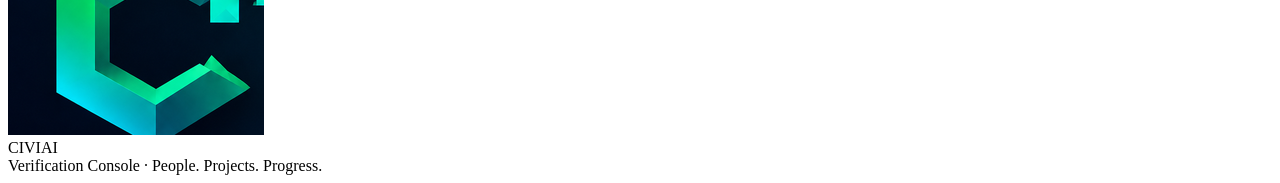
==== commit b4690bfb: "Rename index-70.html to index.html" ====
--- a/index.html
+++ b/index.html
@@ -143,6 +143,10 @@
     else if(key === "publish") renderPublishView();
     else if(key === "projects") renderProjectsView();
     else if(key === "discrepancies") renderDiscrepanciesView();
+    else if(key === "fieldreports") renderFieldReportsView();
+    else if(key === "analytics") renderAnalyticsView();
+    else if(key === "team") renderTeamView();
+    else if(key === "settings") renderSettingsView();
     else renderPlaceholder(key);
   }
 
@@ -219,6 +223,7 @@
     });
     try{
       const projects = await apiFetch("/projects/");
+      state.allProjects = projects;
       const body = main.querySelector(".vc-panel-body");
       if(!projects.length){ body.innerHTML = '<div class="empty-state">No projects yet.</div>'; return; }
       body.innerHTML = `
@@ -872,6 +877,298 @@
     }
   }
 
+  /* ===================== FIELD REPORTS ===================== */
+  // No global "/evidence/" list endpoint exists on the backend (only
+  // per-project /evidence/project/{id}), so this aggregates evidence
+  // across every project client-side. Fine at current scale; if the
+  // project list grows large, ask the backend for a real GET /evidence/
+  // endpoint with pagination instead of N+1 fetching like this.
+  async function renderFieldReportsView(){
+    document.getElementById("vc-main").innerHTML = `
+      <div class="vc-page-header">
+        <div><div class="vc-page-title">Field Reports</div><div class="vc-page-sub">All evidence submitted from the field, across every project.</div></div>
+      </div>
+      <div class="vc-panel" style="margin-bottom:16px;">
+        <div class="vc-panel-head">
+          <h3>Filter</h3>
+          <div class="vc-searchbar"><input type="text" id="fr-search" placeholder="Search by project, source, or notes…"></div>
+        </div>
+        <div style="padding:12px 16px;display:flex;gap:8px;flex-wrap:wrap;" id="fr-type-filters"></div>
+      </div>
+      <div class="vc-panel"><div class="vc-panel-body" style="max-height:none;" id="fr-body"><div class="empty-state">Loading field reports…</div></div></div>
+    `;
+    const body = document.getElementById("fr-body");
+    try{
+      const projects = state.allProjects || await apiFetch("/projects/");
+      state.allProjects = projects;
+      if(!projects.length){ body.innerHTML = '<div class="empty-state">No projects yet, so no field reports either.</div>'; return; }
+
+      const results = await Promise.all(
+        projects.map(p => apiFetch(`/evidence/project/${p.id}`).then(items => items.map(ev => ({...ev, project_name: p.name}))).catch(() => []))
+      );
+      const allEvidence = results.flat().sort((a, b) => new Date(b.created_at) - new Date(a.created_at));
+      state.fieldReports = allEvidence;
+
+      if(!allEvidence.length){ body.innerHTML = '<div class="empty-state">No field evidence submitted yet.</div>'; return; }
+
+      const types = [...new Set(allEvidence.map(e => e.evidence_type))];
+      const filterBox = document.getElementById("fr-type-filters");
+      filterBox.innerHTML = `<button class="btn btn-outline btn-sm fr-type-btn active" data-type="all">All (${allEvidence.length})</button>` +
+        types.map(t => {
+          const count = allEvidence.filter(e => e.evidence_type === t).length;
+          return `<button class="btn btn-outline btn-sm fr-type-btn" data-type="${escapeHtml(t)}">${ptCap(t)} (${count})</button>`;
+        }).join("");
+
+      let activeType = "all";
+      function renderRows(){
+        const q = document.getElementById("fr-search").value.trim().toLowerCase();
+        const rows = allEvidence.filter(e => {
+          if(activeType !== "all" && e.evidence_type !== activeType) return false;
+          if(!q) return true;
+          return (e.project_name || "").toLowerCase().includes(q)
+            || (e.source || "").toLowerCase().includes(q)
+            || (e.content || "").toLowerCase().includes(q)
+            || (e.location || "").toLowerCase().includes(q);
+        });
+        if(!rows.length){ body.innerHTML = '<div class="empty-state">No field reports match that filter.</div>'; return; }
+        body.innerHTML = `
+          <table class="vc-table">
+            <thead><tr><th>Project</th><th>Type</th><th>Source</th><th>Location</th><th>Submitted</th></tr></thead>
+            <tbody>${rows.map(ev => `
+              <tr>
+                <td><div class="vc-cell-title"><span class="t">${escapeHtml(ev.project_name)}</span>${ev.content ? `<span class="m">${escapeHtml(ev.content.slice(0,60))}${ev.content.length > 60 ? "…" : ""}</span>` : ""}</div></td>
+                <td><span class="vc-ev-tag">${escapeHtml(ev.evidence_type)}</span></td>
+                <td>${escapeHtml(ev.source || "\u2014")}</td>
+                <td>${escapeHtml(ev.location || "\u2014")}</td>
+                <td>${formatDate(ev.created_at)}</td>
+              </tr>
+            `).join("")}</tbody>
+          </table>
+        `;
+      }
+      renderRows();
+      filterBox.querySelectorAll(".fr-type-btn").forEach(btn => {
+        btn.addEventListener("click", () => {
+          filterBox.querySelectorAll(".fr-type-btn").forEach(b => b.classList.remove("active"));
+          btn.classList.add("active");
+          activeType = btn.dataset.type;
+          renderRows();
+        });
+      });
+      document.getElementById("fr-search").addEventListener("input", renderRows);
+    }catch(e){
+      body.innerHTML = `<div class="error-state">${e.message}</div>`;
+    }
+  }
+
+  /* ===================== ANALYTICS ===================== */
+  // Built entirely from data the console already fetches elsewhere
+  // (dashboard counts, projects list, discrepancies) — no new backend
+  // endpoints required.
+  async function renderAnalyticsView(){
+    document.getElementById("vc-main").innerHTML = `
+      <div class="vc-page-header"><div><div class="vc-page-title">Analytics</div><div class="vc-page-sub">A read of verification health across every tracked project.</div></div></div>
+      <div class="vc-stat-grid" id="an-stats">
+        <div class="vc-stat-card"><div class="skeleton" style="height:60px;"></div></div>
+        <div class="vc-stat-card"><div class="skeleton" style="height:60px;"></div></div>
+        <div class="vc-stat-card"><div class="skeleton" style="height:60px;"></div></div>
+        <div class="vc-stat-card"><div class="skeleton" style="height:60px;"></div></div>
+      </div>
+      <div class="vc-grid-2">
+        <div class="vc-panel">
+          <div class="vc-panel-head"><h3>Projects by Status</h3></div>
+          <div id="an-status-breakdown" style="padding:16px;"><div class="empty-state">Loading…</div></div>
+        </div>
+        <div class="vc-panel">
+          <div class="vc-panel-head"><h3>Verification Queue by Confidence</h3></div>
+          <div id="an-confidence-breakdown" style="padding:16px;"><div class="empty-state">Loading…</div></div>
+        </div>
+      </div>
+      <div class="vc-panel">
+        <div class="vc-panel-head"><h3>Largest Reported/Verified Discrepancies</h3></div>
+        <div class="vc-panel-body" style="max-height:none;" id="an-top-discrepancies"><div class="empty-state">Loading…</div></div>
+      </div>
+    `;
+    try{
+      const [dashboard, projects, discrepancies, queue] = await Promise.all([
+        apiFetch("/verification/dashboard"),
+        state.allProjects ? Promise.resolve(state.allProjects) : apiFetch("/projects/"),
+        apiFetch("/insights/discrepancies"),
+        apiFetch("/verification/queue"),
+      ]);
+      state.allProjects = projects;
+
+      const avgProgress = projects.length ? Math.round(projects.reduce((s,p) => s + (p.percent_complete||0), 0) / projects.length) : 0;
+
+      document.getElementById("an-stats").innerHTML = `
+        <div class="vc-stat-card"><div class="vc-stat-label">Total Projects</div><div class="vc-stat-value">${projects.length}</div></div>
+        <div class="vc-stat-card"><div class="vc-stat-label">Avg. Completion</div><div class="vc-stat-value">${avgProgress}%</div></div>
+        <div class="vc-stat-card"><div class="vc-stat-label">Verified Claims</div><div class="vc-stat-value">${dashboard.counts.verified}</div></div>
+        <div class="vc-stat-card"><div class="vc-stat-label">Open Discrepancies</div><div class="vc-stat-value" style="color:${discrepancies.items.length ? 'var(--danger)' : 'var(--white)'};">${discrepancies.items.length}</div></div>
+      `;
+
+      const statusCounts = {};
+      projects.forEach(p => { statusCounts[p.status] = (statusCounts[p.status]||0) + 1; });
+      const statusBox = document.getElementById("an-status-breakdown");
+      const statusEntries = Object.entries(statusCounts);
+      statusBox.innerHTML = statusEntries.length ? statusEntries.map(([status, count]) => {
+        const pct = projects.length ? Math.round(count / projects.length * 100) : 0;
+        return `
+          <div style="margin-bottom:12px;">
+            <div style="display:flex;justify-content:space-between;font-size:12.5px;margin-bottom:4px;">
+              <span>${ptCap(status)}</span><span class="slate">${count} (${pct}%)</span>
+            </div>
+            <div style="height:6px;background:var(--surface-2);border-radius:4px;overflow:hidden;">
+              <div style="height:100%;width:${pct}%;background:var(--teal);"></div>
+            </div>
+          </div>
+        `;
+      }).join("") : '<div class="empty-state">No projects yet.</div>';
+
+      const confCounts = {};
+      queue.forEach(v => { const k = v.confidence_label || "unrated"; confCounts[k] = (confCounts[k]||0) + 1; });
+      const confBox = document.getElementById("an-confidence-breakdown");
+      const confEntries = Object.entries(confCounts);
+      confBox.innerHTML = confEntries.length ? confEntries.map(([label, count]) => {
+        const pct = queue.length ? Math.round(count / queue.length * 100) : 0;
+        const color = label === "verified" ? "var(--teal)" : label === "conflicting" ? "var(--danger)" : label === "unknown" ? "var(--warning)" : "var(--blue)";
+        return `
+          <div style="margin-bottom:12px;">
+            <div style="display:flex;justify-content:space-between;font-size:12.5px;margin-bottom:4px;">
+              <span>${ptCap(label)}</span><span class="slate">${count} (${pct}%)</span>
+            </div>
+            <div style="height:6px;background:var(--surface-2);border-radius:4px;overflow:hidden;">
+              <div style="height:100%;width:${pct}%;background:${color};"></div>
+            </div>
+          </div>
+        `;
+      }).join("") : '<div class="empty-state">Queue is empty.</div>';
+
+      const topBox = document.getElementById("an-top-discrepancies");
+      const top = discrepancies.items.slice().sort((a,b) => Math.abs(b.percent_difference) - Math.abs(a.percent_difference)).slice(0, 8);
+      topBox.innerHTML = top.length ? `
+        <table class="vc-table">
+          <thead><tr><th>Project</th><th class="num">Reported</th><th class="num">Verified</th><th class="num">Difference</th></tr></thead>
+          <tbody>${top.map(d => `
+            <tr>
+              <td>${escapeHtml(d.project_name)}</td>
+              <td class="num">${formatNaira(d.reported_value)}</td>
+              <td class="num">${formatNaira(d.verified_value)}</td>
+              <td class="num" style="color:var(--danger);">${d.percent_difference}%</td>
+            </tr>
+          `).join("")}</tbody>
+        </table>
+      ` : '<div class="empty-state">No discrepancies to rank right now.</div>';
+    }catch(e){
+      document.getElementById("an-stats").innerHTML = `<div class="error-state">${e.message}</div>`;
+    }
+  }
+
+  /* ===================== TEAM ===================== */
+  // There's no backend endpoint to list other users/roles yet (only
+  // /auth/me for the signed-in account), so this can only show the
+  // current reviewer honestly rather than inventing team-mates. Add a
+  // GET /users/ (or similar, admin-only) endpoint on the backend and
+  // this page can be filled in properly — the fetch is already
+  // structured to make that a one-line swap (see loadTeamMembers below).
+  async function renderTeamView(){
+    document.getElementById("vc-main").innerHTML = `
+      <div class="vc-page-header"><div><div class="vc-page-title">Team</div><div class="vc-page-sub">Everyone with researcher, reviewer, or admin access.</div></div></div>
+      <div class="vc-panel"><div class="vc-panel-body" style="max-height:none;" id="team-body"><div class="empty-state">Loading…</div></div></div>
+    `;
+    await loadTeamMembers();
+  }
+
+  async function loadTeamMembers(){
+    const body = document.getElementById("team-body");
+    try{
+      let members;
+      try{
+        // Swap target once a real endpoint exists, e.g. "/users/?role=researcher,reviewer,admin"
+        members = await apiFetch("/team/members");
+      }catch(e){
+        const me = await apiFetch("/auth/me");
+        members = [me];
+        body.innerHTML = `
+          <div class="empty-state" style="text-align:left;padding:16px 16px 0;">
+            No team-listing endpoint yet, so this only shows your own account. Add a users-list endpoint (admin-only) on the backend to show the full team here.
+          </div>
+          <table class="vc-table">
+            <thead><tr><th>Name</th><th>Email</th><th>Role</th></tr></thead>
+            <tbody>${members.map(m => `
+              <tr>
+                <td>${escapeHtml(m.name || "\u2014")}</td>
+                <td>${escapeHtml(m.email || "\u2014")}</td>
+                <td><span class="pill pill-teal">${ptCap(m.role || "researcher")}</span></td>
+              </tr>
+            `).join("")}</tbody>
+          </table>
+        `;
+        return;
+      }
+      body.innerHTML = `
+        <table class="vc-table">
+          <thead><tr><th>Name</th><th>Email</th><th>Role</th></tr></thead>
+          <tbody>${members.map(m => `
+            <tr>
+              <td>${escapeHtml(m.name || "\u2014")}</td>
+              <td>${escapeHtml(m.email || "\u2014")}</td>
+              <td><span class="pill pill-teal">${ptCap(m.role || "researcher")}</span></td>
+            </tr>
+          `).join("")}</tbody>
+        </table>
+      `;
+    }catch(e){
+      body.innerHTML = `<div class="error-state">${e.message}</div>`;
+    }
+  }
+
+  /* ===================== SETTINGS ===================== */
+  async function renderSettingsView(){
+    document.getElementById("vc-main").innerHTML = `
+      <div class="vc-page-header"><div><div class="vc-page-title">Settings</div><div class="vc-page-sub">Your account and console preferences.</div></div></div>
+      <div class="vc-panel" style="margin-bottom:16px;">
+        <div class="vc-panel-head"><h3>Account</h3></div>
+        <div style="padding:16px;" id="settings-account"><div class="empty-state">Loading…</div></div>
+      </div>
+      <div class="vc-panel" style="margin-bottom:16px;">
+        <div class="vc-panel-head"><h3>Console</h3></div>
+        <div style="padding:16px;">
+          <div class="field">
+            <label>API endpoint</label>
+            <input type="text" id="settings-api-base" value="${escapeHtml(API_BASE)}" readonly style="opacity:.7;">
+          </div>
+          <div class="empty-state" style="text-align:left;padding:0;">To point this console at a different backend, set <code>window.CIVIAI_API_BASE</code> before <code>assets/api.js</code> loads, or edit the default in <code>assets/api.js</code>.</div>
+        </div>
+      </div>
+      <div class="vc-panel">
+        <div class="vc-panel-head"><h3>Session</h3></div>
+        <div style="padding:16px;">
+          <button class="btn btn-outline" id="settings-signout">Sign out</button>
+        </div>
+      </div>
+    `;
+    document.getElementById("settings-signout").addEventListener("click", () => {
+      clearToken();
+      window.location.reload();
+    });
+    try{
+      const me = await apiFetch("/auth/me");
+      document.getElementById("settings-account").innerHTML = `
+        <div style="display:flex;align-items:center;gap:12px;">
+          <div class="vc-avatar" style="width:44px;height:44px;font-size:16px;">${(me.name || me.email || "?").charAt(0).toUpperCase()}</div>
+          <div>
+            <div style="font-weight:700;">${escapeHtml(me.name || "Unnamed")}</div>
+            <div class="slate" style="font-size:12.5px;">${escapeHtml(me.email || "")}</div>
+            <span class="pill pill-teal" style="margin-top:6px;">${ptCap(me.role || "researcher")}</span>
+          </div>
+        </div>
+      `;
+    }catch(e){
+      document.getElementById("settings-account").innerHTML = `<div class="error-state">${e.message}</div>`;
+    }
+  }
+
   async function loadCurrentUser(){
     try{
       const me = await apiFetch("/auth/me");
--- a/assets/theme.css
+++ b/assets/theme.css
@@ -1,363 +1,209 @@
-/* CiviAI shared theme — same tokens as the main app, so Project Tracker
-   and the Verification Console feel like one product, not a bolt-on. */
-:root{
-  --bg:#0b1220;
-  --surface:#131c2e;
-  --surface-2:#0f1728;
-  --border:#223049;
-  --teal:#14b8a6;
-  --teal-dim:rgba(20,184,166,0.14);
-  --white:#f5f7fa;
-  --slate:#8b98ac;
-  --danger:#f87171;
-  --danger-dim:rgba(248,113,113,0.14);
-  --warning:#f5b942;
-  --warning-dim:rgba(245,185,66,0.14);
-  --purple:#a78bfa;
-  --purple-dim:rgba(167,139,250,0.14);
-  --blue:#60a5fa;
-  --radius:14px;
-  --radius-sm:9px;
-}
-*{box-sizing:border-box;}
-html,body{margin:0;padding:0;height:100%;}
-body{
-  font-family:-apple-system,BlinkMacSystemFont,"Segoe UI",Roboto,Helvetica,Arial,sans-serif;
-  background:var(--bg);
-  color:var(--white);
-  -webkit-font-smoothing:antialiased;
-}
-a{color:inherit;}
-button{font-family:inherit;}
-h1,h2,h3,h4{margin:0;font-weight:700;}
-p{margin:0;}
-
-.slate{color:var(--slate);}
-.hidden{display:none !important;}
-
-/* ---- shared primitives ---- */
-.card{
-  background:var(--surface);
-  border:1px solid var(--border);
-  border-radius:var(--radius);
-  padding:16px;
-}
-.stat-card{
-  background:var(--surface);
-  border:1px solid var(--border);
-  border-radius:var(--radius);
-  padding:14px 16px;
-}
-.stat-card .stat-label{font-size:12.5px;color:var(--slate);margin-bottom:8px;}
-.stat-card .stat-value{font-size:22px;font-weight:700;letter-spacing:-.2px;}
-
-.pill{
-  display:inline-flex;align-items:center;gap:6px;
-  padding:4px 10px;border-radius:999px;font-size:12.5px;font-weight:600;
-}
-.pill-teal{background:var(--teal-dim);color:var(--teal);}
-.pill-warning{background:var(--warning-dim);color:var(--warning);}
-.pill-danger{background:var(--danger-dim);color:var(--danger);}
-.pill-slate{background:rgba(139,152,172,0.14);color:var(--slate);}
-
-.btn{
-  display:inline-flex;align-items:center;justify-content:center;gap:8px;
-  border-radius:var(--radius-sm);border:1px solid transparent;
-  padding:11px 18px;font-size:14.5px;font-weight:600;cursor:pointer;
-  transition:background .15s ease, border-color .15s ease;
-}
-.btn-primary{background:var(--teal);color:#00201c;}
-.btn-primary:hover{background:#0fa696;}
-.btn-outline{background:transparent;border-color:var(--border);color:var(--white);}
-.btn-outline:hover{border-color:var(--slate);}
-.btn-sm{padding:7px 12px;font-size:13px;}
-.btn:disabled{opacity:.55;cursor:not-allowed;}
-
-input[type=text], input[type=email], input[type=password], input[type=number], textarea, select{
-  width:100%;background:var(--surface-2);border:1px solid var(--border);
-  border-radius:var(--radius-sm);color:var(--white);padding:10px 12px;
-  font-size:14.5px;font-family:inherit;outline:none;
-}
-input:focus, textarea:focus, select:focus{border-color:var(--teal);}
-label{font-size:12.5px;color:var(--slate);display:block;margin-bottom:6px;}
-.field{margin-bottom:14px;}
-
-.empty-state{
-  padding:40px 20px;text-align:center;color:var(--slate);font-size:14px;
-}
-.error-state{
-  padding:16px;border:1px solid var(--danger);background:var(--danger-dim);
-  border-radius:var(--radius-sm);color:var(--danger);font-size:13.5px;
-}
-.skeleton{
-  background:linear-gradient(90deg, var(--surface-2) 0%, var(--border) 50%, var(--surface-2) 100%);
-  background-size:200% 100%;animation:shimmer 1.4s infinite;border-radius:8px;
-}
-@keyframes shimmer{0%{background-position:200% 0;}100%{background-position:-200% 0;}}
-
-/* toast */
-#toast-host{position:fixed;bottom:20px;left:50%;transform:translateX(-50%);z-index:999;display:flex;flex-direction:column;gap:8px;align-items:center;}
-.toast{
-  background:var(--surface);border:1px solid var(--border);color:var(--white);
-  padding:10px 16px;border-radius:999px;font-size:13.5px;box-shadow:0 8px 24px rgba(0,0,0,.4);
-  animation:toast-in .18s ease;
-}
-.toast.toast-error{border-color:var(--danger);color:var(--danger);}
-@keyframes toast-in{from{opacity:0;transform:translateY(6px);}to{opacity:1;transform:translateY(0);}}
-
-/* auth gate modal, shared by both apps */
-#auth-gate{
-  position:fixed;inset:0;background:rgba(4,8,16,0.72);z-index:900;
-  display:flex;align-items:center;justify-content:center;padding:20px;
-}
-#auth-gate .auth-box{width:100%;max-width:340px;}
-#auth-gate .auth-title{font-size:19px;margin-bottom:4px;}
-#auth-gate .auth-sub{font-size:13.5px;color:var(--slate);margin-bottom:18px;}
-
-::-webkit-scrollbar{width:8px;height:8px;}
-::-webkit-scrollbar-thumb{background:var(--border);border-radius:8px;}
-
-/* ---- Verification Console dashboard layout ---- */
-#vc-shell{display:flex;min-height:100vh;}
-#vc-sidebar{
-  width:220px;flex-shrink:0;background:var(--surface);border-right:1px solid var(--border);
-  padding:18px 12px;display:flex;flex-direction:column;position:sticky;top:0;height:100vh;overflow-y:auto;
-}
-.vc-brand{font-weight:800;font-size:18px;padding:6px 10px 20px;}
-.vc-brand span{color:var(--teal);}
-.vc-nav-item{
-  display:flex;align-items:center;gap:10px;padding:9px 12px;border-radius:10px;
-  color:var(--slate);font-size:13.5px;font-weight:600;cursor:pointer;margin-bottom:2px;background:none;border:none;width:100%;text-align:left;
-}
-.vc-nav-item svg{width:16px;height:16px;flex-shrink:0;}
-.vc-nav-item:hover{background:rgba(255,255,255,0.04);color:var(--white);}
-.vc-nav-item.active{background:var(--teal-dim);color:var(--teal);}
-.vc-sidebar-foot{margin-top:auto;padding:12px 10px 4px;display:flex;align-items:center;gap:10px;border-top:1px solid var(--border);}
-.vc-avatar{width:32px;height:32px;border-radius:50%;background:var(--surface-2);display:flex;align-items:center;justify-content:center;font-size:13px;font-weight:700;color:var(--teal);flex-shrink:0;}
-.vc-foot-name{font-size:12.5px;font-weight:600;}
-.vc-foot-role{font-size:11px;color:var(--slate);}
-
-#vc-main{flex:1;padding:22px 26px;max-width:1600px;}
-.vc-page-header{display:flex;justify-content:space-between;align-items:flex-start;margin-bottom:18px;flex-wrap:wrap;gap:10px;}
-.vc-page-title{font-size:21px;}
-.vc-page-sub{color:var(--slate);font-size:13px;margin-top:2px;}
-
-.vc-grid-2{display:grid;grid-template-columns:1.4fr 1fr;gap:16px;margin-bottom:16px;}
-@media (max-width:1150px){.vc-grid-2{grid-template-columns:1fr;}}
-.vc-grid-3{display:grid;grid-template-columns:1fr 1fr 1fr;gap:16px;margin-bottom:16px;}
-@media (max-width:1150px){.vc-grid-3{grid-template-columns:1fr;}}
-
-.vc-stat-grid{display:grid;grid-template-columns:repeat(4,1fr);gap:12px;margin-bottom:20px;}
-@media (max-width:900px){.vc-stat-grid{grid-template-columns:1fr 1fr;}}
-.vc-stat-card{background:var(--surface);border:1px solid var(--border);border-radius:var(--radius);padding:14px 16px;}
-.vc-stat-top{display:flex;justify-content:space-between;align-items:flex-start;}
-.vc-stat-label{font-size:12.5px;color:var(--slate);}
-.vc-stat-icon{width:30px;height:30px;border-radius:8px;display:flex;align-items:center;justify-content:center;flex-shrink:0;}
-.vc-stat-icon svg{width:15px;height:15px;}
-.vc-stat-value{font-size:26px;font-weight:700;margin-top:8px;letter-spacing:-.3px;}
-.vc-stat-delta{font-size:11.5px;margin-top:4px;}
-.vc-delta-up{color:var(--teal);}
-.vc-delta-down{color:var(--danger);}
-.vc-delta-flat{color:var(--slate);}
-
-.vc-section-label{display:flex;justify-content:space-between;align-items:center;margin:4px 0 10px;}
-.vc-section-label h3{font-size:15px;}
-.vc-section-label a{font-size:12.5px;color:var(--teal);cursor:pointer;}
-
-.vc-priority-row{display:grid;grid-template-columns:1fr 1fr 1fr;gap:12px;margin-bottom:22px;}
-@media (max-width:1150px){.vc-priority-row{grid-template-columns:1fr;}}
-.vc-priority-card{background:var(--surface);border:1px solid var(--border);border-radius:var(--radius);padding:12px;}
-.vc-tag{display:inline-block;font-size:10.5px;font-weight:700;padding:3px 8px;border-radius:6px;margin-bottom:8px;text-transform:uppercase;letter-spacing:.3px;}
-.vc-tag-new{background:var(--teal-dim);color:var(--teal);}
-.vc-tag-attention{background:var(--warning-dim);color:var(--warning);}
-.vc-tag-discrepancy{background:var(--danger-dim);color:var(--danger);}
-.vc-priority-title{font-weight:700;font-size:14.5px;margin-bottom:2px;}
-.vc-priority-meta{font-size:12px;color:var(--slate);margin-bottom:2px;}
-.vc-priority-img{width:100%;height:64px;border-radius:8px;background:var(--surface-2);margin-top:10px;display:flex;align-items:center;justify-content:center;color:var(--border);font-size:10.5px;}
-.vc-priority-foot{display:flex;justify-content:space-between;align-items:center;margin-top:10px;}
-
-.vc-panel{background:var(--surface);border:1px solid var(--border);border-radius:var(--radius);overflow:hidden;}
-.vc-panel-head{display:flex;justify-content:space-between;align-items:center;padding:14px 16px;border-bottom:1px solid var(--border);gap:10px;flex-wrap:wrap;}
-.vc-panel-head h3{font-size:14.5px;}
-.vc-panel-body{max-height:400px;overflow-y:auto;}
-.vc-searchbar{flex:1;min-width:160px;}
-.vc-searchbar input{margin:0;}
-
-table.vc-table{width:100%;border-collapse:collapse;font-size:12.5px;}
-table.vc-table th{text-align:left;color:var(--slate);font-weight:600;padding:9px 14px;border-bottom:1px solid var(--border);position:sticky;top:0;background:var(--surface);}
-table.vc-table td{padding:10px 14px;border-bottom:1px solid var(--border);vertical-align:middle;}
-table.vc-table tr:last-child td{border-bottom:none;}
-.vc-row-link{color:var(--teal);cursor:pointer;font-weight:600;background:none;border:none;font-size:12.5px;padding:0;}
-.vc-cell-title{display:flex;flex-direction:column;}
-.vc-cell-title .t{font-weight:600;}
-.vc-cell-title .m{font-size:11.5px;color:var(--slate);}
-
-.vc-status{display:inline-flex;padding:3px 9px;border-radius:6px;font-size:11px;font-weight:700;white-space:nowrap;}
-.vc-status-pending{background:var(--warning-dim);color:var(--warning);}
-.vc-status-progress{background:rgba(96,165,250,0.14);color:var(--blue);}
-.vc-status-verified{background:var(--teal-dim);color:var(--teal);}
-.vc-status-danger{background:var(--danger-dim);color:var(--danger);}
-
-.vc-workspace{display:grid;grid-template-columns:1fr 1fr 1fr;gap:0;}
-@media (max-width:1150px){.vc-workspace{grid-template-columns:1fr;}}
-.vc-ws-col{padding:16px;border-right:1px solid var(--border);}
-.vc-workspace .vc-ws-col:last-child{border-right:none;}
-@media (max-width:1150px){.vc-ws-col{border-right:none;border-bottom:1px solid var(--border);}}
-.vc-ws-nav{display:flex;align-items:center;gap:8px;}
-.vc-ws-nav button{background:var(--surface-2);border:1px solid var(--border);color:var(--white);width:26px;height:26px;border-radius:7px;cursor:pointer;}
-.vc-ws-nav button:disabled{opacity:.4;cursor:not-allowed;}
-.vc-ai-badge{display:inline-block;margin-top:8px;font-size:11px;padding:3px 9px;border-radius:6px;background:var(--teal-dim);color:var(--teal);font-weight:700;}
-.vc-ws-label{font-size:11.5px;color:var(--slate);margin:10px 0 2px;}
-.vc-ws-value{font-size:13.5px;}
-
-.vc-evidence-item{padding:10px 0;border-bottom:1px solid var(--border);}
-.vc-evidence-item:last-child{border-bottom:none;}
-.vc-ev-tag{font-size:10px;font-weight:700;padding:2px 7px;border-radius:5px;background:rgba(139,152,172,0.14);color:var(--slate);}
-
-.vc-decision-option{
-  display:flex;align-items:flex-start;gap:10px;padding:10px;border:1px solid var(--border);
-  border-radius:10px;margin-bottom:8px;cursor:pointer;
-}
-.vc-decision-option.selected{border-color:var(--teal);background:var(--teal-dim);}
-.vc-decision-option input{margin-top:2px;}
-.vc-decision-option .t{font-weight:600;font-size:13.5px;}
-.vc-decision-option .m{font-size:11.5px;color:var(--slate);}
-
-.vc-history-item{position:relative;padding-left:20px;padding-bottom:16px;}
-.vc-history-item::before{content:"";position:absolute;left:3px;top:4px;width:8px;height:8px;border-radius:50%;background:var(--teal);}
-.vc-history-item::after{content:"";position:absolute;left:6px;top:14px;bottom:0;width:1px;background:var(--border);}
-.vc-history-item:last-child::after{display:none;}
-.vc-history-item .t{font-size:12.5px;font-weight:600;}
-.vc-history-item .d{font-size:11px;color:var(--slate);}
-
-.vc-flow-strip{display:flex;justify-content:space-between;gap:6px;padding:16px;}
-.vc-flow-step{flex:1;text-align:center;}
-.vc-flow-circle{width:34px;height:34px;border-radius:50%;background:var(--surface-2);border:1px solid var(--border);display:flex;align-items:center;justify-content:center;margin:0 auto 8px;font-weight:700;font-size:13px;color:var(--slate);}
-.vc-flow-step .t{font-size:12px;font-weight:700;}
-.vc-flow-step .m{font-size:10.5px;color:var(--slate);margin-top:2px;}
-
-.vc-confidence-row{display:flex;align-items:flex-start;gap:10px;padding:8px 16px;}
-.vc-confidence-dot{width:9px;height:9px;border-radius:50%;margin-top:5px;flex-shrink:0;}
-.vc-confidence-row .t{font-size:13px;font-weight:600;}
-.vc-confidence-row .m{font-size:11.5px;color:var(--slate);}
-
-.vc-discrepancy-panel{border-color:var(--danger);}
-.vc-discrepancy-panel .vc-panel-head{background:var(--danger-dim);}
-
-/* ---- access screens ---- */
-#vc-access-denied{max-width:420px;margin:80px auto;text-align:center;padding:0 20px;}
-#vc-access-denied .icon{width:56px;height:56px;border-radius:50%;background:var(--danger-dim);color:var(--danger);display:flex;align-items:center;justify-content:center;margin:0 auto 16px;}
-#vc-access-denied .icon svg{width:26px;height:26px;}
-#vc-access-denied h2{font-size:19px;margin-bottom:8px;}
-#vc-access-denied p{color:var(--slate);font-size:13.5px;line-height:1.5;margin-bottom:20px;}
-
-/* ---- mobile ---- */
-.vc-topbar{display:none;}
-.vc-drawer-backdrop{display:none;}
-
-@media (max-width:860px){
-  .vc-topbar{
-    display:flex;align-items:center;gap:12px;padding:14px 16px;background:var(--surface);
-    border-bottom:1px solid var(--border);position:sticky;top:0;z-index:30;
-  }
-  .vc-topbar .vc-brand{padding:0;flex:1;}
-  .vc-hamburger{
-    background:none;border:1px solid var(--border);border-radius:9px;width:36px;height:36px;
-    display:flex;align-items:center;justify-content:center;color:var(--white);cursor:pointer;flex-shrink:0;
-  }
-  #vc-sidebar{
-    position:fixed;top:0;left:0;height:100vh;z-index:50;
-    transform:translateX(-100%);transition:transform .2s ease;
-    box-shadow:0 0 40px rgba(0,0,0,.5);
-  }
-  #vc-sidebar.open{transform:translateX(0);}
-  .vc-drawer-backdrop.open{
-    display:block;position:fixed;inset:0;background:rgba(4,8,16,0.6);z-index:40;
-  }
-  #vc-shell{flex-direction:column;}
-  #vc-main{padding:14px;}
-  .vc-page-title{font-size:18px;}
-  .vc-stat-grid{grid-template-columns:1fr 1fr;gap:8px;}
-  .vc-priority-row{grid-template-columns:1fr;}
-  .vc-panel-body{overflow-x:auto;}
-  table.vc-table{min-width:520px;}
-  .vc-workspace{grid-template-columns:1fr;}
-}
-@media (max-width:420px){
-  .vc-stat-grid{grid-template-columns:1fr;}
-}
-
-/* ---- Polished login + access-restricted screens ---- */
-#auth-gate{
-  background:radial-gradient(circle at 85% 0%, rgba(20,184,166,0.12), transparent 55%), var(--bg);
-}
-#auth-gate .auth-box{
-  max-width:400px;background:none;border:none;padding:0;
-}
-.vlogin-top{display:flex;justify-content:space-between;align-items:flex-start;margin-bottom:36px;}
-.vlogin-brand{display:flex;align-items:center;gap:10px;}
-.vlogin-brand img{width:34px;height:34px;border-radius:8px;}
-.vlogin-brand .name{font-weight:800;font-size:19px;line-height:1.1;}
-.vlogin-brand .name span{color:var(--teal);}
-.vlogin-brand .sub{font-size:11.5px;color:var(--slate);margin-top:1px;}
-.vlogin-shield{width:44px;height:44px;border-radius:50%;border:1px solid var(--teal);display:flex;align-items:center;justify-content:center;color:var(--teal);flex-shrink:0;}
-.vlogin-shield svg{width:20px;height:20px;}
-.vlogin-tagline{font-size:12.5px;color:var(--slate);margin-bottom:18px;}
-.vlogin-heading{font-size:26px;font-weight:800;line-height:1.2;margin-bottom:10px;}
-.vlogin-heading span{color:var(--teal);display:block;}
-.vlogin-sub{font-size:13.5px;color:var(--slate);margin-bottom:26px;}
-.vlogin-field{
-  position:relative;margin-bottom:14px;border:1px solid var(--border);border-radius:12px;
-  background:var(--surface);padding:10px 14px 10px 42px;
-}
-.vlogin-field label{font-size:11px;color:var(--slate);margin-bottom:2px;display:block;}
-.vlogin-field input{background:none;border:none;padding:0;font-size:14.5px;width:100%;}
-.vlogin-field .field-icon{position:absolute;left:14px;top:0;bottom:0;display:flex;align-items:center;color:var(--slate);}
-.vlogin-field .field-icon svg{width:16px;height:16px;}
-.vlogin-field .toggle-eye{position:absolute;right:14px;top:0;bottom:0;display:flex;align-items:center;color:var(--slate);cursor:pointer;background:none;border:none;}
-.vlogin-field .toggle-eye svg{width:16px;height:16px;}
-.vlogin-btn{
-  width:100%;background:var(--teal);color:#00201c;border:none;border-radius:12px;padding:13px;
-  font-size:15px;font-weight:700;cursor:pointer;display:flex;align-items:center;justify-content:center;gap:8px;
-  margin-bottom:14px;
-}
-.vlogin-btn:hover{background:#0fa696;}
-.vlogin-btn:disabled{opacity:.6;cursor:not-allowed;}
-.vlogin-row{display:flex;justify-content:space-between;align-items:center;font-size:12.5px;margin-bottom:20px;}
-.vlogin-remember{display:flex;align-items:center;gap:7px;color:var(--slate);}
-.vlogin-remember input{width:auto;accent-color:var(--teal);}
-.vlogin-forgot{color:var(--teal);cursor:pointer;background:none;border:none;font-size:12.5px;}
-.vlogin-divider{display:flex;align-items:center;gap:10px;color:var(--slate);font-size:12px;margin-bottom:16px;}
-.vlogin-divider::before, .vlogin-divider::after{content:"";flex:1;height:1px;background:var(--border);}
-.vlogin-footer{display:flex;align-items:center;gap:10px;margin-top:34px;padding-top:18px;border-top:1px solid var(--border);}
-.vlogin-footer img{width:22px;height:22px;border-radius:6px;}
-.vlogin-footer .name{font-weight:800;font-size:12.5px;}
-.vlogin-footer .name span{color:var(--teal);}
-.vlogin-footer .tag{font-size:11px;color:var(--slate);}
-
-#vc-access-denied{max-width:400px;margin:60px auto 0;text-align:center;padding:0 20px;}
-.vad-icon-wrap{position:relative;width:84px;height:84px;margin:0 auto 20px;}
-.vad-icon-wrap .circle{width:84px;height:84px;border-radius:50%;background:var(--surface);border:1px solid var(--border);display:flex;align-items:center;justify-content:center;color:var(--teal);}
-.vad-icon-wrap .circle svg{width:36px;height:36px;}
-.vad-icon-wrap .badge{
-  position:absolute;bottom:-2px;right:-2px;width:30px;height:30px;border-radius:50%;background:var(--danger);
-  display:flex;align-items:center;justify-content:center;color:#2a0a0a;border:3px solid var(--bg);
-}
-.vad-icon-wrap .badge svg{width:15px;height:15px;}
-#vc-access-denied h2{font-size:22px;margin-bottom:20px;}
-.vad-card{background:var(--surface);border:1px solid var(--border);border-radius:var(--radius);padding:18px;text-align:left;margin-bottom:20px;}
-.vad-email-row{display:flex;align-items:center;gap:10px;margin-bottom:12px;}
-.vad-email-row .icon{width:34px;height:34px;border-radius:9px;background:var(--surface-2);display:flex;align-items:center;justify-content:center;color:var(--teal);flex-shrink:0;}
-.vad-email-row .icon svg{width:16px;height:16px;}
-.vad-email-row .email{font-size:14px;font-weight:600;}
-.vad-line{font-size:13px;margin-bottom:2px;}
-.vad-role{font-size:12px;color:var(--slate);}
-.vad-info-row{display:flex;gap:10px;padding-top:14px;border-top:1px solid var(--border);}
-.vad-info-row svg{width:16px;height:16px;color:var(--slate);flex-shrink:0;margin-top:1px;}
-.vad-info-row p{font-size:12.5px;color:var(--slate);line-height:1.5;margin:0 0 6px;}
-.vlogin-signout{
-  display:inline-flex;align-items:center;gap:8px;border:1px solid var(--teal);color:var(--teal);
-  background:none;border-radius:12px;padding:11px 22px;font-size:14px;font-weight:700;cursor:pointer;
-}
-.vlogin-signout:hover{background:var(--teal-dim);}
-.vlogin-signout svg{width:16px;height:16px;}
+/* CiviAI shared frontend helpers.
+   Edit API_BASE to point at your deployed backend before uploading. */
+const API_BASE = window.CIVIAI_API_BASE || "https://civiai-backend.fastapicloud.dev";
+const TOKEN_KEY = "civiai_token";
+
+function getToken(){ return localStorage.getItem(TOKEN_KEY) || sessionStorage.getItem(TOKEN_KEY); }
+function setToken(t, remember){
+  if (remember === false) { sessionStorage.setItem(TOKEN_KEY, t); localStorage.removeItem(TOKEN_KEY); }
+  else { localStorage.setItem(TOKEN_KEY, t); sessionStorage.removeItem(TOKEN_KEY); }
+}
+function clearToken(){ localStorage.removeItem(TOKEN_KEY); sessionStorage.removeItem(TOKEN_KEY); }
+function isLoggedIn(){ return !!getToken(); }
+
+/**
+ * Thin wrapper around fetch. Throws an Error with a readable message on
+ * any non-2xx response or network failure, so callers can just try/catch
+ * and show state.error instead of re-implementing this everywhere.
+ */
+async function apiFetch(path, options = {}) {
+  const headers = Object.assign({ "Content-Type": "application/json" }, options.headers || {});
+  const token = getToken();
+  if (token) headers["Authorization"] = "Bearer " + token;
+
+  let response;
+  try {
+    response = await fetch(API_BASE + path, Object.assign({}, options, { headers }));
+  } catch (e) {
+    throw new Error("Could not reach the CiviAI API. Check API_BASE and your network connection.");
+  }
+
+  const isAuthEndpoint = path.startsWith("/auth/login") || path.startsWith("/auth/register") || path.startsWith("/auth/google");
+  if (response.status === 401 && !isAuthEndpoint) {
+    // A request other than login/register got rejected — an existing
+    // session actually died. Login/register are excluded here because a
+    // 401 from THEM means wrong credentials, not an expired session —
+    // even if a stale token happened to be sitting in storage and got
+    // attached to the request anyway.
+    clearToken();
+    throw new Error("Session expired. Please sign in again.");
+  }
+
+  if (!response.ok) {
+    let detail = response.statusText;
+    try {
+      const body = await response.json();
+      detail = body.detail || detail;
+    } catch (e) { /* response wasn't JSON, keep statusText */ }
+    throw new Error(typeof detail === "string" ? detail : JSON.stringify(detail));
+  }
+
+  if (response.status === 204) return null;
+  return response.json();
+}
+
+async function loginRequest(email, password, remember) {
+  const data = await apiFetch("/auth/login", {
+    method: "POST",
+    body: JSON.stringify({ email, password }),
+  });
+  setToken(data.token, remember);
+  return data;
+}
+
+/* ---- formatting helpers ---- */
+function formatNaira(amount) {
+  if (amount === null || amount === undefined) return "Not available";
+  const abs = Math.abs(amount);
+  if (abs >= 1e9) return "\u20a6" + (amount / 1e9).toFixed(2) + "B";
+  if (abs >= 1e6) return "\u20a6" + (amount / 1e6).toFixed(2) + "M";
+  return "\u20a6" + amount.toLocaleString();
+}
+
+function formatDate(value) {
+  if (!value) return "Not available";
+  const d = new Date(value);
+  if (isNaN(d.getTime())) return String(value);
+  return d.toLocaleDateString(undefined, { day: "2-digit", month: "short", year: "numeric" });
+}
+
+function escapeHtml(str) {
+  if (str === null || str === undefined) return "";
+  return String(str)
+    .replaceAll("&", "&amp;").replaceAll("<", "&lt;")
+    .replaceAll(">", "&gt;").replaceAll('"', "&quot;");
+}
+
+/* ---- toast ---- */
+function ensureToastHost() {
+  let host = document.getElementById("toast-host");
+  if (!host) {
+    host = document.createElement("div");
+    host.id = "toast-host";
+    document.body.appendChild(host);
+  }
+  return host;
+}
+function showToast(message, isError) {
+  const host = ensureToastHost();
+  const el = document.createElement("div");
+  el.className = "toast" + (isError ? " toast-error" : "");
+  el.textContent = message;
+  host.appendChild(el);
+  setTimeout(() => el.remove(), 4000);
+}
+
+/* ---- auth gate: shown when there's no token yet ---- */
+function renderAuthGate(onSuccess) {
+  if (isLoggedIn()) return;
+  if (document.getElementById("auth-gate")) return;
+
+  const gate = document.createElement("div");
+  gate.id = "auth-gate";
+  gate.innerHTML = `
+    <div class="auth-box">
+      <div class="vlogin-top">
+        <div class="vlogin-brand">
+          <img src="assets/logo.png" alt="CiviAI logo">
+          <div>
+            <div class="name">CIVI<span>AI</span></div>
+            <div class="sub">Verification Console</div>
+          </div>
+        </div>
+        <div class="vlogin-shield">
+          <svg viewBox="0 0 24 24" fill="none" stroke="currentColor" stroke-width="2"><path d="M12 22s8-4 8-10V5l-8-3-8 3v7c0 6 8 10 8 10z"/><path d="M9 12l2 2 4-4"/></svg>
+        </div>
+      </div>
+
+      <div class="vlogin-tagline">Trusted information. Stronger decisions.</div>
+      <div class="vlogin-heading">Welcome to the<span>Verification Console</span></div>
+      <div class="vlogin-sub">Verify, validate and build trust in information.</div>
+
+      <div class="vlogin-field">
+        <span class="field-icon"><svg viewBox="0 0 24 24" fill="none" stroke="currentColor" stroke-width="2"><path d="M4 4h16v16H4z"/><path d="M22 6l-10 7L2 6"/></svg></span>
+        <label>Email address</label>
+        <input type="email" id="ag-email" placeholder="you@example.com">
+      </div>
+      <div class="vlogin-field">
+        <span class="field-icon"><svg viewBox="0 0 24 24" fill="none" stroke="currentColor" stroke-width="2"><rect x="5" y="11" width="14" height="9" rx="2"/><path d="M8 11V7a4 4 0 0 1 8 0v4"/></svg></span>
+        <label>Password</label>
+        <input type="password" id="ag-password" placeholder="Enter your password">
+        <button type="button" class="toggle-eye" id="ag-toggle-eye">
+          <svg viewBox="0 0 24 24" fill="none" stroke="currentColor" stroke-width="2"><path d="M1 12s4-7 11-7 11 7 11 7-4 7-11 7-11-7-11-7z"/><circle cx="12" cy="12" r="3"/></svg>
+        </button>
+      </div>
+
+      <div id="ag-error" class="error-state hidden" style="margin-bottom:14px;"></div>
+
+      <button class="vlogin-btn" id="ag-submit">
+        Sign In <svg viewBox="0 0 24 24" fill="none" stroke="currentColor" stroke-width="2" style="width:16px;height:16px;"><line x1="5" y1="12" x2="19" y2="12"/><polyline points="12,5 19,12 12,19"/></svg>
+      </button>
+
+      <div class="vlogin-row">
+        <label class="vlogin-remember"><input type="checkbox" id="ag-remember" checked> Remember me</label>
+        <button class="vlogin-forgot" id="ag-forgot">Forgot password?</button>
+      </div>
+
+      <div class="vlogin-footer">
+        <img src="assets/logo.png" alt="">
+        <div>
+          <div class="name">CIVI<span>AI</span></div>
+          <div class="tag">Verification Console &middot; People. Projects. Progress.</div>
+        </div>
+      </div>
+    </div>
+  `;
+  document.body.appendChild(gate);
+
+  const errorBox = gate.querySelector("#ag-error");
+  const pwField = gate.querySelector("#ag-password");
+  gate.querySelector("#ag-toggle-eye").addEventListener("click", () => {
+    pwField.type = pwField.type === "password" ? "text" : "password";
+  });
+
+  gate.querySelector("#ag-forgot").addEventListener("click", async () => {
+    const email = gate.querySelector("#ag-email").value.trim();
+    errorBox.classList.add("hidden");
+    if (!email) {
+      errorBox.textContent = "Enter your email address first, then tap \u201cForgot password?\u201d again.";
+      errorBox.classList.remove("hidden");
+      return;
+    }
+    try {
+      const res = await apiFetch("/auth/forgot-password", { method: "POST", body: JSON.stringify({ email }) });
+      showToast(res.message || "If that email exists, a reset link has been sent.");
+    } catch (e) {
+      showToast(e.message, true);
+    }
+  });
+
+  gate.querySelector("#ag-submit").addEventListener("click", async () => {
+    const email = gate.querySelector("#ag-email").value.trim();
+    const password = pwField.value;
+    const remember = gate.querySelector("#ag-remember").checked;
+    errorBox.classList.add("hidden");
+    if (!email || !password) {
+      errorBox.textContent = "Enter both an email and password.";
+      errorBox.classList.remove("hidden");
+      return;
+    }
+    try {
+      await loginRequest(email, password, remember);
+      gate.remove();
+      if (onSuccess) onSuccess();
+    } catch (e) {
+      errorBox.textContent = e.message;
+      errorBox.classList.remove("hidden");
+    }
+  });
+}
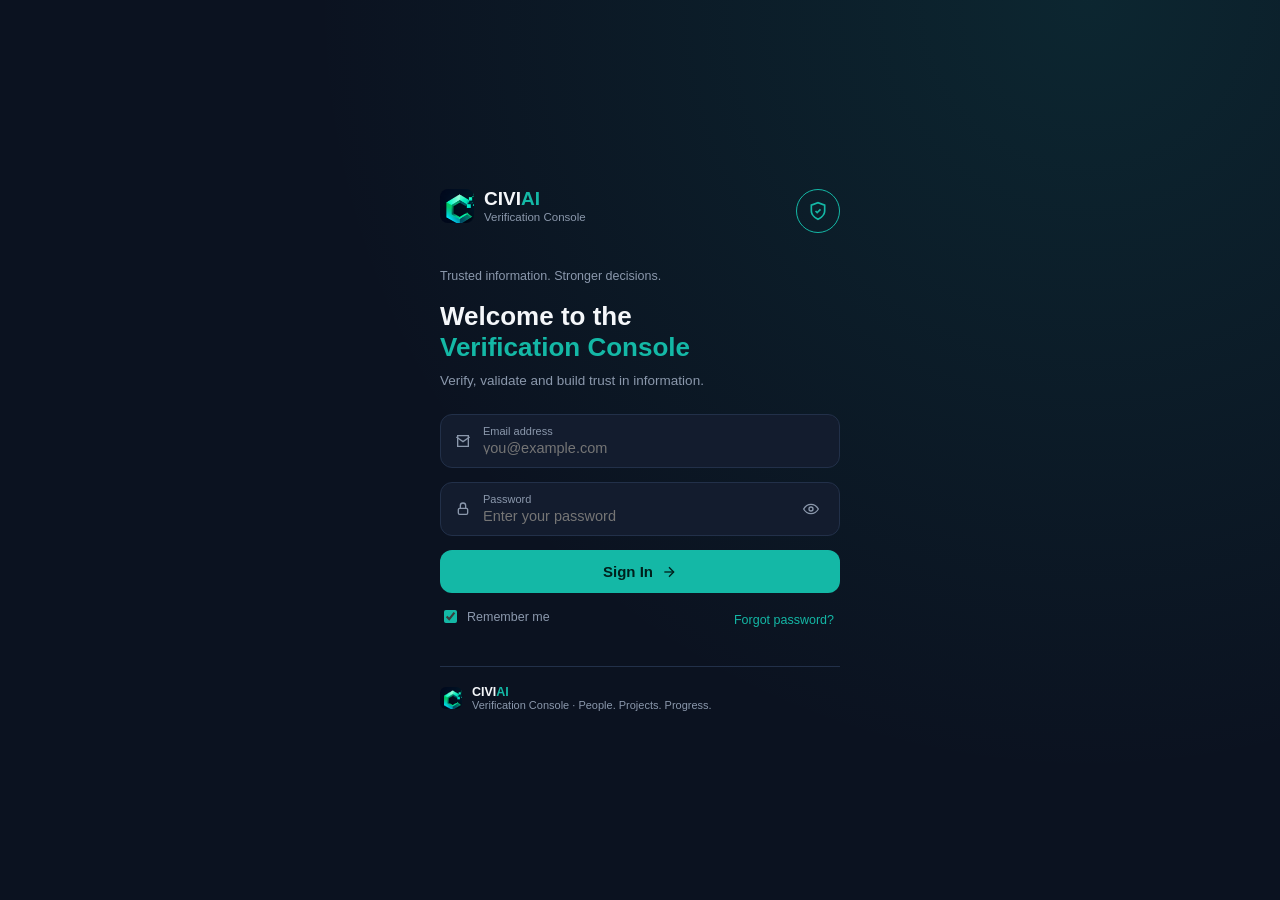
==== commit fb9ecc18: "Rename index-100.html to index.html" ====
--- a/index.html
+++ b/index.html
@@ -419,6 +419,12 @@
         <div class="vc-panel-head"><h3>1. Project</h3></div>
         <div style="padding:16px;">
           <div class="field"><label>Project ID</label><input type="number" id="sub-project-id" placeholder="e.g. 12"></div>
+          <div class="slate" id="sub-project-name" style="font-size:12.5px;margin:-6px 0 14px;"></div>
+          <div class="field">
+            <label>What are you covering? (2\u20133 sentences)</label>
+            <textarea id="sub-project-summary" rows="3" placeholder="e.g. This project covers the rehabilitation of the 12km Akungba\u2013Oba Ile road, which has been under construction since early 2025. I'm tracking whether the contractor is meeting the completion timeline and whether released funds match visible progress on site."></textarea>
+            <div class="slate" id="sub-summary-count" style="font-size:11.5px;margin-top:4px;">0 sentences</div>
+          </div>
         </div>
       </div>
 
@@ -457,15 +463,48 @@
 
     document.getElementById("sub-add-item").addEventListener("click", addSubmitItem);
 
+    function countSentences(text){
+      const trimmed = text.trim();
+      if(!trimmed) return 0;
+      return (trimmed.match(/[.!?]+(\s|$)/g) || []).length || 1;
+    }
+    document.getElementById("sub-project-summary").addEventListener("input", (e) => {
+      const n = countSentences(e.target.value);
+      const counter = document.getElementById("sub-summary-count");
+      counter.textContent = `${n} sentence${n === 1 ? "" : "s"}`;
+      counter.style.color = (n >= 1 && n <= 4) ? "var(--slate)" : "var(--warning)";
+    });
+
+    let summaryPrefilled = false;
+    document.getElementById("sub-project-id").addEventListener("change", async (e) => {
+      const id = e.target.value;
+      const nameBox = document.getElementById("sub-project-name");
+      const summaryBox = document.getElementById("sub-project-summary");
+      if(!id){ nameBox.textContent = ""; return; }
+      nameBox.textContent = "Looking up project…";
+      try{
+        const project = await apiFetch(`/projects/${id}`);
+        nameBox.textContent = `Project: ${project.name}`;
+        if(project.description && !summaryBox.value.trim() && !summaryPrefilled){
+          summaryBox.value = project.description;
+          summaryBox.dispatchEvent(new Event("input"));
+          summaryPrefilled = true;
+        }
+      }catch(err){
+        nameBox.textContent = "Project not found.";
+      }
+    });
+
     document.getElementById("sub-submit-all").addEventListener("click", async () => {
       const projectId = document.getElementById("sub-project-id").value;
       const cards = document.querySelectorAll("#sub-items-list .sub-item-card");
       const contracted = document.getElementById("sub-fin-contracted").value;
       const released = document.getElementById("sub-fin-released").value;
       const reported = document.getElementById("sub-fin-reported").value;
+      const summary = document.getElementById("sub-project-summary").value.trim();
       if(!projectId){ showToast("A project ID is required.", true); return; }
-      if(!cards.length && !contracted && !released && !reported){
-        showToast("Add at least one evidence item or a financial figure.", true);
+      if(!cards.length && !contracted && !released && !reported && !summary){
+        showToast("Add at least one evidence item, a financial figure, or a coverage summary.", true);
         return;
       }
       const btn = document.getElementById("sub-submit-all");
@@ -484,14 +523,18 @@
             }),
           });
         }
-        if(contracted || released || reported){
+        if(contracted || released || reported || summary){
           const patchBody = {};
           if(contracted) patchBody.contracted_amount = parseFloat(contracted);
           if(released) patchBody.amount_released = parseFloat(released);
           if(reported) patchBody.reported_expenditure = parseFloat(reported);
+          if(summary) patchBody.description = summary;
           await apiFetch(`/projects/${projectId}`, { method: "PATCH", body: JSON.stringify(patchBody) });
         }
-        showToast(`Submitted ${cards.length} item(s)${(contracted||released||reported) ? " and updated project figures" : ""}.`);
+        const patchNote = [];
+        if(contracted||released||reported) patchNote.push("figures");
+        if(summary) patchNote.push("coverage summary");
+        showToast(`Submitted ${cards.length} item(s)${patchNote.length ? " and updated project " + patchNote.join(" and ") : ""}.`);
         renderSubmitView();
       }catch(e){
         showToast(e.message, true);
--- a/assets/theme.css
+++ b/assets/theme.css
@@ -1,209 +1,386 @@
-/* CiviAI shared frontend helpers.
-   Edit API_BASE to point at your deployed backend before uploading. */
-const API_BASE = window.CIVIAI_API_BASE || "https://civiai-backend.fastapicloud.dev";
-const TOKEN_KEY = "civiai_token";
-
-function getToken(){ return localStorage.getItem(TOKEN_KEY) || sessionStorage.getItem(TOKEN_KEY); }
-function setToken(t, remember){
-  if (remember === false) { sessionStorage.setItem(TOKEN_KEY, t); localStorage.removeItem(TOKEN_KEY); }
-  else { localStorage.setItem(TOKEN_KEY, t); sessionStorage.removeItem(TOKEN_KEY); }
-}
-function clearToken(){ localStorage.removeItem(TOKEN_KEY); sessionStorage.removeItem(TOKEN_KEY); }
-function isLoggedIn(){ return !!getToken(); }
-
-/**
- * Thin wrapper around fetch. Throws an Error with a readable message on
- * any non-2xx response or network failure, so callers can just try/catch
- * and show state.error instead of re-implementing this everywhere.
- */
-async function apiFetch(path, options = {}) {
-  const headers = Object.assign({ "Content-Type": "application/json" }, options.headers || {});
-  const token = getToken();
-  if (token) headers["Authorization"] = "Bearer " + token;
-
-  let response;
-  try {
-    response = await fetch(API_BASE + path, Object.assign({}, options, { headers }));
-  } catch (e) {
-    throw new Error("Could not reach the CiviAI API. Check API_BASE and your network connection.");
+/* CiviAI shared theme — same tokens as the main app, so Project Tracker
+   and the Verification Console feel like one product, not a bolt-on. */
+:root{
+  --bg:#0b1220;
+  --surface:#131c2e;
+  --surface-2:#0f1728;
+  --border:#223049;
+  --teal:#14b8a6;
+  --teal-dim:rgba(20,184,166,0.14);
+  --white:#f5f7fa;
+  --slate:#8b98ac;
+  --danger:#f87171;
+  --danger-dim:rgba(248,113,113,0.14);
+  --warning:#f5b942;
+  --warning-dim:rgba(245,185,66,0.14);
+  --purple:#a78bfa;
+  --purple-dim:rgba(167,139,250,0.14);
+  --blue:#60a5fa;
+  --radius:14px;
+  --radius-sm:9px;
+}
+*{box-sizing:border-box;}
+html,body{margin:0;padding:0;height:100%;}
+body{
+  font-family:-apple-system,BlinkMacSystemFont,"Segoe UI",Roboto,Helvetica,Arial,sans-serif;
+  background:var(--bg);
+  color:var(--white);
+  -webkit-font-smoothing:antialiased;
+}
+a{color:inherit;}
+button{font-family:inherit;}
+h1,h2,h3,h4{margin:0;font-weight:700;}
+p{margin:0;}
+
+.slate{color:var(--slate);}
+.hidden{display:none !important;}
+
+/* ---- shared primitives ---- */
+.card{
+  background:var(--surface);
+  border:1px solid var(--border);
+  border-radius:var(--radius);
+  padding:16px;
+}
+.stat-card{
+  background:var(--surface);
+  border:1px solid var(--border);
+  border-radius:var(--radius);
+  padding:14px 16px;
+}
+.stat-card .stat-label{font-size:12.5px;color:var(--slate);margin-bottom:8px;}
+.stat-card .stat-value{font-size:22px;font-weight:700;letter-spacing:-.2px;}
+
+.pill{
+  display:inline-flex;align-items:center;gap:6px;
+  padding:4px 10px;border-radius:999px;font-size:12.5px;font-weight:600;
+}
+.pill-teal{background:var(--teal-dim);color:var(--teal);}
+.pill-warning{background:var(--warning-dim);color:var(--warning);}
+.pill-danger{background:var(--danger-dim);color:var(--danger);}
+.pill-slate{background:rgba(139,152,172,0.14);color:var(--slate);}
+
+.btn{
+  display:inline-flex;align-items:center;justify-content:center;gap:8px;
+  border-radius:var(--radius-sm);border:1px solid transparent;
+  padding:11px 18px;font-size:14.5px;font-weight:600;cursor:pointer;
+  transition:background .15s ease, border-color .15s ease;
+}
+.btn-primary{background:var(--teal);color:#00201c;}
+.btn-primary:hover{background:#0fa696;}
+.btn-outline{background:transparent;border-color:var(--border);color:var(--white);}
+.btn-outline:hover{border-color:var(--slate);}
+.btn-outline.active{background:var(--teal-dim);border-color:var(--teal);color:var(--teal);}
+.btn-sm{padding:7px 12px;font-size:13px;}
+.btn:disabled{opacity:.55;cursor:not-allowed;}
+
+input[type=text], input[type=email], input[type=password], input[type=number], textarea, select{
+  width:100%;background:var(--surface-2);border:1px solid var(--border);
+  border-radius:var(--radius-sm);color:var(--white);padding:10px 12px;
+  font-size:14.5px;font-family:inherit;outline:none;
+}
+input:focus, textarea:focus, select:focus{border-color:var(--teal);}
+input[readonly]{cursor:default;}
+label{font-size:12.5px;color:var(--slate);display:block;margin-bottom:6px;}
+.field{margin-bottom:14px;}
+code{background:var(--surface-2);border:1px solid var(--border);border-radius:5px;padding:1px 6px;font-size:12px;}
+
+.empty-state{
+  padding:40px 20px;text-align:center;color:var(--slate);font-size:14px;
+}
+.error-state{
+  padding:16px;border:1px solid var(--danger);background:var(--danger-dim);
+  border-radius:var(--radius-sm);color:var(--danger);font-size:13.5px;
+}
+.skeleton{
+  background:linear-gradient(90deg, var(--surface-2) 0%, var(--border) 50%, var(--surface-2) 100%);
+  background-size:200% 100%;animation:shimmer 1.4s infinite;border-radius:8px;
+}
+@keyframes shimmer{0%{background-position:200% 0;}100%{background-position:-200% 0;}}
+
+/* toast */
+#toast-host{position:fixed;bottom:20px;left:50%;transform:translateX(-50%);z-index:999;display:flex;flex-direction:column;gap:8px;align-items:center;}
+.toast{
+  background:var(--surface);border:1px solid var(--border);color:var(--white);
+  padding:10px 16px;border-radius:999px;font-size:13.5px;box-shadow:0 8px 24px rgba(0,0,0,.4);
+  animation:toast-in .18s ease;
+}
+.toast.toast-error{border-color:var(--danger);color:var(--danger);}
+@keyframes toast-in{from{opacity:0;transform:translateY(6px);}to{opacity:1;transform:translateY(0);}}
+
+/* auth gate modal, shared by both apps */
+#auth-gate{
+  position:fixed;inset:0;background:rgba(4,8,16,0.72);z-index:900;
+  display:flex;align-items:center;justify-content:center;padding:20px;
+}
+#auth-gate .auth-box{width:100%;max-width:340px;}
+#auth-gate .auth-title{font-size:19px;margin-bottom:4px;}
+#auth-gate .auth-sub{font-size:13.5px;color:var(--slate);margin-bottom:18px;}
+
+::-webkit-scrollbar{width:8px;height:8px;}
+::-webkit-scrollbar-thumb{background:var(--border);border-radius:8px;}
+
+/* ---- Verification Console dashboard layout ---- */
+#vc-shell{display:flex;min-height:100vh;}
+#vc-sidebar{
+  width:220px;flex-shrink:0;background:var(--surface);border-right:1px solid var(--border);
+  padding:18px 12px;display:flex;flex-direction:column;position:sticky;top:0;height:100vh;overflow-y:auto;
+}
+.vc-brand{font-weight:800;font-size:18px;padding:6px 10px 20px;}
+.vc-brand span{color:var(--teal);}
+.vc-nav-item{
+  display:flex;align-items:center;gap:10px;padding:9px 12px;border-radius:10px;
+  color:var(--slate);font-size:13.5px;font-weight:600;cursor:pointer;margin-bottom:2px;background:none;border:none;width:100%;text-align:left;
+}
+.vc-nav-item svg{width:16px;height:16px;flex-shrink:0;}
+.vc-nav-item:hover{background:rgba(255,255,255,0.04);color:var(--white);}
+.vc-nav-item.active{background:var(--teal-dim);color:var(--teal);}
+.vc-sidebar-foot{margin-top:auto;padding:12px 10px 4px;display:flex;align-items:center;gap:10px;border-top:1px solid var(--border);}
+.vc-avatar{width:32px;height:32px;border-radius:50%;background:var(--surface-2);display:flex;align-items:center;justify-content:center;font-size:13px;font-weight:700;color:var(--teal);flex-shrink:0;}
+.vc-foot-name{font-size:12.5px;font-weight:600;}
+.vc-foot-role{font-size:11px;color:var(--slate);}
+
+#vc-main{flex:1;padding:22px 26px;max-width:1600px;}
+.vc-page-header{display:flex;justify-content:space-between;align-items:flex-start;margin-bottom:18px;flex-wrap:wrap;gap:10px;}
+.vc-page-title{font-size:21px;}
+.vc-page-sub{color:var(--slate);font-size:13px;margin-top:2px;}
+
+.vc-grid-2{display:grid;grid-template-columns:1.4fr 1fr;gap:16px;margin-bottom:16px;}
+@media (max-width:1150px){.vc-grid-2{grid-template-columns:1fr;}}
+.vc-grid-3{display:grid;grid-template-columns:1fr 1fr 1fr;gap:16px;margin-bottom:16px;}
+@media (max-width:1150px){.vc-grid-3{grid-template-columns:1fr;}}
+
+.vc-stat-grid{display:grid;grid-template-columns:repeat(4,1fr);gap:12px;margin-bottom:20px;}
+@media (max-width:900px){.vc-stat-grid{grid-template-columns:1fr 1fr;}}
+.vc-stat-card{background:var(--surface);border:1px solid var(--border);border-radius:var(--radius);padding:14px 16px;}
+.vc-stat-top{display:flex;justify-content:space-between;align-items:flex-start;}
+.vc-stat-label{font-size:12.5px;color:var(--slate);}
+.vc-stat-icon{width:30px;height:30px;border-radius:8px;display:flex;align-items:center;justify-content:center;flex-shrink:0;}
+.vc-stat-icon svg{width:15px;height:15px;}
+.vc-stat-value{font-size:26px;font-weight:700;margin-top:8px;letter-spacing:-.3px;}
+.vc-stat-delta{font-size:11.5px;margin-top:4px;}
+.vc-delta-up{color:var(--teal);}
+.vc-delta-down{color:var(--danger);}
+.vc-delta-flat{color:var(--slate);}
+
+.vc-section-label{display:flex;justify-content:space-between;align-items:center;margin:4px 0 10px;}
+.vc-section-label h3{font-size:15px;}
+.vc-section-label a{font-size:12.5px;color:var(--teal);cursor:pointer;}
+
+.vc-priority-row{display:grid;grid-template-columns:1fr 1fr 1fr;gap:12px;margin-bottom:22px;}
+@media (max-width:1150px){.vc-priority-row{grid-template-columns:1fr;}}
+.vc-priority-card{background:var(--surface);border:1px solid var(--border);border-radius:var(--radius);padding:12px;}
+.vc-tag{display:inline-block;font-size:10.5px;font-weight:700;padding:3px 8px;border-radius:6px;margin-bottom:8px;text-transform:uppercase;letter-spacing:.3px;}
+.vc-tag-new{background:var(--teal-dim);color:var(--teal);}
+.vc-tag-attention{background:var(--warning-dim);color:var(--warning);}
+.vc-tag-discrepancy{background:var(--danger-dim);color:var(--danger);}
+.vc-priority-title{font-weight:700;font-size:14.5px;margin-bottom:2px;}
+.vc-priority-meta{font-size:12px;color:var(--slate);margin-bottom:2px;}
+.vc-priority-img{width:100%;height:64px;border-radius:8px;background:var(--surface-2);margin-top:10px;display:flex;align-items:center;justify-content:center;color:var(--border);font-size:10.5px;}
+.vc-priority-foot{display:flex;justify-content:space-between;align-items:center;margin-top:10px;}
+
+.vc-panel{background:var(--surface);border:1px solid var(--border);border-radius:var(--radius);overflow:hidden;}
+.vc-panel-head{display:flex;justify-content:space-between;align-items:center;padding:14px 16px;border-bottom:1px solid var(--border);gap:10px;flex-wrap:wrap;}
+.vc-panel-head h3{font-size:14.5px;}
+.vc-panel-body{max-height:400px;overflow-y:auto;}
+.vc-searchbar{flex:1;min-width:160px;}
+.vc-searchbar input{margin:0;}
+
+table.vc-table{width:100%;border-collapse:collapse;font-size:12.5px;}
+table.vc-table th{text-align:left;color:var(--slate);font-weight:600;padding:9px 14px;border-bottom:1px solid var(--border);position:sticky;top:0;background:var(--surface);}
+table.vc-table th.num, table.vc-table td.num{text-align:right;}
+table.vc-table td{padding:10px 14px;border-bottom:1px solid var(--border);vertical-align:middle;}
+table.vc-table tr:last-child td{border-bottom:none;}
+.vc-row-link{color:var(--teal);cursor:pointer;font-weight:600;background:none;border:none;font-size:12.5px;padding:0;}
+.vc-cell-title{display:flex;flex-direction:column;}
+.vc-cell-title .t{font-weight:600;}
+.vc-cell-title .m{font-size:11.5px;color:var(--slate);}
+
+.vc-status{display:inline-flex;padding:3px 9px;border-radius:6px;font-size:11px;font-weight:700;white-space:nowrap;}
+.vc-status-pending{background:var(--warning-dim);color:var(--warning);}
+.vc-status-progress{background:rgba(96,165,250,0.14);color:var(--blue);}
+.vc-status-verified{background:var(--teal-dim);color:var(--teal);}
+.vc-status-danger{background:var(--danger-dim);color:var(--danger);}
+
+.vc-workspace{display:grid;grid-template-columns:1fr 1fr 1fr;gap:0;}
+@media (max-width:1150px){.vc-workspace{grid-template-columns:1fr;}}
+.vc-ws-col{padding:16px;border-right:1px solid var(--border);}
+.vc-workspace .vc-ws-col:last-child{border-right:none;}
+@media (max-width:1150px){.vc-ws-col{border-right:none;border-bottom:1px solid var(--border);}}
+.vc-ws-nav{display:flex;align-items:center;gap:8px;}
+.vc-ws-nav button{background:var(--surface-2);border:1px solid var(--border);color:var(--white);width:26px;height:26px;border-radius:7px;cursor:pointer;}
+.vc-ws-nav button:disabled{opacity:.4;cursor:not-allowed;}
+.vc-ai-badge{display:inline-block;margin-top:8px;font-size:11px;padding:3px 9px;border-radius:6px;background:var(--teal-dim);color:var(--teal);font-weight:700;}
+.vc-ws-label{font-size:11.5px;color:var(--slate);margin:10px 0 2px;}
+.vc-ws-value{font-size:13.5px;}
+
+.vc-evidence-item{padding:10px 0;border-bottom:1px solid var(--border);}
+.vc-evidence-item:last-child{border-bottom:none;}
+.vc-ev-tag{font-size:10px;font-weight:700;padding:2px 7px;border-radius:5px;background:rgba(139,152,172,0.14);color:var(--slate);}
+
+.vc-decision-option{
+  display:flex;align-items:flex-start;gap:10px;padding:10px;border:1px solid var(--border);
+  border-radius:10px;margin-bottom:8px;cursor:pointer;
+}
+.vc-decision-option.selected{border-color:var(--teal);background:var(--teal-dim);}
+.vc-decision-option input{margin-top:2px;}
+.vc-decision-option .t{font-weight:600;font-size:13.5px;}
+.vc-decision-option .m{font-size:11.5px;color:var(--slate);}
+
+.vc-history-item{position:relative;padding-left:20px;padding-bottom:16px;}
+.vc-history-item::before{content:"";position:absolute;left:3px;top:4px;width:8px;height:8px;border-radius:50%;background:var(--teal);}
+.vc-history-item::after{content:"";position:absolute;left:6px;top:14px;bottom:0;width:1px;background:var(--border);}
+.vc-history-item:last-child::after{display:none;}
+.vc-history-item .t{font-size:12.5px;font-weight:600;}
+.vc-history-item .d{font-size:11px;color:var(--slate);}
+
+.vc-flow-strip{display:flex;justify-content:space-between;gap:6px;padding:16px;}
+.vc-flow-step{flex:1;text-align:center;}
+.vc-flow-circle{width:34px;height:34px;border-radius:50%;background:var(--surface-2);border:1px solid var(--border);display:flex;align-items:center;justify-content:center;margin:0 auto 8px;font-weight:700;font-size:13px;color:var(--slate);}
+.vc-flow-step .t{font-size:12px;font-weight:700;}
+.vc-flow-step .m{font-size:10.5px;color:var(--slate);margin-top:2px;}
+
+.vc-confidence-row{display:flex;align-items:flex-start;gap:10px;padding:8px 16px;}
+.vc-confidence-dot{width:9px;height:9px;border-radius:50%;margin-top:5px;flex-shrink:0;}
+.vc-confidence-row .t{font-size:13px;font-weight:600;}
+.vc-confidence-row .m{font-size:11.5px;color:var(--slate);}
+
+.vc-discrepancy-panel{border-color:var(--danger);}
+.vc-discrepancy-panel .vc-panel-head{background:var(--danger-dim);}
+
+/* ---- access screens ---- */
+#vc-access-denied{max-width:420px;margin:80px auto;text-align:center;padding:0 20px;}
+#vc-access-denied .icon{width:56px;height:56px;border-radius:50%;background:var(--danger-dim);color:var(--danger);display:flex;align-items:center;justify-content:center;margin:0 auto 16px;}
+#vc-access-denied .icon svg{width:26px;height:26px;}
+#vc-access-denied h2{font-size:19px;margin-bottom:8px;}
+#vc-access-denied p{color:var(--slate);font-size:13.5px;line-height:1.5;margin-bottom:20px;}
+
+/* ---- mobile ---- */
+.vc-topbar{display:none;}
+.vc-drawer-backdrop{display:none;}
+
+@media (max-width:860px){
+  .vc-topbar{
+    display:flex;align-items:center;gap:12px;padding:14px 16px;background:var(--surface);
+    border-bottom:1px solid var(--border);position:sticky;top:0;z-index:30;
   }
-
-  const isAuthEndpoint = path.startsWith("/auth/login") || path.startsWith("/auth/register") || path.startsWith("/auth/google");
-  if (response.status === 401 && !isAuthEndpoint) {
-    // A request other than login/register got rejected — an existing
-    // session actually died. Login/register are excluded here because a
-    // 401 from THEM means wrong credentials, not an expired session —
-    // even if a stale token happened to be sitting in storage and got
-    // attached to the request anyway.
-    clearToken();
-    throw new Error("Session expired. Please sign in again.");
+  .vc-topbar .vc-brand{padding:0;flex:1;}
+  .vc-hamburger{
+    background:none;border:1px solid var(--border);border-radius:9px;width:36px;height:36px;
+    display:flex;align-items:center;justify-content:center;color:var(--white);cursor:pointer;flex-shrink:0;
   }
-
-  if (!response.ok) {
-    let detail = response.statusText;
-    try {
-      const body = await response.json();
-      detail = body.detail || detail;
-    } catch (e) { /* response wasn't JSON, keep statusText */ }
-    throw new Error(typeof detail === "string" ? detail : JSON.stringify(detail));
+  #vc-sidebar{
+    position:fixed;top:0;left:0;height:100vh;z-index:50;
+    transform:translateX(-100%);transition:transform .2s ease;
+    box-shadow:0 0 40px rgba(0,0,0,.5);
   }
-
-  if (response.status === 204) return null;
-  return response.json();
-}
-
-async function loginRequest(email, password, remember) {
-  const data = await apiFetch("/auth/login", {
-    method: "POST",
-    body: JSON.stringify({ email, password }),
-  });
-  setToken(data.token, remember);
-  return data;
-}
-
-/* ---- formatting helpers ---- */
-function formatNaira(amount) {
-  if (amount === null || amount === undefined) return "Not available";
-  const abs = Math.abs(amount);
-  if (abs >= 1e9) return "\u20a6" + (amount / 1e9).toFixed(2) + "B";
-  if (abs >= 1e6) return "\u20a6" + (amount / 1e6).toFixed(2) + "M";
-  return "\u20a6" + amount.toLocaleString();
-}
-
-function formatDate(value) {
-  if (!value) return "Not available";
-  const d = new Date(value);
-  if (isNaN(d.getTime())) return String(value);
-  return d.toLocaleDateString(undefined, { day: "2-digit", month: "short", year: "numeric" });
-}
-
-function escapeHtml(str) {
-  if (str === null || str === undefined) return "";
-  return String(str)
-    .replaceAll("&", "&amp;").replaceAll("<", "&lt;")
-    .replaceAll(">", "&gt;").replaceAll('"', "&quot;");
-}
-
-/* ---- toast ---- */
-function ensureToastHost() {
-  let host = document.getElementById("toast-host");
-  if (!host) {
-    host = document.createElement("div");
-    host.id = "toast-host";
-    document.body.appendChild(host);
+  #vc-sidebar.open{transform:translateX(0);}
+  .vc-drawer-backdrop.open{
+    display:block;position:fixed;inset:0;background:rgba(4,8,16,0.6);z-index:40;
   }
-  return host;
-}
-function showToast(message, isError) {
-  const host = ensureToastHost();
-  const el = document.createElement("div");
-  el.className = "toast" + (isError ? " toast-error" : "");
-  el.textContent = message;
-  host.appendChild(el);
-  setTimeout(() => el.remove(), 4000);
-}
-
-/* ---- auth gate: shown when there's no token yet ---- */
-function renderAuthGate(onSuccess) {
-  if (isLoggedIn()) return;
-  if (document.getElementById("auth-gate")) return;
-
-  const gate = document.createElement("div");
-  gate.id = "auth-gate";
-  gate.innerHTML = `
-    <div class="auth-box">
-      <div class="vlogin-top">
-        <div class="vlogin-brand">
-          <img src="assets/logo.png" alt="CiviAI logo">
-          <div>
-            <div class="name">CIVI<span>AI</span></div>
-            <div class="sub">Verification Console</div>
-          </div>
-        </div>
-        <div class="vlogin-shield">
-          <svg viewBox="0 0 24 24" fill="none" stroke="currentColor" stroke-width="2"><path d="M12 22s8-4 8-10V5l-8-3-8 3v7c0 6 8 10 8 10z"/><path d="M9 12l2 2 4-4"/></svg>
-        </div>
-      </div>
-
-      <div class="vlogin-tagline">Trusted information. Stronger decisions.</div>
-      <div class="vlogin-heading">Welcome to the<span>Verification Console</span></div>
-      <div class="vlogin-sub">Verify, validate and build trust in information.</div>
-
-      <div class="vlogin-field">
-        <span class="field-icon"><svg viewBox="0 0 24 24" fill="none" stroke="currentColor" stroke-width="2"><path d="M4 4h16v16H4z"/><path d="M22 6l-10 7L2 6"/></svg></span>
-        <label>Email address</label>
-        <input type="email" id="ag-email" placeholder="you@example.com">
-      </div>
-      <div class="vlogin-field">
-        <span class="field-icon"><svg viewBox="0 0 24 24" fill="none" stroke="currentColor" stroke-width="2"><rect x="5" y="11" width="14" height="9" rx="2"/><path d="M8 11V7a4 4 0 0 1 8 0v4"/></svg></span>
-        <label>Password</label>
-        <input type="password" id="ag-password" placeholder="Enter your password">
-        <button type="button" class="toggle-eye" id="ag-toggle-eye">
-          <svg viewBox="0 0 24 24" fill="none" stroke="currentColor" stroke-width="2"><path d="M1 12s4-7 11-7 11 7 11 7-4 7-11 7-11-7-11-7z"/><circle cx="12" cy="12" r="3"/></svg>
-        </button>
-      </div>
-
-      <div id="ag-error" class="error-state hidden" style="margin-bottom:14px;"></div>
-
-      <button class="vlogin-btn" id="ag-submit">
-        Sign In <svg viewBox="0 0 24 24" fill="none" stroke="currentColor" stroke-width="2" style="width:16px;height:16px;"><line x1="5" y1="12" x2="19" y2="12"/><polyline points="12,5 19,12 12,19"/></svg>
-      </button>
-
-      <div class="vlogin-row">
-        <label class="vlogin-remember"><input type="checkbox" id="ag-remember" checked> Remember me</label>
-        <button class="vlogin-forgot" id="ag-forgot">Forgot password?</button>
-      </div>
-
-      <div class="vlogin-footer">
-        <img src="assets/logo.png" alt="">
-        <div>
-          <div class="name">CIVI<span>AI</span></div>
-          <div class="tag">Verification Console &middot; People. Projects. Progress.</div>
-        </div>
-      </div>
-    </div>
-  `;
-  document.body.appendChild(gate);
-
-  const errorBox = gate.querySelector("#ag-error");
-  const pwField = gate.querySelector("#ag-password");
-  gate.querySelector("#ag-toggle-eye").addEventListener("click", () => {
-    pwField.type = pwField.type === "password" ? "text" : "password";
-  });
-
-  gate.querySelector("#ag-forgot").addEventListener("click", async () => {
-    const email = gate.querySelector("#ag-email").value.trim();
-    errorBox.classList.add("hidden");
-    if (!email) {
-      errorBox.textContent = "Enter your email address first, then tap \u201cForgot password?\u201d again.";
-      errorBox.classList.remove("hidden");
-      return;
-    }
-    try {
-      const res = await apiFetch("/auth/forgot-password", { method: "POST", body: JSON.stringify({ email }) });
-      showToast(res.message || "If that email exists, a reset link has been sent.");
-    } catch (e) {
-      showToast(e.message, true);
-    }
-  });
-
-  gate.querySelector("#ag-submit").addEventListener("click", async () => {
-    const email = gate.querySelector("#ag-email").value.trim();
-    const password = pwField.value;
-    const remember = gate.querySelector("#ag-remember").checked;
-    errorBox.classList.add("hidden");
-    if (!email || !password) {
-      errorBox.textContent = "Enter both an email and password.";
-      errorBox.classList.remove("hidden");
-      return;
-    }
-    try {
-      await loginRequest(email, password, remember);
-      gate.remove();
-      if (onSuccess) onSuccess();
-    } catch (e) {
-      errorBox.textContent = e.message;
-      errorBox.classList.remove("hidden");
-    }
-  });
-}
+  #vc-shell{flex-direction:column;}
+  #vc-main{padding:14px;}
+  .vc-page-title{font-size:18px;}
+  .vc-stat-grid{grid-template-columns:1fr 1fr;gap:8px;}
+  .vc-priority-row{grid-template-columns:1fr;}
+  .vc-panel-body{overflow-x:auto;}
+  table.vc-table{min-width:520px;}
+  .vc-workspace{grid-template-columns:1fr;}
+  #vc-main{padding-bottom:76px;}
+  .vc-bottom-nav{display:flex;}
+}
+@media (max-width:420px){
+  .vc-stat-grid{grid-template-columns:1fr;}
+}
+
+/* ---- nav divider (desktop sidebar) ---- */
+.vc-nav-divider{height:1px;background:var(--border);margin:10px 6px;}
+
+/* ---- mobile bottom nav bar ---- */
+.vc-bottom-nav{
+  display:none;position:fixed;bottom:0;left:0;right:0;z-index:35;
+  background:var(--surface);border-top:1px solid var(--border);
+  padding:6px 4px calc(6px + env(safe-area-inset-bottom, 0px));
+  justify-content:space-around;
+}
+.vc-bn-item{
+  background:none;border:none;color:var(--slate);display:flex;flex-direction:column;
+  align-items:center;gap:3px;font-size:10px;font-weight:600;padding:6px 4px;flex:1;cursor:pointer;
+}
+.vc-bn-item svg{width:19px;height:19px;}
+.vc-bn-item.active{color:var(--teal);}
+
+/* ---- Polished login + access-restricted screens ---- */
+#auth-gate{
+  background:radial-gradient(circle at 85% 0%, rgba(20,184,166,0.12), transparent 55%), var(--bg);
+}
+#auth-gate .auth-box{
+  max-width:400px;background:none;border:none;padding:0;
+}
+.vlogin-top{display:flex;justify-content:space-between;align-items:flex-start;margin-bottom:36px;}
+.vlogin-brand{display:flex;align-items:center;gap:10px;}
+.vlogin-brand img{width:34px;height:34px;border-radius:8px;}
+.vlogin-brand .name{font-weight:800;font-size:19px;line-height:1.1;}
+.vlogin-brand .name span{color:var(--teal);}
+.vlogin-brand .sub{font-size:11.5px;color:var(--slate);margin-top:1px;}
+.vlogin-shield{width:44px;height:44px;border-radius:50%;border:1px solid var(--teal);display:flex;align-items:center;justify-content:center;color:var(--teal);flex-shrink:0;}
+.vlogin-shield svg{width:20px;height:20px;}
+.vlogin-tagline{font-size:12.5px;color:var(--slate);margin-bottom:18px;}
+.vlogin-heading{font-size:26px;font-weight:800;line-height:1.2;margin-bottom:10px;}
+.vlogin-heading span{color:var(--teal);display:block;}
+.vlogin-sub{font-size:13.5px;color:var(--slate);margin-bottom:26px;}
+.vlogin-field{
+  position:relative;margin-bottom:14px;border:1px solid var(--border);border-radius:12px;
+  background:var(--surface);padding:10px 14px 10px 42px;
+}
+.vlogin-field label{font-size:11px;color:var(--slate);margin-bottom:2px;display:block;}
+.vlogin-field input{background:none;border:none;padding:0;font-size:14.5px;width:100%;}
+.vlogin-field .field-icon{position:absolute;left:14px;top:0;bottom:0;display:flex;align-items:center;color:var(--slate);}
+.vlogin-field .field-icon svg{width:16px;height:16px;}
+.vlogin-field .toggle-eye{position:absolute;right:14px;top:0;bottom:0;display:flex;align-items:center;color:var(--slate);cursor:pointer;background:none;border:none;}
+.vlogin-field .toggle-eye svg{width:16px;height:16px;}
+.vlogin-btn{
+  width:100%;background:var(--teal);color:#00201c;border:none;border-radius:12px;padding:13px;
+  font-size:15px;font-weight:700;cursor:pointer;display:flex;align-items:center;justify-content:center;gap:8px;
+  margin-bottom:14px;
+}
+.vlogin-btn:hover{background:#0fa696;}
+.vlogin-btn:disabled{opacity:.6;cursor:not-allowed;}
+.vlogin-row{display:flex;justify-content:space-between;align-items:center;font-size:12.5px;margin-bottom:20px;}
+.vlogin-remember{display:flex;align-items:center;gap:7px;color:var(--slate);}
+.vlogin-remember input{width:auto;accent-color:var(--teal);}
+.vlogin-forgot{color:var(--teal);cursor:pointer;background:none;border:none;font-size:12.5px;}
+.vlogin-divider{display:flex;align-items:center;gap:10px;color:var(--slate);font-size:12px;margin-bottom:16px;}
+.vlogin-divider::before, .vlogin-divider::after{content:"";flex:1;height:1px;background:var(--border);}
+.vlogin-footer{display:flex;align-items:center;gap:10px;margin-top:34px;padding-top:18px;border-top:1px solid var(--border);}
+.vlogin-footer img{width:22px;height:22px;border-radius:6px;}
+.vlogin-footer .name{font-weight:800;font-size:12.5px;}
+.vlogin-footer .name span{color:var(--teal);}
+.vlogin-footer .tag{font-size:11px;color:var(--slate);}
+
+#vc-access-denied{max-width:400px;margin:60px auto 0;text-align:center;padding:0 20px;}
+.vad-icon-wrap{position:relative;width:84px;height:84px;margin:0 auto 20px;}
+.vad-icon-wrap .circle{width:84px;height:84px;border-radius:50%;background:var(--surface);border:1px solid var(--border);display:flex;align-items:center;justify-content:center;color:var(--teal);}
+.vad-icon-wrap .circle svg{width:36px;height:36px;}
+.vad-icon-wrap .badge{
+  position:absolute;bottom:-2px;right:-2px;width:30px;height:30px;border-radius:50%;background:var(--danger);
+  display:flex;align-items:center;justify-content:center;color:#2a0a0a;border:3px solid var(--bg);
+}
+.vad-icon-wrap .badge svg{width:15px;height:15px;}
+#vc-access-denied h2{font-size:22px;margin-bottom:20px;}
+.vad-card{background:var(--surface);border:1px solid var(--border);border-radius:var(--radius);padding:18px;text-align:left;margin-bottom:20px;}
+.vad-email-row{display:flex;align-items:center;gap:10px;margin-bottom:12px;}
+.vad-email-row .icon{width:34px;height:34px;border-radius:9px;background:var(--surface-2);display:flex;align-items:center;justify-content:center;color:var(--teal);flex-shrink:0;}
+.vad-email-row .icon svg{width:16px;height:16px;}
+.vad-email-row .email{font-size:14px;font-weight:600;}
+.vad-line{font-size:13px;margin-bottom:2px;}
+.vad-role{font-size:12px;color:var(--slate);}
+.vad-info-row{display:flex;gap:10px;padding-top:14px;border-top:1px solid var(--border);}
+.vad-info-row svg{width:16px;height:16px;color:var(--slate);flex-shrink:0;margin-top:1px;}
+.vad-info-row p{font-size:12.5px;color:var(--slate);line-height:1.5;margin:0 0 6px;}
+.vlogin-signout{
+  display:inline-flex;align-items:center;gap:8px;border:1px solid var(--teal);color:var(--teal);
+  background:none;border-radius:12px;padding:11px 22px;font-size:14px;font-weight:700;cursor:pointer;
+}
+.vlogin-signout:hover{background:var(--teal-dim);}
+.vlogin-signout svg{width:16px;height:16px;}
